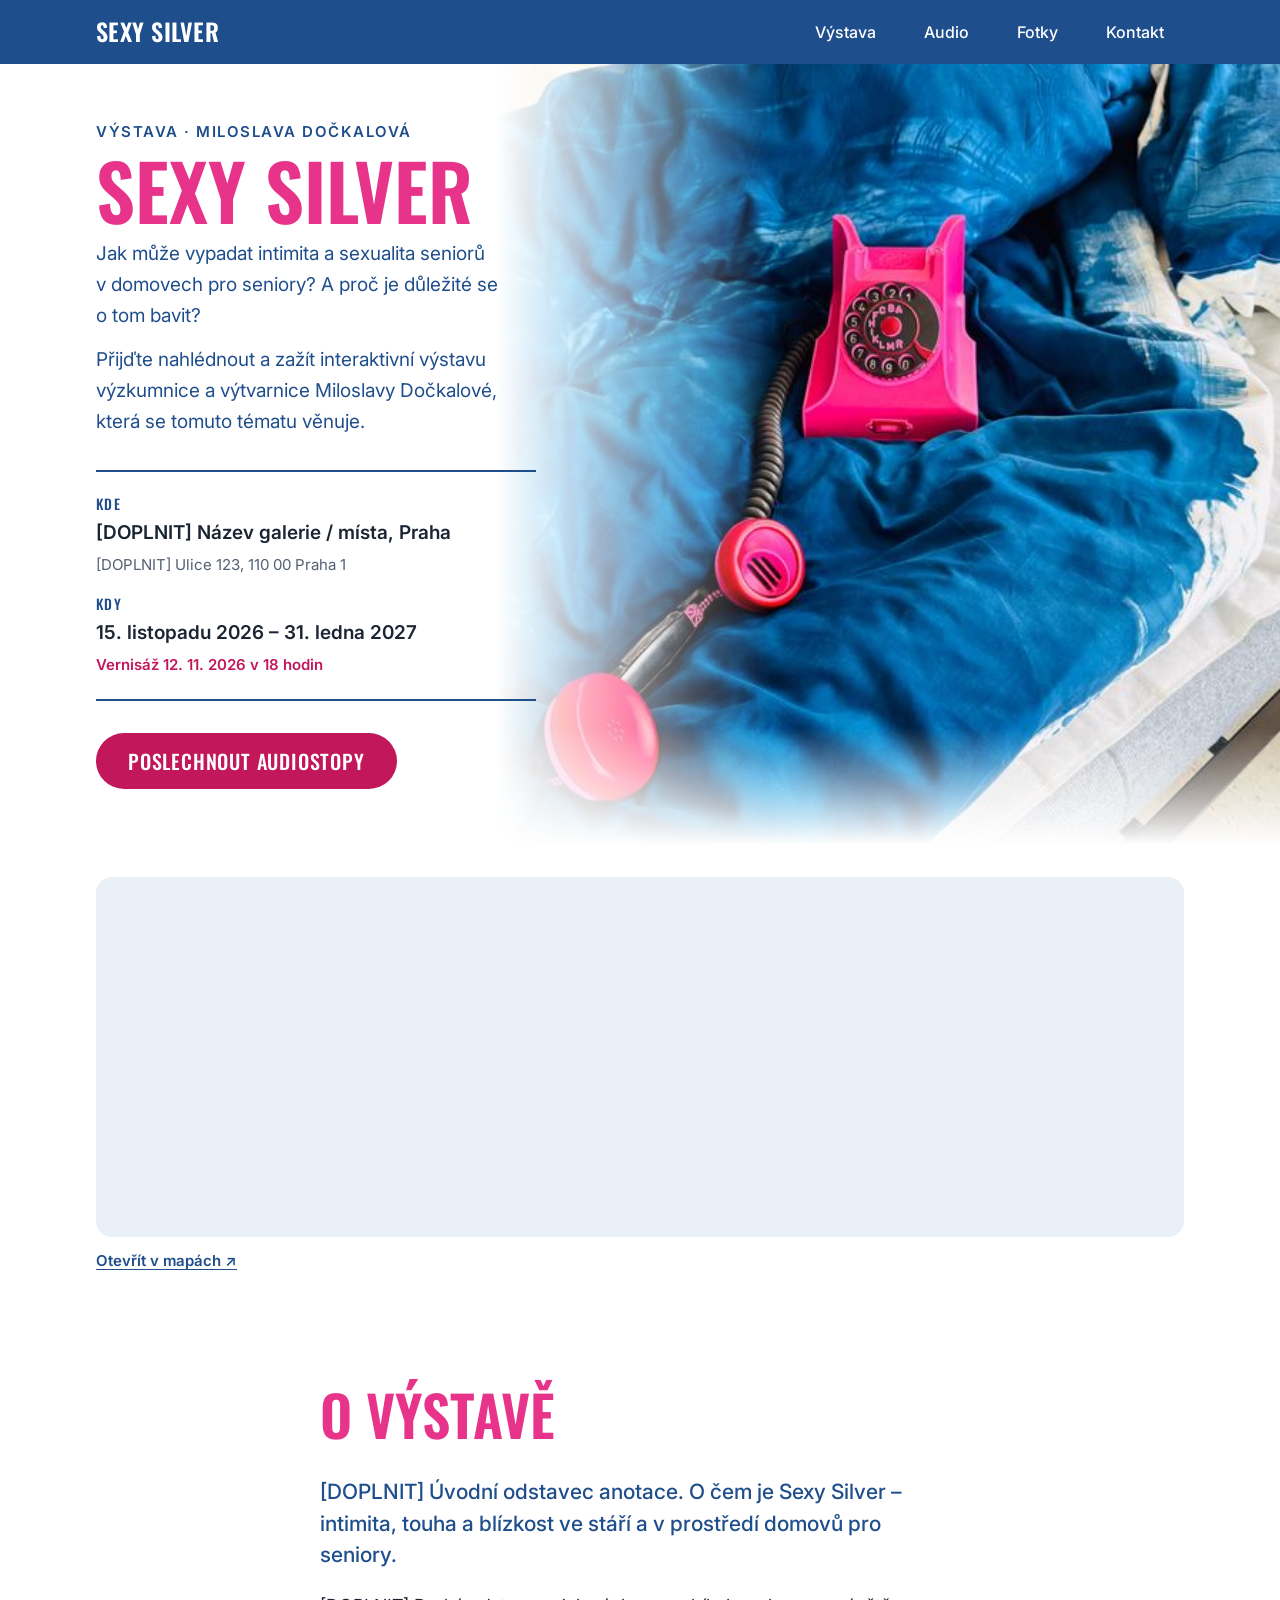
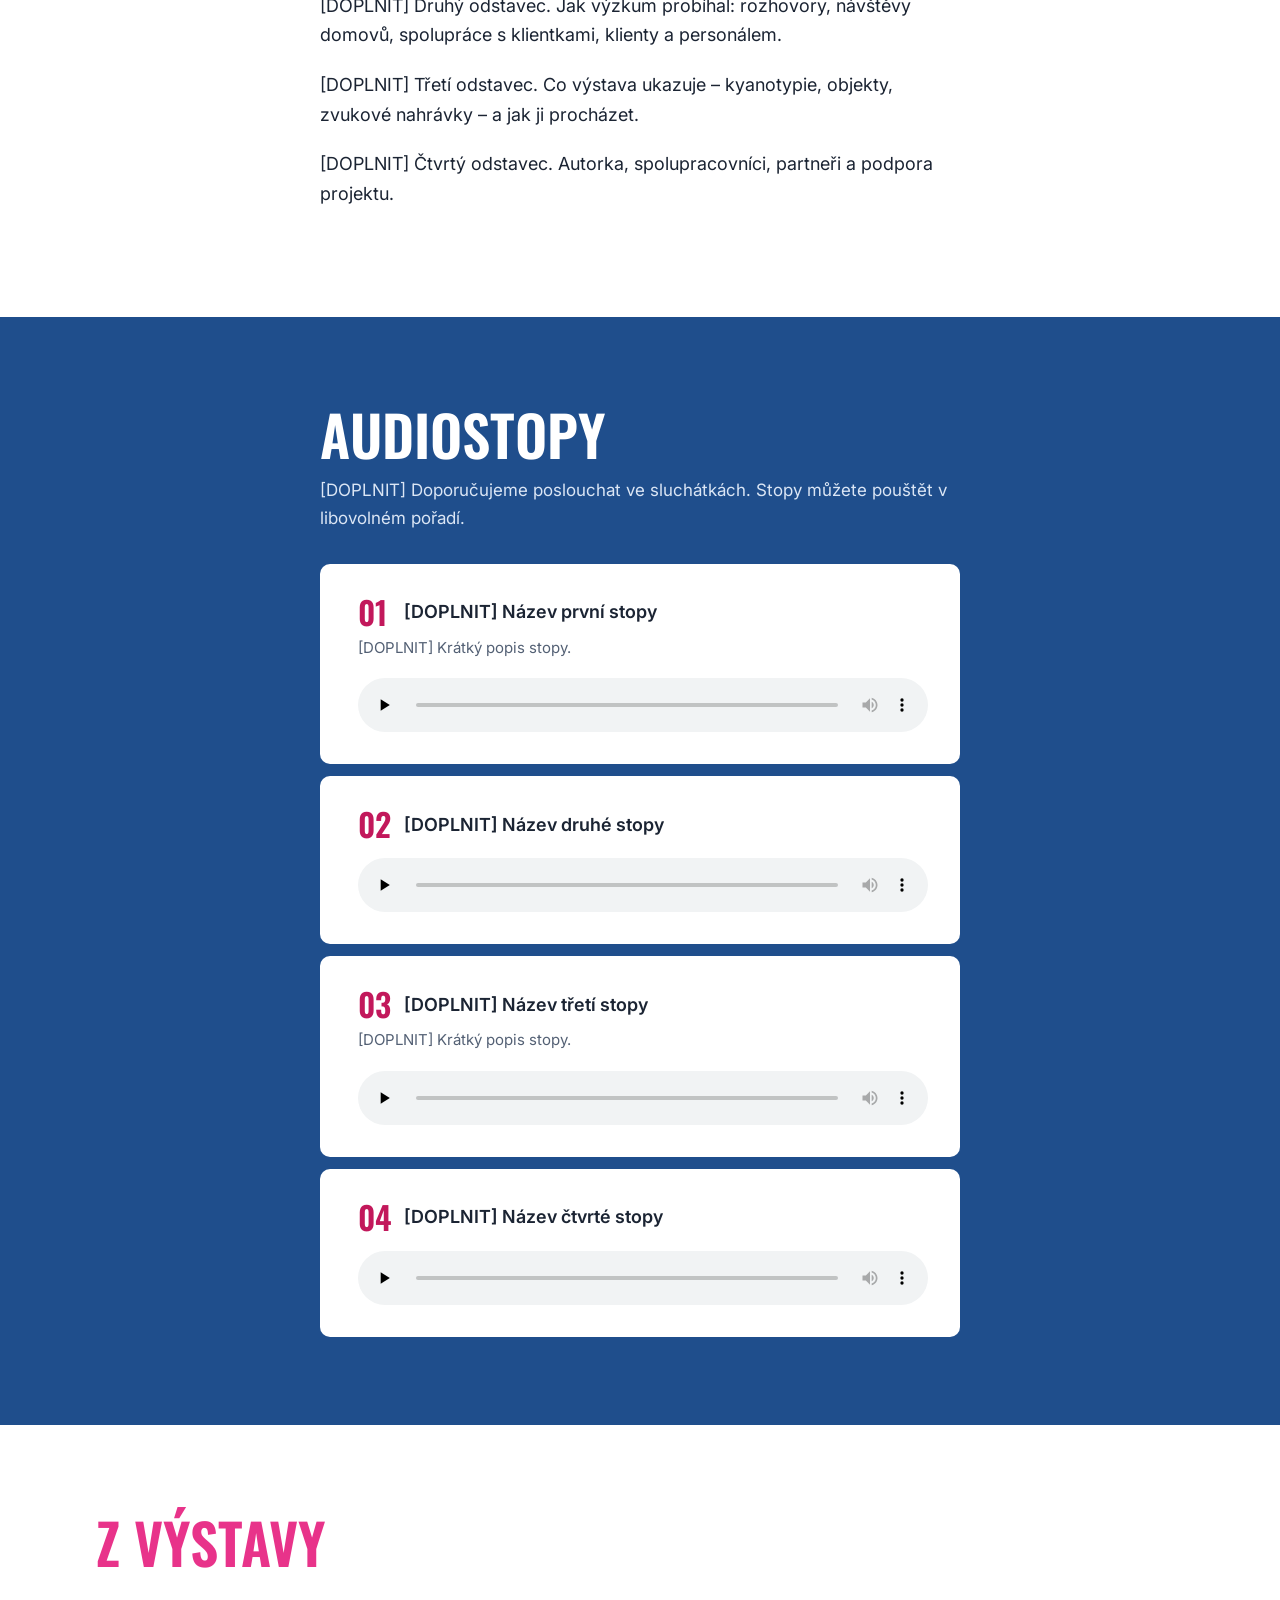
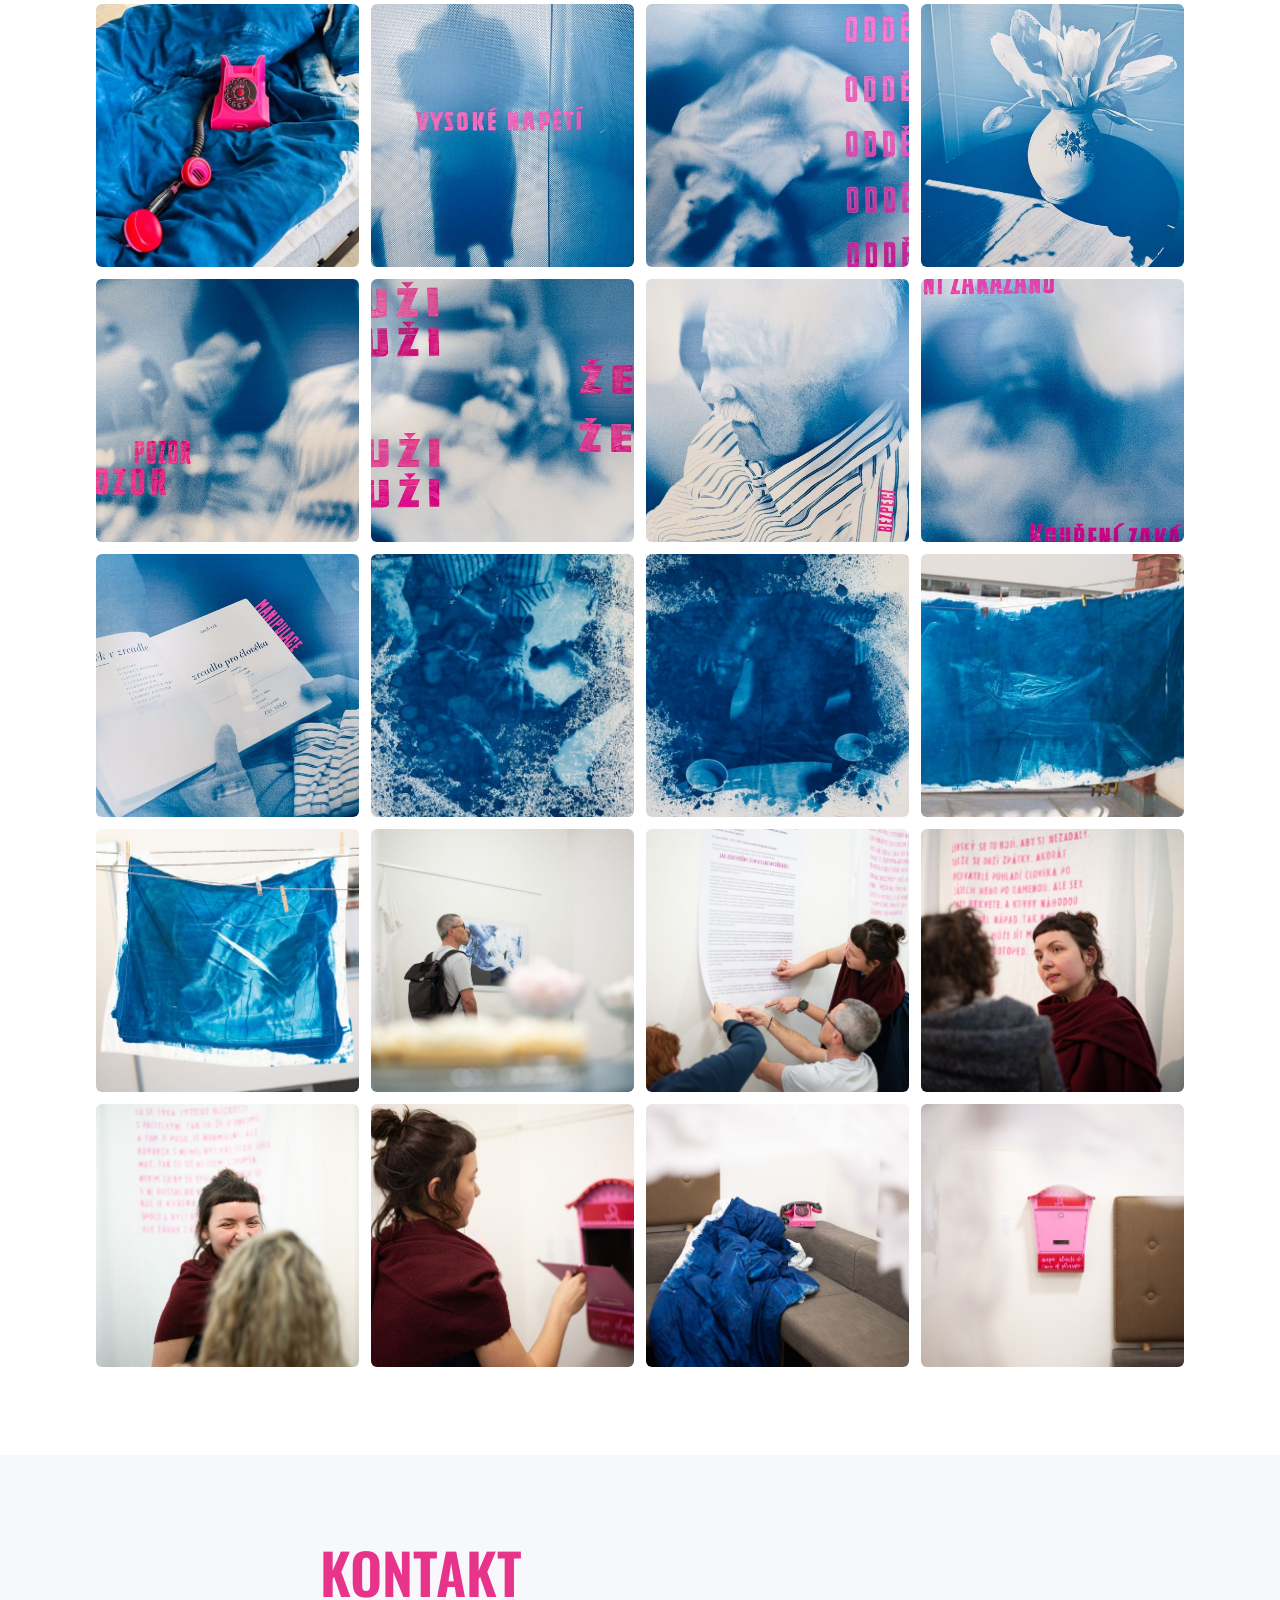
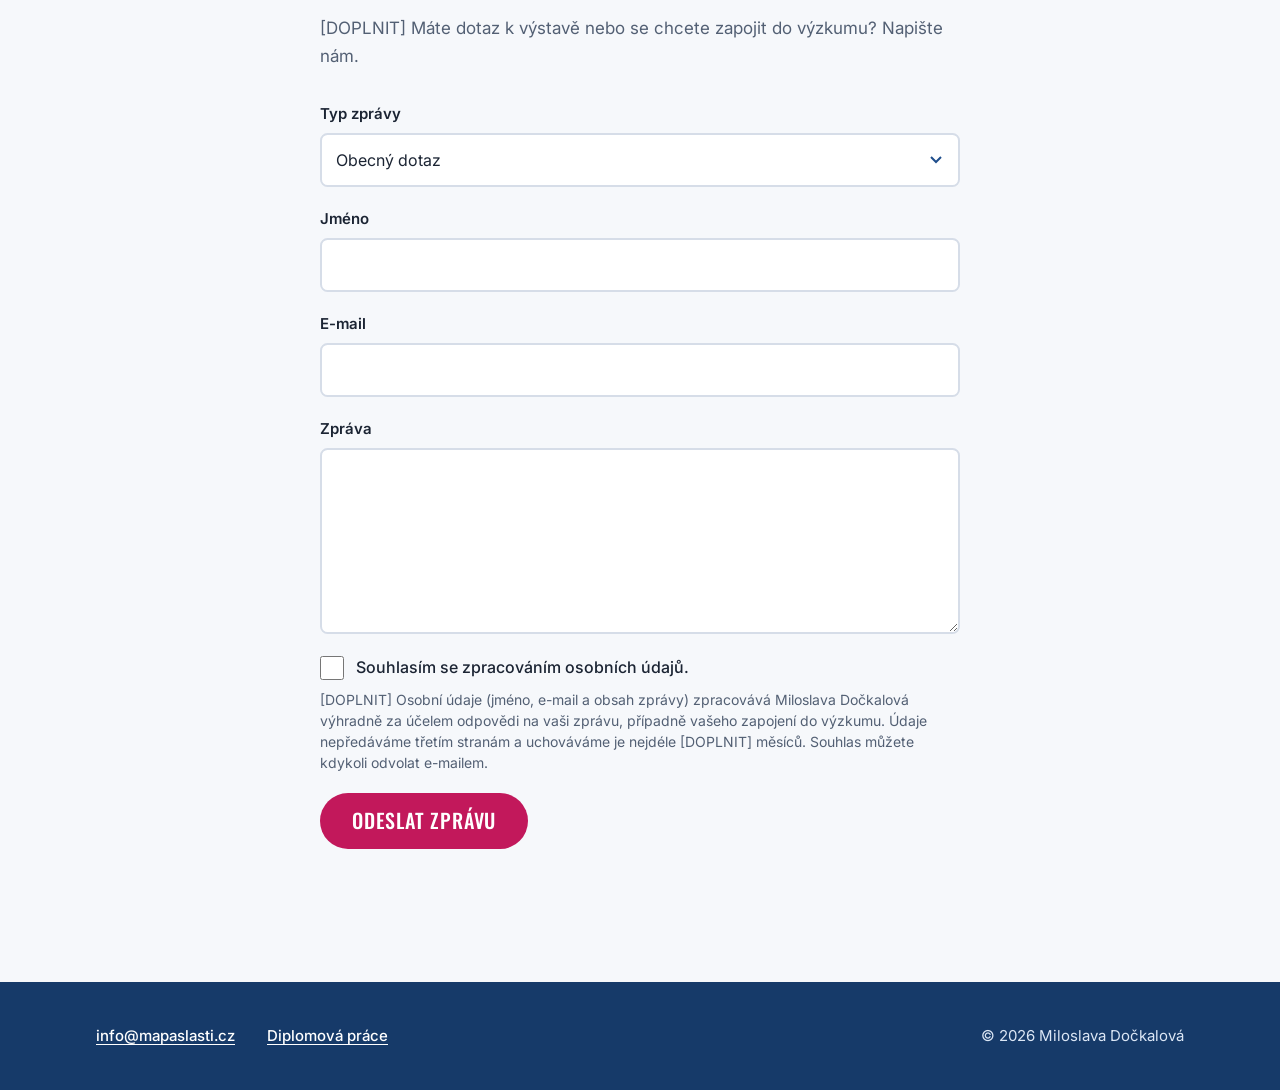
==== index.html @ 5c7b8a1b "Formulář napojen na Google Apps Script, patička: e-mail a odkaz na diplomovou práci Co-Authored-By: " ====
<!doctype html>
<html lang="cs">
<head>
  <meta charset="utf-8">
  <meta name="viewport" content="width=device-width, initial-scale=1, viewport-fit=cover">
  <title>Sexy Silver – výstava | Miloslava Dočkalová</title>
  <meta name="description" content="Sexy Silver je výzkumný a výstavní projekt Miloslavy Dočkalové o intimitě a sexualitě seniorek a seniorů v domovech pro seniory. Audiostopy, fotografie z výstavy a zapojení do výzkumu.">
  <meta name="author" content="Miloslava Dočkalová">
  <meta name="theme-color" content="#1F4E8C">

  <!-- Open Graph -->
  <meta property="og:type" content="website">
  <meta property="og:locale" content="cs_CZ">
  <meta property="og:site_name" content="Sexy Silver">
  <meta property="og:title" content="Sexy Silver – výstava | Miloslava Dočkalová">
  <meta property="og:description" content="Výzkumný a výstavní projekt o intimitě a sexualitě seniorek a seniorů v domovech pro seniory.">
  <meta property="og:url" content="https://mapaslasti.cz/">
  <!-- Sociální sítě vyžadují absolutní URL obrázku -->
  <meta property="og:image" content="https://mapaslasti.cz/img/full/IMG_0283.jpg">
  <meta property="og:image:alt" content="Růžový telefon na posteli s kyanotypovým povlečením">
  <meta name="twitter:card" content="summary_large_image">

  <!-- Favicon: růžový telefon na kyanotypové modré -->
  <link rel="icon" href="img/favicon-32.png" type="image/png" sizes="32x32">
  <link rel="icon" href="img/favicon.svg" type="image/svg+xml">
  <link rel="apple-touch-icon" href="img/apple-touch-icon.png">

  <!-- Hero fotka se načítá přednostně -->
  <link rel="preload" as="image" href="img/full/IMG_0283.jpg"
        imagesrcset="img/thumbs/IMG_0283.jpg 800w, img/full/IMG_0283.jpg 1800w" imagesizes="(min-width: 900px) 62vw, 100vw">

  <!-- Fonty -->
  <link rel="preconnect" href="https://fonts.googleapis.com">
  <link rel="preconnect" href="https://fonts.gstatic.com" crossorigin>
  <link rel="stylesheet" href="https://fonts.googleapis.com/css2?family=Oswald:wght@500;600&family=Inter:wght@400;500;600&display=swap">

  <link rel="stylesheet" href="style.css">
</head>
<body>
  <a class="skip-link" href="#obsah">Přeskočit na obsah</a>

  <header class="site-header">
    <div class="container site-header__inner">
      <a class="brand" href="#top">Sexy Silver</a>
      <nav aria-label="Hlavní navigace">
        <ul class="nav">
          <li><a href="#vystava">Výstava</a></li>
          <li><a href="#audio">Audio</a></li>
          <li><a href="#fotky">Fotky</a></li>
          <li><a href="#kontakt">Kontakt</a></li>
        </ul>
      </nav>
    </div>
  </header>

  <main id="obsah">
    <!-- 1. Hero výstavy -->
    <section class="hero" id="top" aria-labelledby="exhibition-title">
      <figure class="hero__media">
        <img class="hero__image" id="hero-image" alt="" width="1800" height="1234"
             fetchpriority="high" decoding="async" sizes="(min-width: 900px) 62vw, 100vw">
      </figure>
      <div class="container hero__inner">
        <div class="hero__body">
          <p class="eyebrow" data-bind="eyebrow"></p>
          <h1 class="hero__title" id="exhibition-title" data-bind="title"></h1>
          <div class="hero__subtitle" id="hero-subtitle"></div>
          <dl class="hero__meta">
            <div>
              <dt>Kde</dt>
              <dd><span data-bind="venue"></span><br><span class="hero__address" data-bind="address"></span></dd>
            </div>
            <div>
              <dt>Kdy</dt>
              <dd><span data-bind="dates"></span><br><span class="hero__vernissage" id="hero-vernissage"></span></dd>
            </div>
          </dl>
          <a class="button button--large" href="#audio">Poslechnout audiostopy</a>
        </div>
      </div>
    </section>

    <!-- Mapa místa pod herem -->
    <div class="container hero-map">
      <div class="map-wrap">
        <div class="map" id="map">
          <iframe id="map-frame" title="Mapa – místo konání výstavy" loading="lazy"
                  referrerpolicy="no-referrer-when-downgrade" allowfullscreen></iframe>
        </div>
        <a class="map-link" id="map-link" href="#" target="_blank" rel="noopener">Otevřít v mapách ↗</a>
      </div>
    </div>

    <!-- 2. Anotace -->
    <section class="section" id="vystava" aria-labelledby="annotation-title">
      <div class="container container--narrow">
        <h2 class="section__title" id="annotation-title">O výstavě</h2>
        <div class="prose" id="annotation"></div>
      </div>
    </section>

    <!-- 3. Audiostopy (hlavní účel webu na výstavě) -->
    <section class="section section--blue" id="audio" aria-labelledby="audio-title">
      <div class="container container--narrow">
        <h2 class="section__title" id="audio-title">Audiostopy</h2>
        <p class="section__lead" data-bind="audioIntro"></p>
        <ol class="tracks" id="tracks"></ol>
      </div>
    </section>

    <!-- 4. Z výstavy – galerie -->
    <section class="section" id="fotky" aria-labelledby="gallery-title">
      <div class="container">
        <h2 class="section__title" id="gallery-title">Z výstavy</h2>
        <ul class="gallery" id="gallery"></ul>
      </div>
    </section>

    <!-- 5. Kontaktní formulář -->
    <section class="section section--light" id="kontakt" aria-labelledby="contact-title">
      <div class="container container--narrow">
        <h2 class="section__title" id="contact-title">Kontakt</h2>
        <p class="section__lead" data-bind="contactIntro"></p>

        <form class="form" id="contact-form" novalidate>
          <div class="field">
            <label for="f-type">Typ zprávy</label>
            <select id="f-type" name="type" required>
              <option value="obecny-dotaz">Obecný dotaz</option>
              <option value="zapojeni-do-vyzkumu">Chci se zapojit do výzkumu / mapování slasti</option>
            </select>
          </div>

          <div class="field">
            <label for="f-name">Jméno</label>
            <input id="f-name" name="name" type="text" autocomplete="name" required>
            <p class="field__error" id="f-name-error" hidden>Vyplňte prosím své jméno.</p>
          </div>

          <div class="field">
            <label for="f-email">E-mail</label>
            <input id="f-email" name="email" type="email" autocomplete="email" inputmode="email" required>
            <p class="field__error" id="f-email-error" hidden>Zadejte prosím platný e-mail.</p>
          </div>

          <div class="field">
            <label for="f-message">Zpráva</label>
            <textarea id="f-message" name="message" rows="6" required></textarea>
            <p class="field__error" id="f-message-error" hidden>Napište prosím zprávu.</p>
          </div>

          <!-- Honeypot proti spamu – skryté pole, člověk ho nevyplní -->
          <div class="hp" aria-hidden="true">
            <label for="f-website">Web (nevyplňujte)</label>
            <input id="f-website" name="website" type="text" tabindex="-1" autocomplete="off" aria-hidden="true">
          </div>

          <div class="field field--checkbox">
            <input id="f-consent" name="consent" type="checkbox" required aria-describedby="privacy-note">
            <label for="f-consent">Souhlasím se zpracováním osobních údajů.</label>
          </div>
          <p class="field__error" id="f-consent-error" hidden>Pro odeslání je potřeba souhlas se zpracováním osobních údajů.</p>
          <p class="form__note" id="privacy-note" data-bind="privacyNote"></p>

          <button class="button" type="submit" id="f-submit">Odeslat zprávu</button>
          <p class="form__status" id="form-status" role="status" aria-live="polite"></p>
        </form>
      </div>
    </section>
  </main>

  <!-- 6. Patička -->
  <footer class="site-footer">
    <div class="container site-footer__inner">
      <ul class="footer-links">
        <li><a id="footer-email" href="#"></a></li>
        <li><a id="footer-thesis" href="#" target="_blank" rel="noopener"></a></li>
      </ul>
      <p>© <span id="year"></span> <span data-bind="author"></span></p>
    </div>
  </footer>

  <!-- Lightbox galerie -->
  <dialog class="lightbox" id="lightbox" aria-label="Fotografie z výstavy">
    <figure class="lightbox__figure">
      <img class="lightbox__image" id="lightbox-image" alt="">
      <figcaption class="lightbox__caption">
        <span id="lightbox-caption"></span>
        <span class="lightbox__counter" id="lightbox-counter"></span>
      </figcaption>
    </figure>
    <button class="lightbox__btn lightbox__close" type="button" id="lightbox-close" aria-label="Zavřít">×</button>
    <button class="lightbox__btn lightbox__prev" type="button" id="lightbox-prev" aria-label="Předchozí fotografie">‹</button>
    <button class="lightbox__btn lightbox__next" type="button" id="lightbox-next" aria-label="Další fotografie">›</button>
  </dialog>

  <script src="main.js"></script>
</body>
</html>
---- style.css ----
/* ==========================================================================
   Sexy Silver – styly
   Vizuál se mění přes proměnné v :root (barvy, fonty, mezery).
   ========================================================================== */

:root {
  /* Barvy */
  --color-blue: #1f4e8c;          /* kyanotypová modrá – hlavní barva */
  --color-blue-dark: #163a69;
  --color-blue-tint: #eaf0f8;     /* světlé modré pozadí */
  --color-pink: #e8338a;          /* akcent – jen VELKÉ nadpisy (kontrast 3,6:1 na bílé) */
  --color-pink-strong: #c2185b;   /* růžová pro tlačítka a menší text (kontrast 5,9:1) */
  --color-pink-hover: #a3134c;
  --color-bg: #ffffff;
  --color-bg-light: #f6f8fb;
  --color-text: #1b2433;
  --color-muted: #536074;         /* doplňkový text (kontrast 6:1 na bílé) */
  --color-border: #d6dde8;
  --color-focus: #e8338a;
  --color-success: #1d6b3a;
  --color-error: #b0122a;

  /* Typografie */
  --font-display: "Oswald", "Arial Narrow", "Roboto Condensed", sans-serif;
  --font-body: "Inter", system-ui, -apple-system, "Segoe UI", Roboto, sans-serif;
  --fs-base: 1.0625rem;           /* 17 px */
  --fs-small: 0.9375rem;
  --fs-h1: clamp(3.25rem, 15vw, 7.5rem);
  --fs-h2: clamp(2.25rem, 8vw, 3.5rem);
  --lh-base: 1.65;

  /* Mezery */
  --space-xs: 0.5rem;
  --space-s: 0.75rem;
  --space-m: 1.25rem;
  --space-l: 2rem;
  --space-xl: 3.5rem;
  --space-xxl: 5.5rem;

  /* Rozměry */
  --container: 72rem;
  --container-narrow: 44rem;
  --gutter: 1rem;
  --radius: 0.625rem;
  --tap: 3rem;                    /* min. výška klikatelných prvků (48 px) */
  --header-h: 3.5rem;
}

/* --- Základ --------------------------------------------------------------- */

*,
*::before,
*::after { box-sizing: border-box; }

html {
  scroll-behavior: smooth;
  scroll-padding-top: var(--header-h);
  -webkit-text-size-adjust: 100%;
}

@media (prefers-reduced-motion: reduce) {
  html { scroll-behavior: auto; }
  *, *::before, *::after { transition: none !important; }
}

body {
  margin: 0;
  background: var(--color-bg);
  color: var(--color-text);
  font-family: var(--font-body);
  font-size: var(--fs-base);
  line-height: var(--lh-base);
  -webkit-font-smoothing: antialiased;
}

h1, h2, h3 { margin: 0; line-height: 1.05; }

p { margin: 0 0 var(--space-m); }

img { max-width: 100%; display: block; }

a {
  color: var(--color-blue);
  text-underline-offset: 0.2em;
}
a:hover { color: var(--color-pink-strong); }

:focus-visible {
  outline: 3px solid var(--color-focus);
  outline-offset: 3px;
  border-radius: 4px;
}

.container {
  width: 100%;
  max-width: var(--container);
  margin-inline: auto;
  padding-inline: max(var(--gutter), env(safe-area-inset-left));
}
.container--narrow { max-width: var(--container-narrow); }

.skip-link {
  position: absolute;
  left: var(--space-s);
  top: -100px;
  z-index: 1000;
  padding: var(--space-xs) var(--space-m);
  background: var(--color-blue);
  color: #fff;
  border-radius: var(--radius);
}
.skip-link:focus { top: var(--space-s); color: #fff; }

/* --- Hlavička a navigace -------------------------------------------------- */

.site-header {
  position: sticky;
  top: 0;
  z-index: 500;
  background: var(--color-blue);
  color: #fff;
}

.site-header__inner {
  display: flex;
  align-items: center;
  justify-content: space-between;
  gap: var(--space-xs);
  min-height: var(--header-h);
}

.brand {
  font-family: var(--font-display);
  font-weight: 600;
  font-size: 1.25rem;
  letter-spacing: 0.02em;
  text-transform: uppercase;
  color: #fff;
  text-decoration: none;
  white-space: nowrap;
}
.brand:hover { color: #fff; }

.nav {
  display: flex;
  margin: 0;
  padding: 0;
  list-style: none;
}

.nav a {
  display: inline-flex;
  align-items: center;
  min-height: 2.75rem;
  padding: 0 0.5rem;
  border-radius: 999px;
  color: #fff;
  font-size: 0.9375rem;
  font-weight: 500;
  text-decoration: none;
}
.nav a:hover { background: rgb(255 255 255 / 0.15); color: #fff; }
.site-header :focus-visible { outline-color: #fff; }

@media (max-width: 22.5em) {
  .brand { font-size: 1.0625rem; }
  .nav a { padding: 0 0.375rem; font-size: 0.875rem; }
}

/* --- Hero ----------------------------------------------------------------- */

.hero {
  position: relative;
  padding-bottom: var(--space-l);
}

/* Mobil: fotka nahoře přes celou šířku, dole se ztrácí do bílé; text pod ní */
.hero__media { margin: 0; }

.hero__image {
  width: 100%;
  height: auto;
  aspect-ratio: 4 / 3;
  object-fit: cover;
  object-position: 60% center;
  -webkit-mask-image: linear-gradient(to bottom, black 70%, transparent 100%);
  mask-image: linear-gradient(to bottom, black 70%, transparent 100%);
}

.hero__body { padding-top: var(--space-s); }

.eyebrow {
  margin-bottom: var(--space-xs);
  color: var(--color-blue);
  font-size: var(--fs-small);
  font-weight: 600;
  letter-spacing: 0.1em;
  text-transform: uppercase;
}

.hero__title {
  font-family: var(--font-display);
  font-weight: 600;
  font-size: var(--fs-h1);
  line-height: 0.95;
  text-transform: uppercase;
  color: var(--color-pink);
  margin-bottom: var(--space-s);
}

.hero__subtitle {
  max-width: 34rem;
  font-size: 1.1875rem;
  color: var(--color-blue);
  margin-bottom: var(--space-l);
}
.hero__subtitle p { margin-bottom: var(--space-s); }
.hero__subtitle p:last-child { margin-bottom: 0; }

.hero__meta {
  display: grid;
  gap: var(--space-m);
  margin: 0 0 var(--space-l);
  padding: var(--space-m) 0;
  border-block: 2px solid var(--color-blue);
}
.hero__meta dt {
  font-family: var(--font-display);
  font-weight: 500;
  font-size: 0.875rem;
  letter-spacing: 0.1em;
  text-transform: uppercase;
  color: var(--color-blue);
}
.hero__meta dd {
  margin: 0.125rem 0 0;
  font-size: 1.1875rem;
  font-weight: 600;
}
.hero__address { font-weight: 400; font-size: var(--fs-small); color: var(--color-muted); }
.hero__vernissage { font-weight: 600; font-size: var(--fs-small); color: var(--color-pink-strong); }

.hero-map { padding-bottom: var(--space-s); }

.map {
  width: 100%;
  height: 260px;
  border-radius: 16px;
  overflow: hidden;
  background: var(--color-blue-tint);
}

.map iframe {
  display: block;
  width: 100%;
  height: 100%;
  border: 0;
}

.map-link {
  display: inline-flex;
  align-items: center;
  min-height: var(--tap);
  font-size: var(--fs-small);
  font-weight: 600;
}

/* --- Sekce ---------------------------------------------------------------- */

.section { padding-block: var(--space-xl); }
.section--light { background: var(--color-bg-light); }

.section__title {
  font-family: var(--font-display);
  font-weight: 600;
  font-size: var(--fs-h2);
  text-transform: uppercase;
  color: var(--color-pink);
  margin-bottom: var(--space-l);
}

.section__lead {
  color: var(--color-muted);
  margin-top: calc(var(--space-m) * -1);
  margin-bottom: var(--space-l);
}

.prose p { font-size: 1.125rem; }
.prose p:first-child {
  font-size: 1.3125rem;
  line-height: 1.5;
  color: var(--color-blue);
  font-weight: 500;
}

/* Modrá sekce (audio) */
.section--blue {
  background: var(--color-blue);
  color: #fff;
}
.section--blue .section__title { color: #fff; }
.section--blue .section__lead { color: #dbe6f5; }
.section--blue :focus-visible { outline-color: #fff; }

/* --- Audiostopy ----------------------------------------------------------- */

.tracks {
  display: grid;
  gap: var(--space-s);
  margin: 0;
  padding: 0;
  list-style: none;
}

.track {
  display: grid;
  grid-template-columns: auto 1fr;
  gap: var(--space-xs) var(--space-s);
  padding: var(--space-m);
  background: #fff;
  color: var(--color-text);
  border-radius: var(--radius);
  border-left: 6px solid transparent;
  transition: border-color 0.2s;
}

.track.is-playing { border-left-color: var(--color-pink); }

.track__number {
  font-family: var(--font-display);
  font-weight: 600;
  font-size: 2rem;
  line-height: 1;
  color: var(--color-pink-strong);
  min-width: 2ch;
}

.track__title {
  font-size: 1.125rem;
  font-weight: 600;
  line-height: 1.3;
  align-self: center;
}

.track__desc {
  grid-column: 1 / -1;
  margin: 0;
  color: var(--color-muted);
  font-size: var(--fs-small);
}

.track audio {
  grid-column: 1 / -1;
  display: block;
  width: 100%;
  height: 3.5rem;                 /* větší přehrávač pro prsty */
  margin-top: var(--space-xs);
}

.track__error {
  grid-column: 1 / -1;
  margin: 0;
  color: var(--color-error);
  font-size: var(--fs-small);
  font-weight: 500;
}

/* --- Galerie -------------------------------------------------------------- */

.gallery {
  display: grid;
  grid-template-columns: repeat(2, 1fr);
  gap: var(--space-xs);
  margin: 0;
  padding: 0;
  list-style: none;
}

.gallery__item {
  display: block;
  width: 100%;
  padding: 0;
  border: 0;
  background: var(--color-blue-tint);
  border-radius: calc(var(--radius) * 0.6);
  overflow: hidden;
  cursor: zoom-in;
  aspect-ratio: 1;
}

.gallery__item img {
  width: 100%;
  height: 100%;
  object-fit: cover;
  transition: transform 0.4s;
}
.gallery__item:hover img { transform: scale(1.04); }
.gallery__item:focus-visible { outline-offset: 2px; }

/* --- Lightbox ------------------------------------------------------------- */

.lightbox {
  width: 100vw;
  height: 100dvh;
  max-width: none;
  max-height: none;
  margin: 0;
  padding: 0;
  border: 0;
  background: rgb(10 22 42 / 0.96);
  color: #fff;
  overscroll-behavior: contain;
}
.lightbox::backdrop { background: rgb(10 22 42 / 0.96); }
.lightbox[open] { display: grid; place-items: center; }

.lightbox__figure {
  margin: 0;
  display: grid;
  justify-items: center;
  gap: var(--space-s);
  padding: 3.5rem var(--space-xs) var(--space-m);
  width: 100%;
  touch-action: pan-y pinch-zoom;
}

.lightbox__image {
  max-width: 100%;
  max-height: calc(100dvh - 8rem);
  object-fit: contain;
  user-select: none;
  -webkit-user-drag: none;
  transition: opacity 0.2s;
}
.lightbox__image.is-loading { opacity: 0.3; }

.lightbox__caption {
  display: flex;
  gap: var(--space-m);
  justify-content: center;
  flex-wrap: wrap;
  font-size: var(--fs-small);
  text-align: center;
  color: #dbe6f5;
}
.lightbox__counter { font-variant-numeric: tabular-nums; }

.lightbox__btn {
  position: absolute;
  display: grid;
  place-items: center;
  width: 3.25rem;
  height: 3.25rem;
  padding: 0;
  font-size: 2.25rem;
  line-height: 1;
  color: #fff;
  background: rgb(255 255 255 / 0.12);
  border: 0;
  border-radius: 50%;
  cursor: pointer;
}
.lightbox__btn:hover { background: var(--color-pink-strong); }
.lightbox__btn:focus-visible { outline-color: #fff; }

.lightbox__close { top: max(var(--space-xs), env(safe-area-inset-top)); right: var(--space-xs); }
.lightbox__prev,
.lightbox__next { bottom: var(--space-m); }
.lightbox__prev { left: var(--space-xs); }
.lightbox__next { right: var(--space-xs); }

html.is-locked { overflow: hidden; }

/* --- Tlačítka ------------------------------------------------------------- */

.button {
  display: inline-flex;
  align-items: center;
  justify-content: center;
  width: 100%;
  min-height: 3.5rem;
  padding: 0 var(--space-l);
  font: inherit;
  font-family: var(--font-display);
  font-size: 1.25rem;
  font-weight: 500;
  letter-spacing: 0.04em;
  text-transform: uppercase;
  text-decoration: none;
  color: #fff;
  background: var(--color-pink-strong);
  border: 0;
  border-radius: 999px;
  cursor: pointer;
  transition: background 0.2s;
}
.button:hover { background: var(--color-pink-hover); color: #fff; }
.button:disabled { opacity: 0.6; cursor: progress; }

/* --- Formulář ------------------------------------------------------------- */

.form { display: grid; gap: var(--space-m); }

.field { display: grid; gap: 0.375rem; }

.field label { font-weight: 600; font-size: var(--fs-small); }

.field input[type="text"],
.field input[type="email"],
.field select,
.field textarea {
  width: 100%;
  min-height: var(--tap);
  padding: 0.75rem 0.875rem;
  font: inherit;
  font-size: 1rem;                /* 16 px – iOS pak nezoomuje */
  color: var(--color-text);
  background: #fff;
  border: 2px solid var(--color-border);
  border-radius: calc(var(--radius) * 0.75);
  appearance: none;
}

.field select {
  padding-right: 2.5rem;
  background-image: url("data:image/svg+xml,%3Csvg xmlns='http://www.w3.org/2000/svg' width='12' height='8' viewBox='0 0 12 8'%3E%3Cpath d='M1 1l5 5 5-5' fill='none' stroke='%231f4e8c' stroke-width='2'/%3E%3C/svg%3E");
  background-repeat: no-repeat;
  background-position: right 1rem center;
}

.field textarea { resize: vertical; min-height: 9rem; }

.field input:focus-visible,
.field select:focus-visible,
.field textarea:focus-visible {
  outline-offset: 0;
  border-color: var(--color-blue);
}

.field [aria-invalid="true"] { border-color: var(--color-error); }

.field__error {
  margin: 0;
  color: var(--color-error);
  font-size: var(--fs-small);
  font-weight: 500;
}

.field--checkbox {
  grid-template-columns: auto 1fr;
  align-items: start;
  gap: var(--space-s);
}
.field--checkbox input {
  width: 1.5rem;
  height: 1.5rem;
  margin: 0.125rem 0 0;
  accent-color: var(--color-blue);
}
.field--checkbox label { font-size: 1rem; font-weight: 500; cursor: pointer; }

.form__note {
  margin: calc(var(--space-s) * -1) 0 0;
  color: var(--color-muted);
  font-size: 0.875rem;
  line-height: 1.5;
}

.form__status { margin: 0; font-weight: 600; min-height: 1.5em; }
.form__status.is-success { color: var(--color-success); }
.form__status.is-error { color: var(--color-error); }

.hp {
  position: absolute;
  left: -9999px;
  width: 1px;
  height: 1px;
  overflow: hidden;
}

/* --- Patička -------------------------------------------------------------- */

.site-footer {
  padding-block: var(--space-l) max(var(--space-l), env(safe-area-inset-bottom));
  background: var(--color-blue-dark);
  color: #dbe6f5;
  font-size: var(--fs-small);
}

.site-footer__inner { display: grid; gap: var(--space-s); }

.footer-links {
  display: flex;
  flex-wrap: wrap;
  gap: 0 var(--space-l);
  margin: 0;
  padding: 0;
  list-style: none;
}
.footer-links a {
  display: inline-flex;
  align-items: center;
  min-height: 2.75rem;
  color: #fff;
  font-weight: 500;
}
.footer-links a:hover { color: #ffc2de; }
.site-footer :focus-visible { outline-color: #fff; }

.site-footer p { margin: 0; }

/* --- Větší obrazovky ------------------------------------------------------ */

@media (min-width: 40em) {
  :root { --gutter: 2rem; --header-h: 4rem; }

  .brand { font-size: 1.5rem; }
  .nav { gap: var(--space-xs); }
  .nav a { padding: 0 var(--space-m); font-size: 1rem; }

  .hero__meta { grid-template-columns: 1fr 1fr; }

  .section { padding-block: var(--space-xxl); }

  .track { padding: var(--space-l); }

  .gallery { grid-template-columns: repeat(3, 1fr); gap: var(--space-s); }

  .button { width: auto; }
  .form .button { justify-self: start; }

  .lightbox__figure { padding: 4rem 5.5rem var(--space-l); }
  .lightbox__prev,
  .lightbox__next { top: 50%; bottom: auto; transform: translateY(-50%); }
  .lightbox__prev { left: var(--space-m); }
  .lightbox__next { right: var(--space-m); }
  .lightbox__close { right: var(--space-m); top: var(--space-m); }

  .site-footer__inner { grid-template-columns: 1fr auto; align-items: center; }
}

/* Desktop: fotka vybíhá k pravému okraji okna a doleva se ztrácí do bílé,
   text leží vlevo nad ní v obsahovém kontejneru */
@media (min-width: 56.25em) { /* 900 px */
  .hero {
    /* levý okraj obsahu kontejneru a šířka textového bloku */
    --content-left: max(var(--gutter), (100vw - var(--container)) / 2 + var(--gutter));
    --hero-text: 440px;
    /* o kolik smí fotka podjet pod text – tam je maska ještě téměř průhledná */
    --hero-overlap: 40px;

    display: flex;
    align-items: center;
    min-height: 85vh;
    min-height: 85svh;
    padding-block: var(--space-xl);
  }

  .hero__media {
    position: absolute;
    top: 0;
    right: 0;
    bottom: 0;
    /* cca 62vw, ale nikdy nezasáhne hlouběji pod text než o --hero-overlap */
    width: min(62vw, calc(100vw - var(--content-left) - var(--hero-text) + var(--hero-overlap)));
  }

  .hero__image {
    height: 100%;
    aspect-ratio: auto;
    object-position: 60% center;
    /* Ztrácí se doleva i dolů – průnik obou přechodů */
    -webkit-mask-image: linear-gradient(to right, transparent 0%, black 35%),
                        linear-gradient(to bottom, black 85%, transparent 100%);
    -webkit-mask-composite: source-in;
    mask-image: linear-gradient(to right, transparent 0%, black 35%),
                linear-gradient(to bottom, black 85%, transparent 100%);
    mask-composite: intersect;
  }

  .hero__inner {
    position: relative;
    z-index: 1;
  }

  .hero__body {
    max-width: var(--hero-text);
    padding-top: 0;
  }

  .hero__title { font-size: clamp(3.5rem, 6vw, 5.25rem); }
  .hero__meta { grid-template-columns: 1fr; gap: var(--space-s); }
  .hero-map { padding-top: var(--space-l); }
  .map { height: 360px; }
}

@media (min-width: 64em) {
  .gallery { grid-template-columns: repeat(4, 1fr); }
}
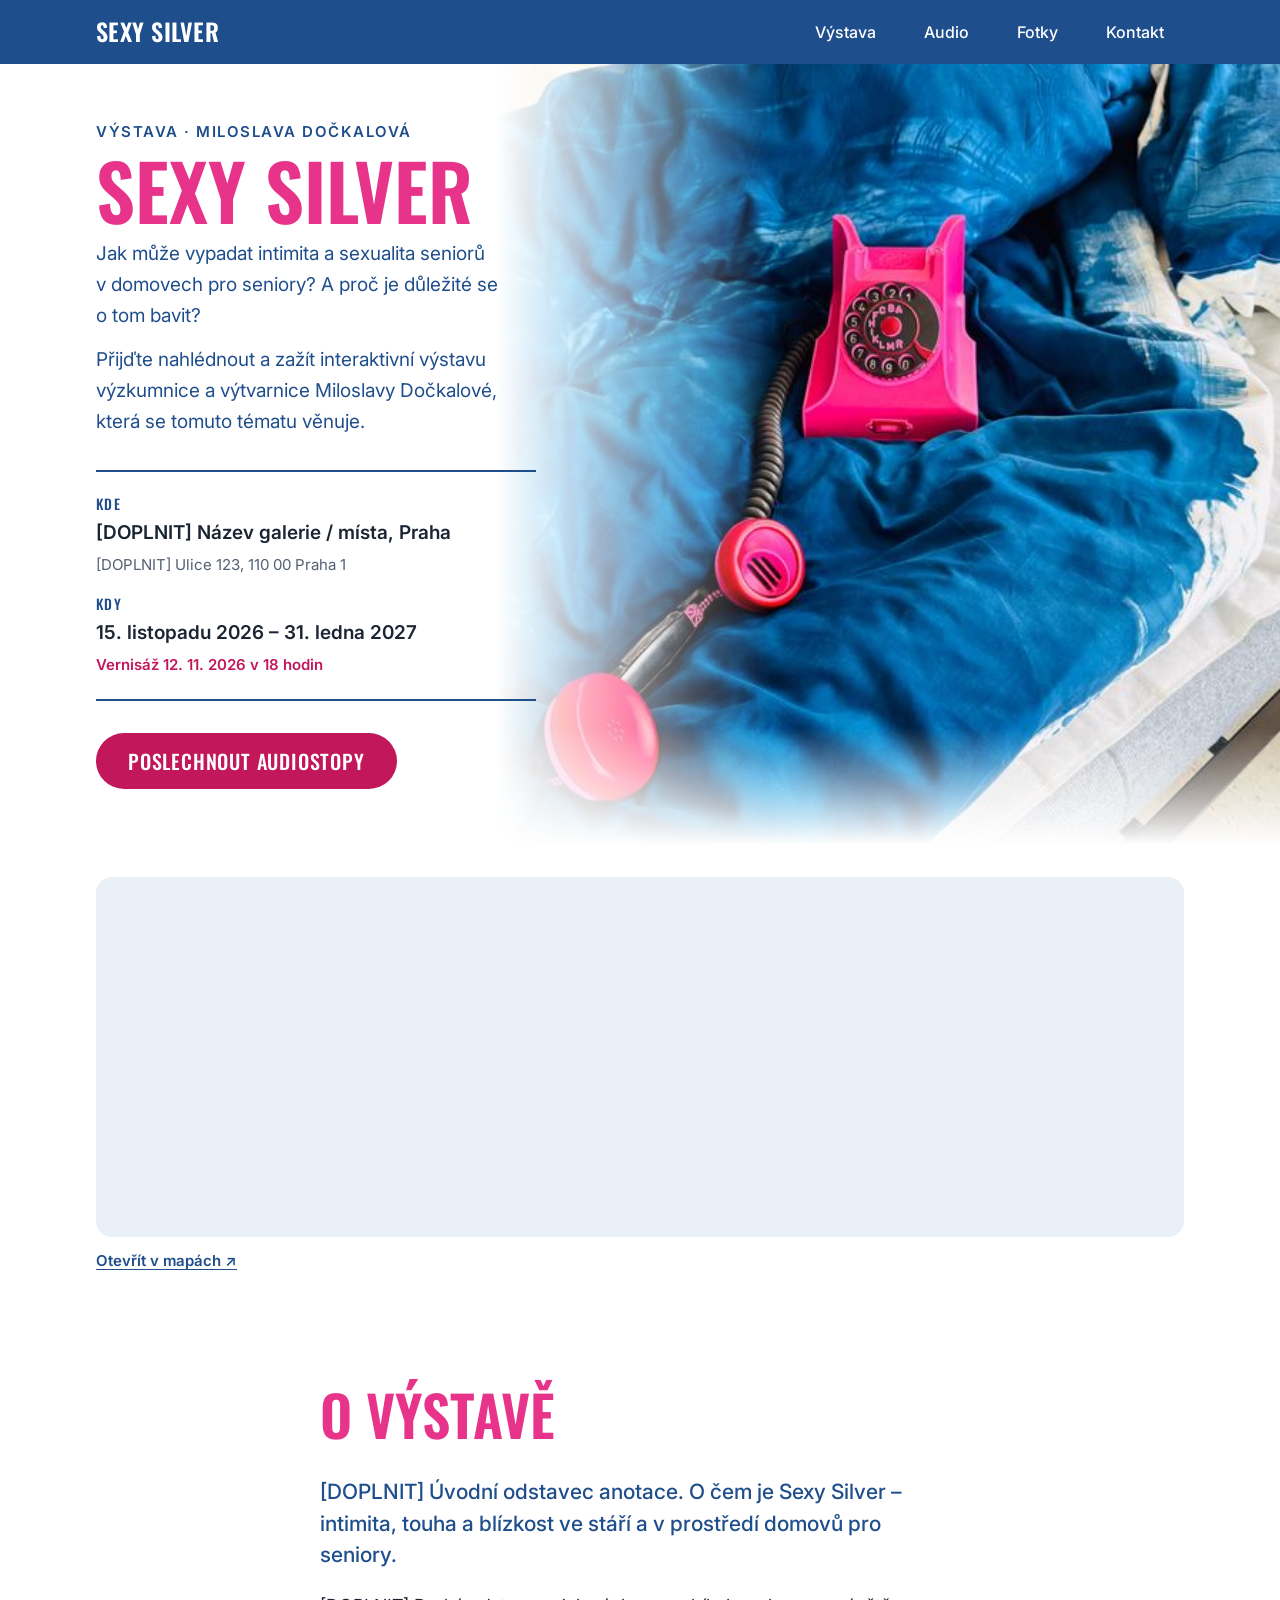
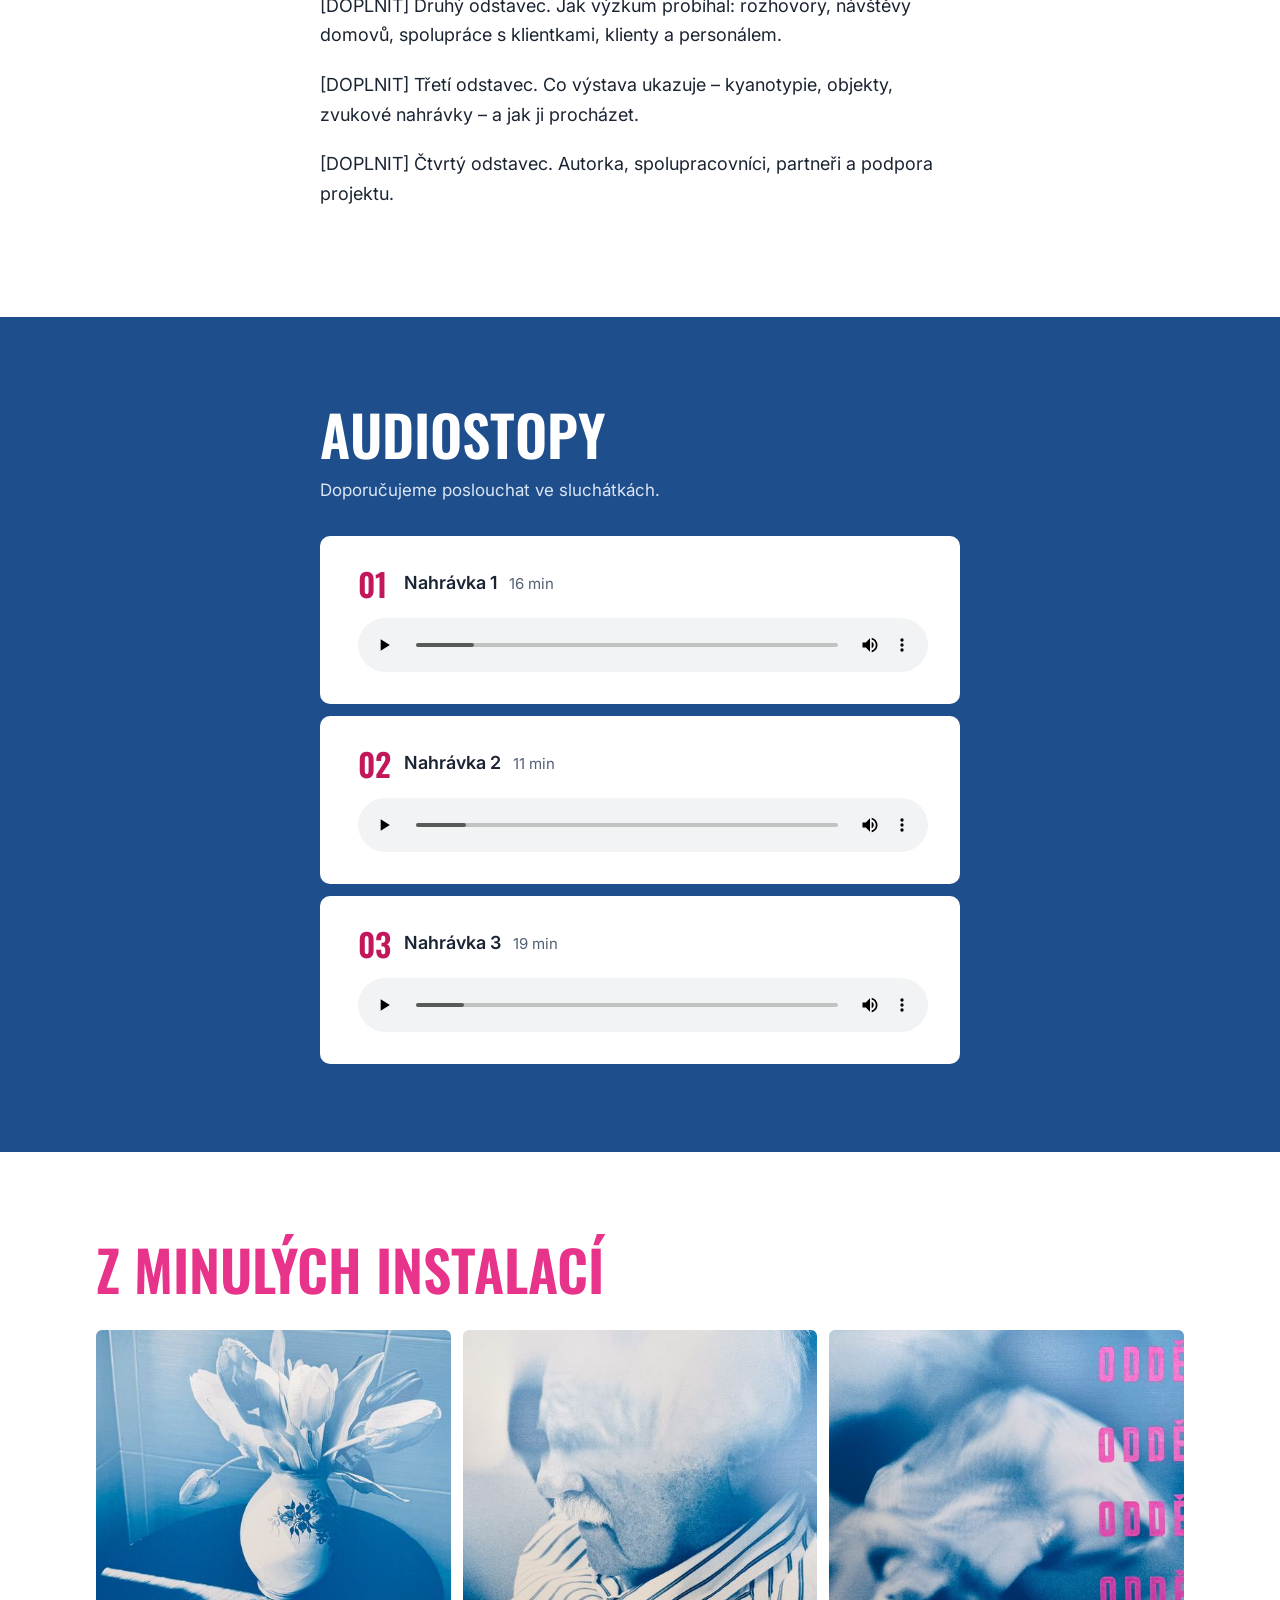
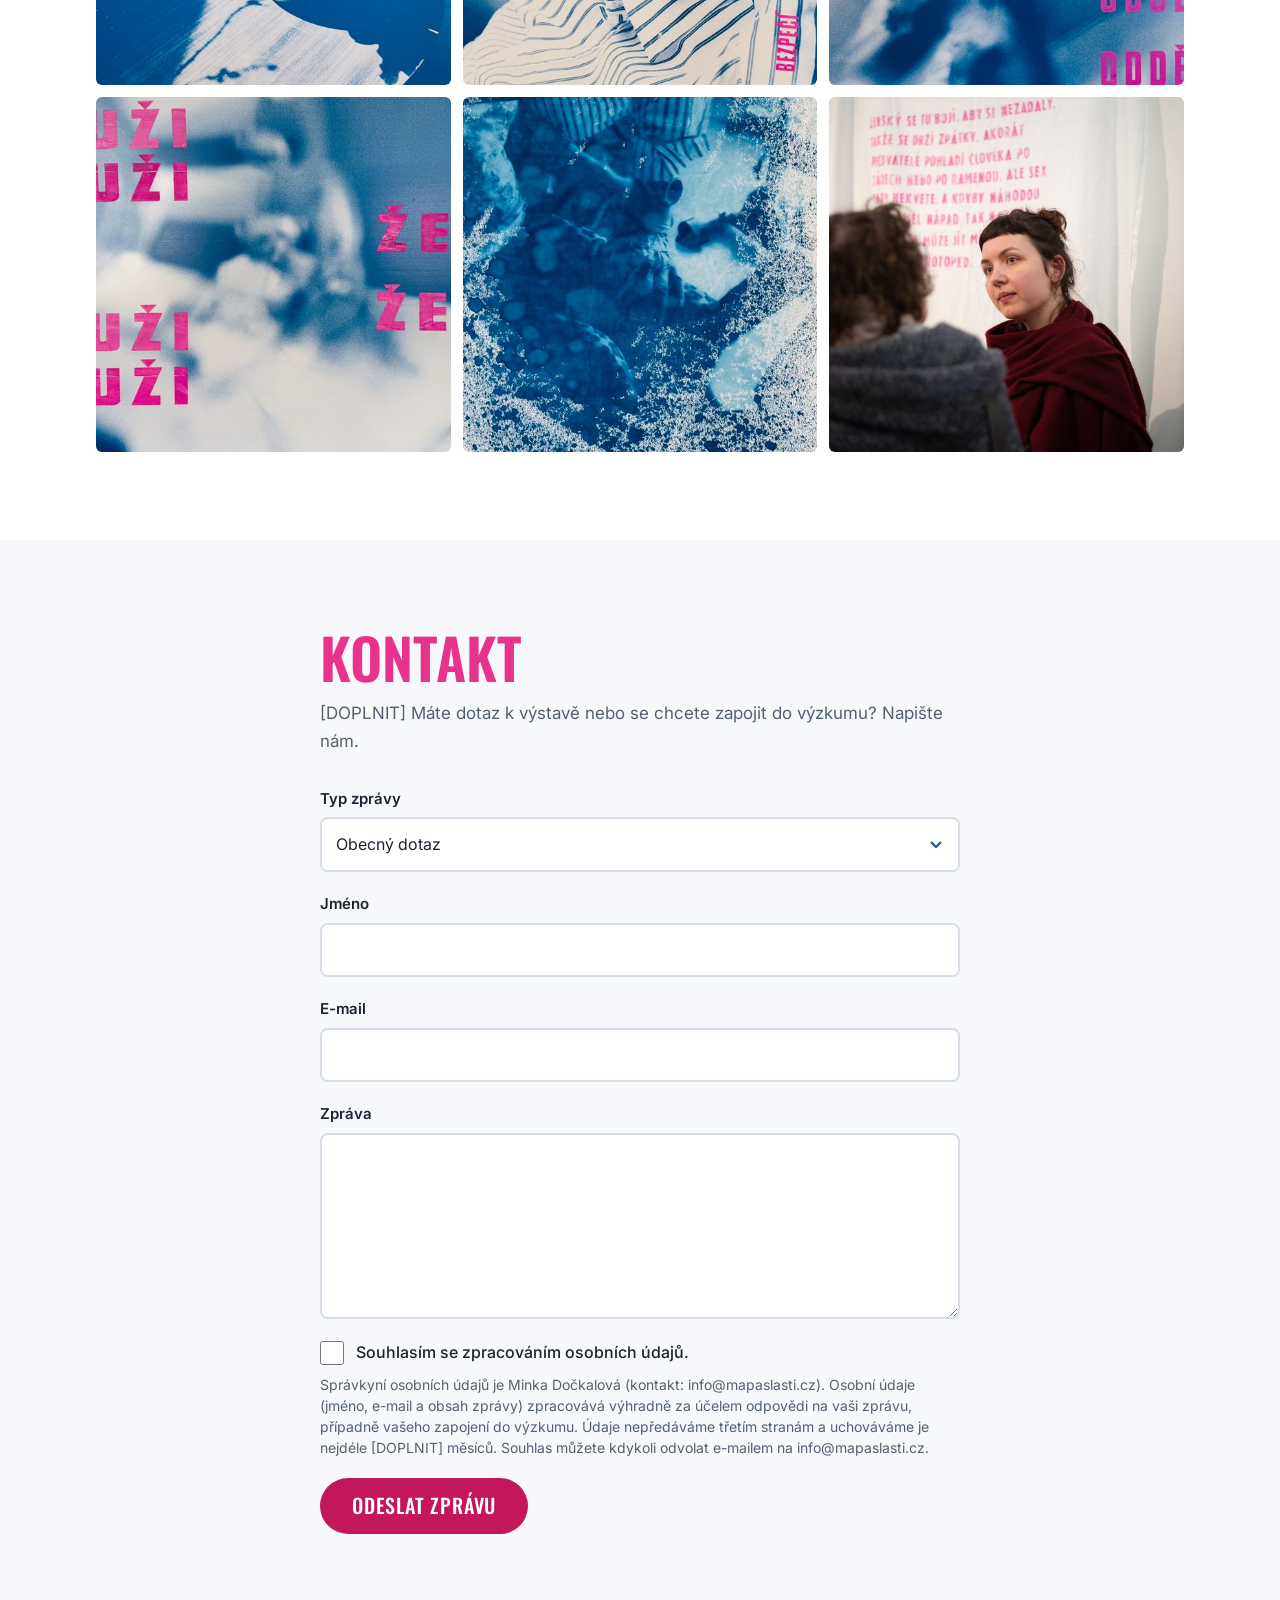
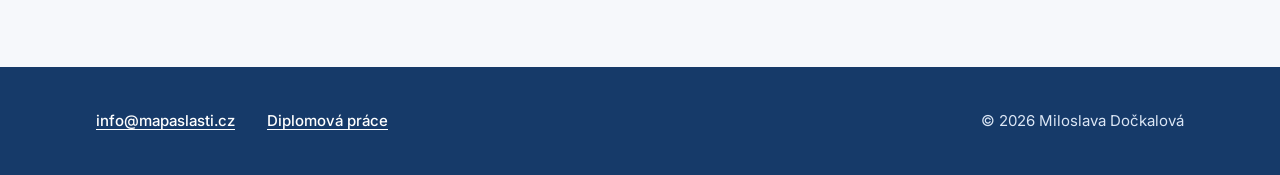
==== commit 750b66b3: "Ostrý formulář, poučení o osobních údajích, galerie Z minulých instalací - nový FORM_ENDPOINT, správ" ====
--- a/index.html
+++ b/index.html
@@ -108,10 +108,10 @@
       </div>
     </section>
 
-    <!-- 4. Z výstavy – galerie -->
+    <!-- 4. Galerie (nadpis v CONFIG.galleryTitle) -->
     <section class="section" id="fotky" aria-labelledby="gallery-title">
       <div class="container">
-        <h2 class="section__title" id="gallery-title">Z výstavy</h2>
+        <h2 class="section__title" id="gallery-title" data-bind="galleryTitle"></h2>
         <ul class="gallery" id="gallery"></ul>
       </div>
     </section>
@@ -126,8 +126,8 @@
           <div class="field">
             <label for="f-type">Typ zprávy</label>
             <select id="f-type" name="type" required>
-              <option value="obecny-dotaz">Obecný dotaz</option>
-              <option value="zapojeni-do-vyzkumu">Chci se zapojit do výzkumu / mapování slasti</option>
+              <option value="Obecný dotaz">Obecný dotaz</option>
+              <option value="Chci se zapojit do výzkumu / mapování slasti">Chci se zapojit do výzkumu / mapování slasti</option>
             </select>
           </div>
 
--- a/style.css
+++ b/style.css
@@ -335,12 +335,27 @@
   min-width: 2ch;
 }
 
+.track__heading {
+  display: flex;
+  flex-wrap: wrap;
+  align-items: baseline;
+  gap: 0 var(--space-s);
+  align-self: center;
+}
+
 .track__title {
   font-size: 1.125rem;
   font-weight: 600;
   line-height: 1.3;
-  align-self: center;
-}
+}
+
+.track__duration {
+  color: var(--color-muted);
+  font-size: var(--fs-small);
+  white-space: nowrap;
+}
+
+.track__duration[hidden] { display: none; }
 
 .track__desc {
   grid-column: 1 / -1;
@@ -385,7 +400,7 @@
   border-radius: calc(var(--radius) * 0.6);
   overflow: hidden;
   cursor: zoom-in;
-  aspect-ratio: 1;
+  aspect-ratio: 1 / 1;
 }
 
 .gallery__item img {
@@ -694,6 +709,3 @@
   .map { height: 360px; }
 }
 
-@media (min-width: 64em) {
-  .gallery { grid-template-columns: repeat(4, 1fr); }
-}
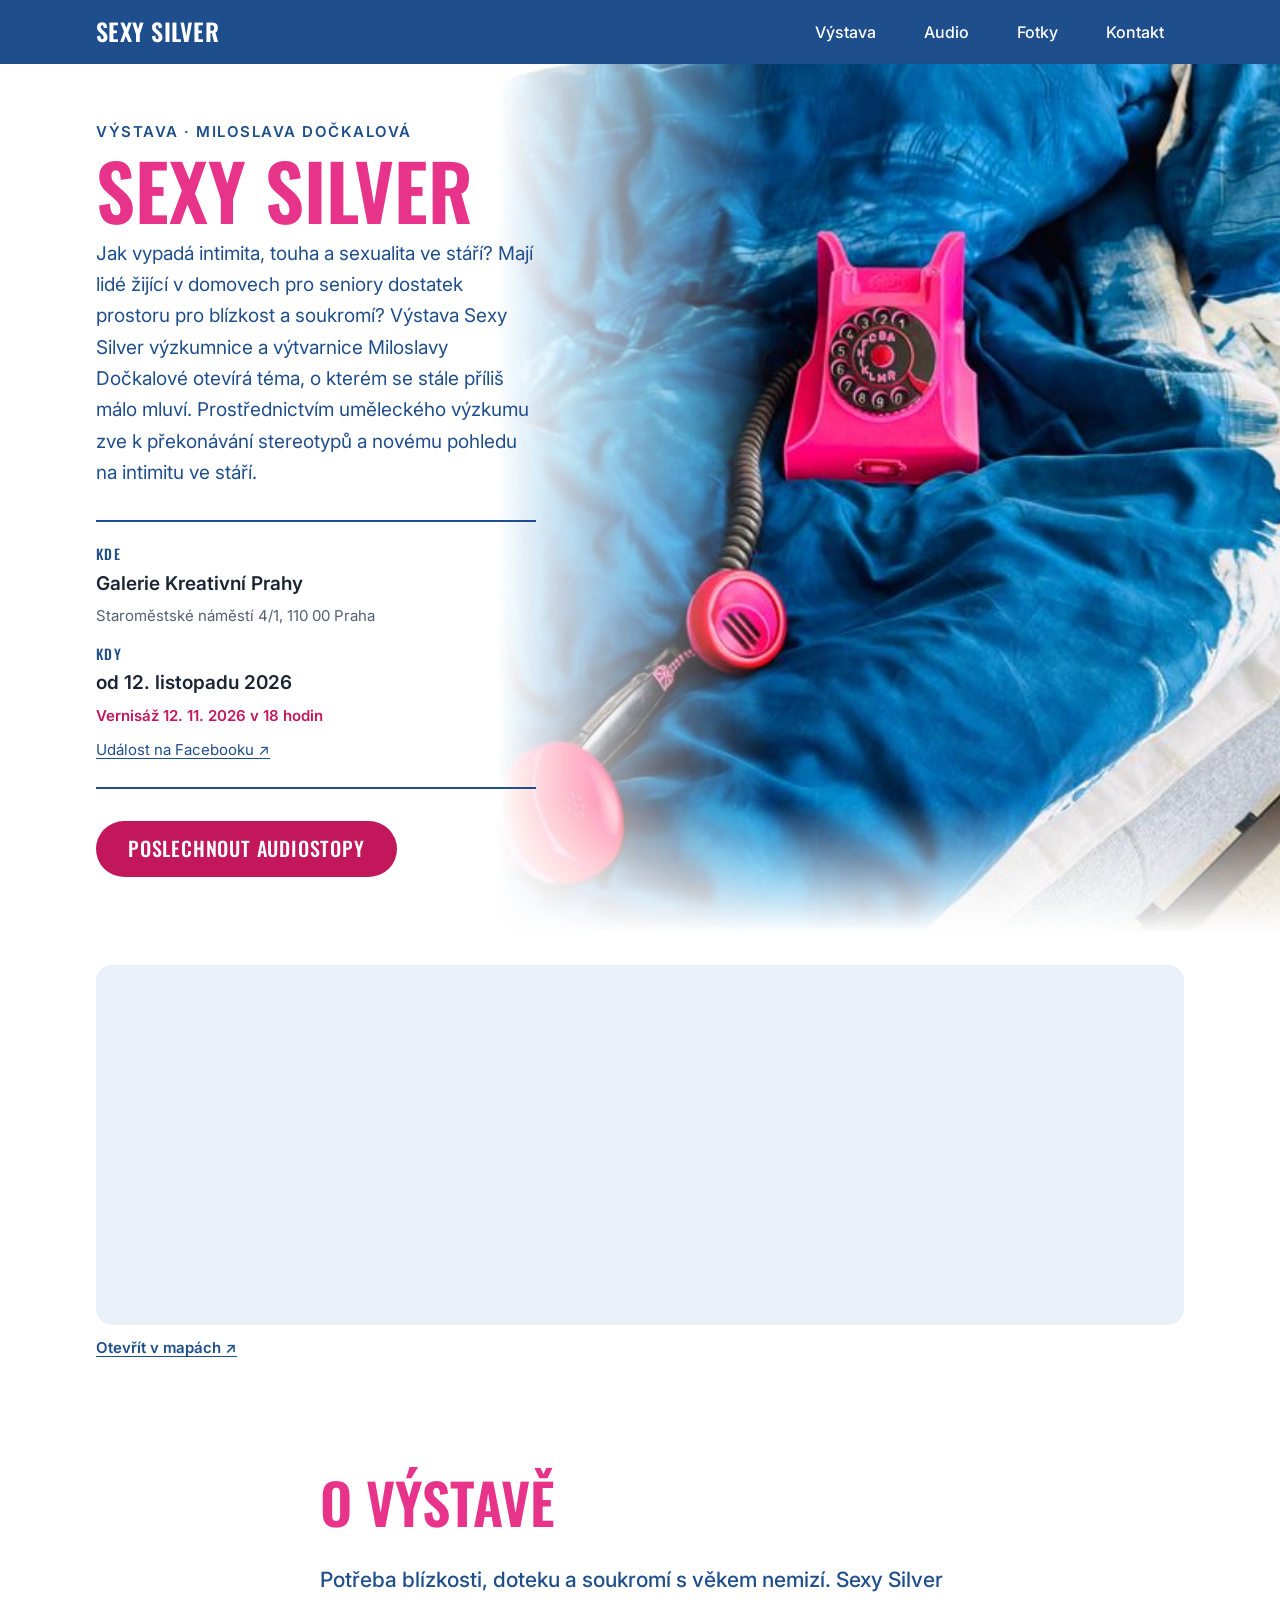
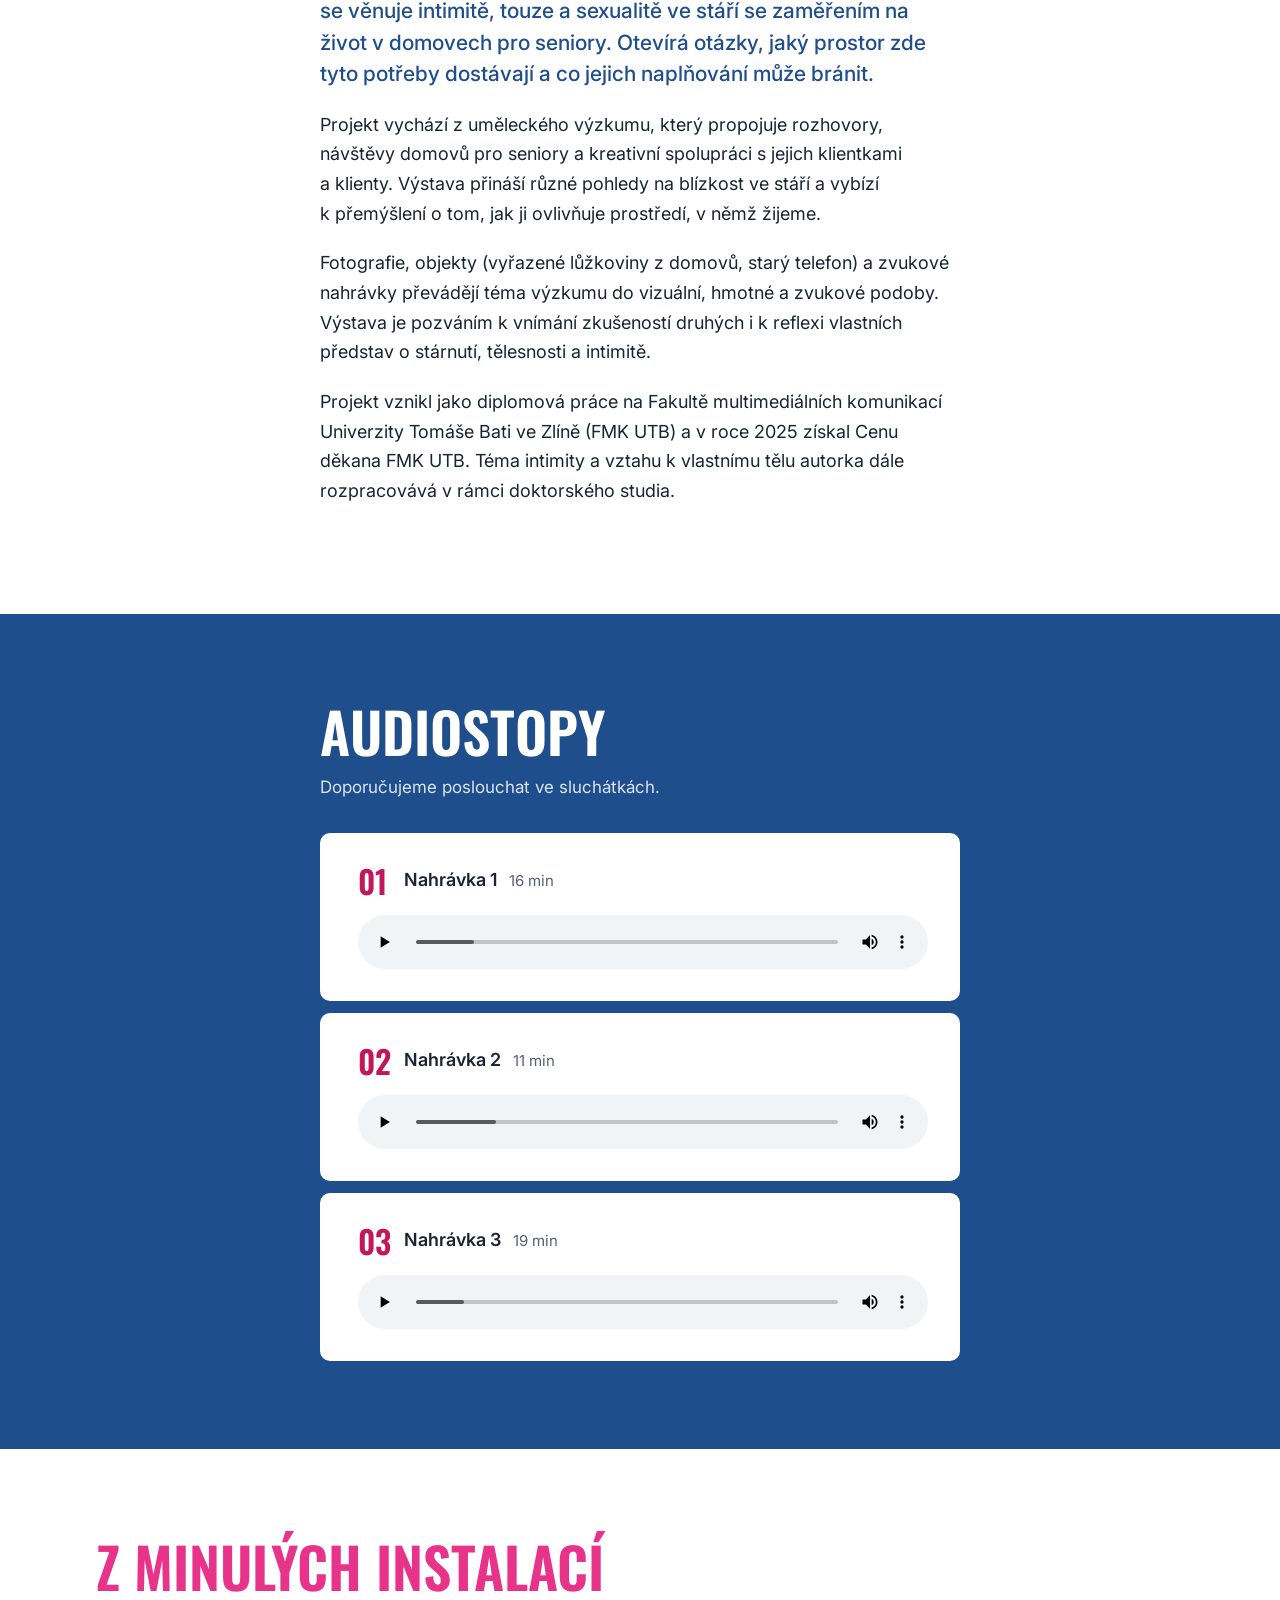
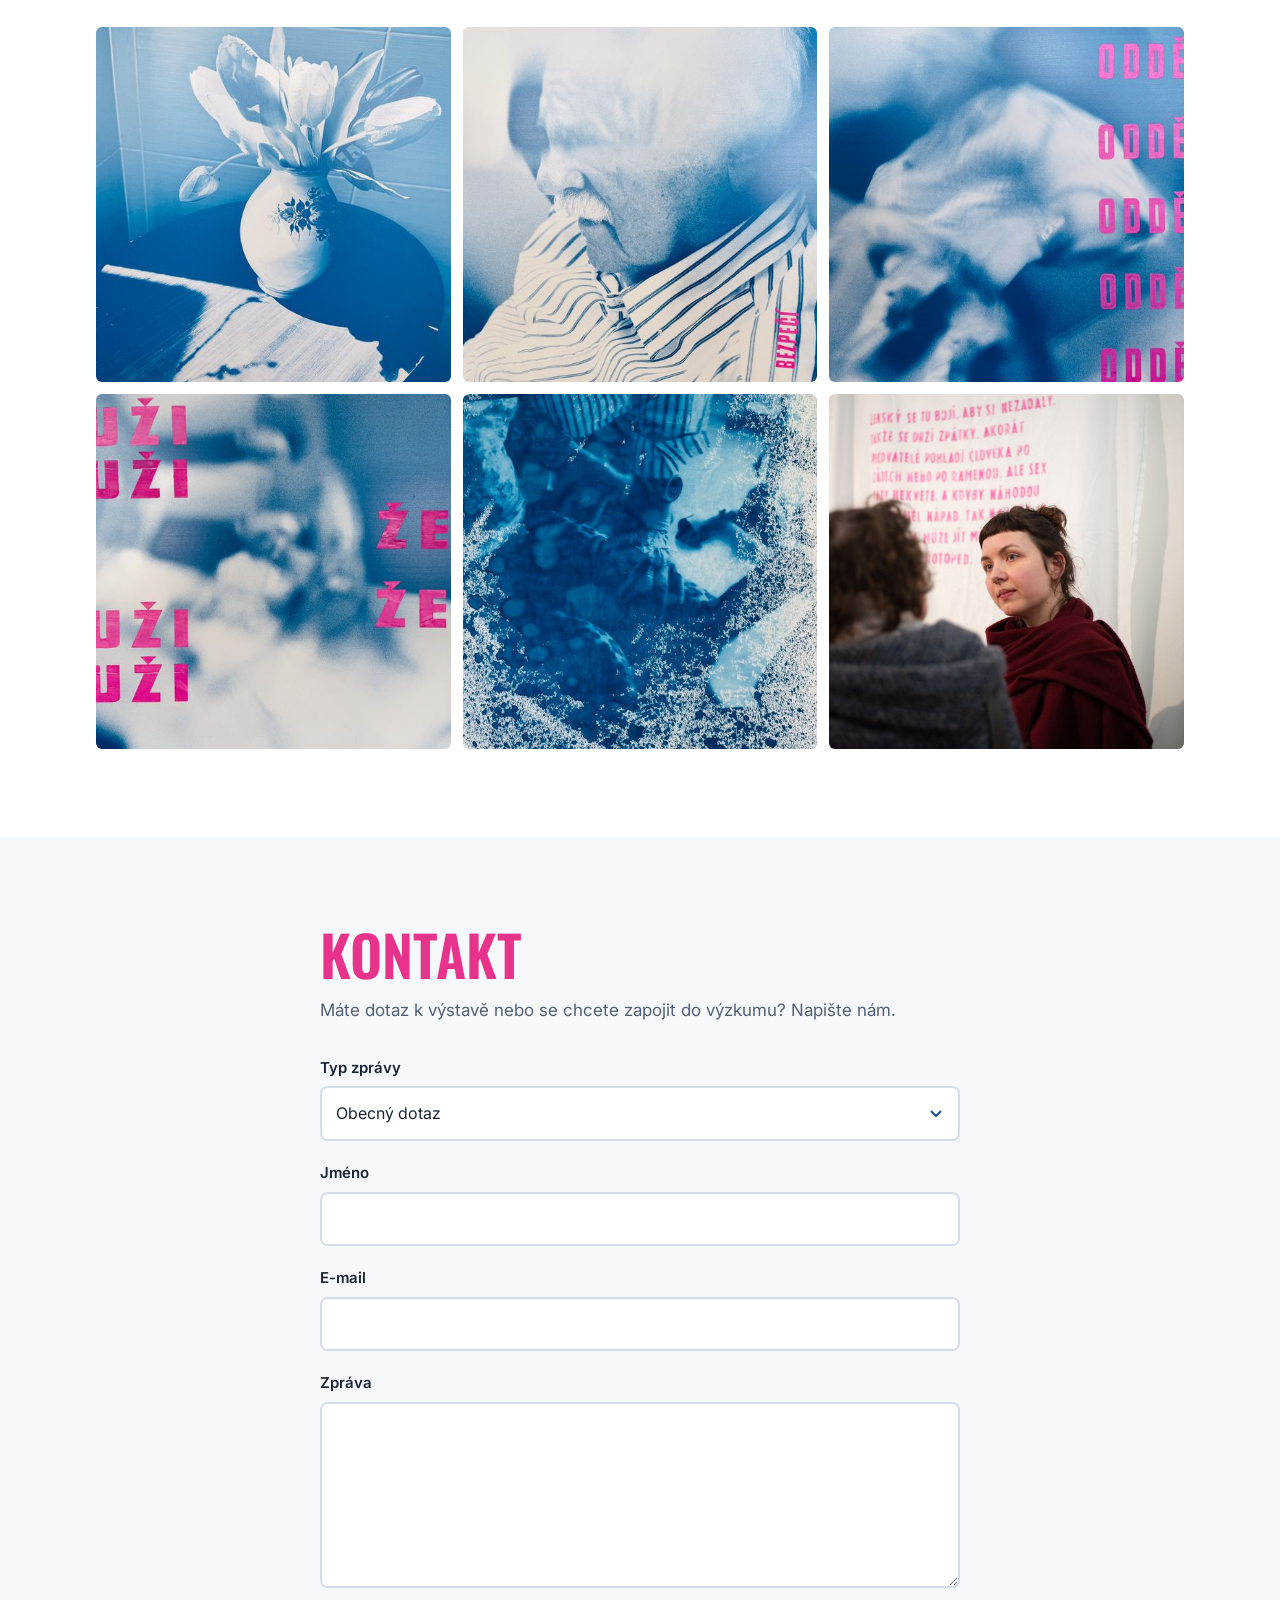
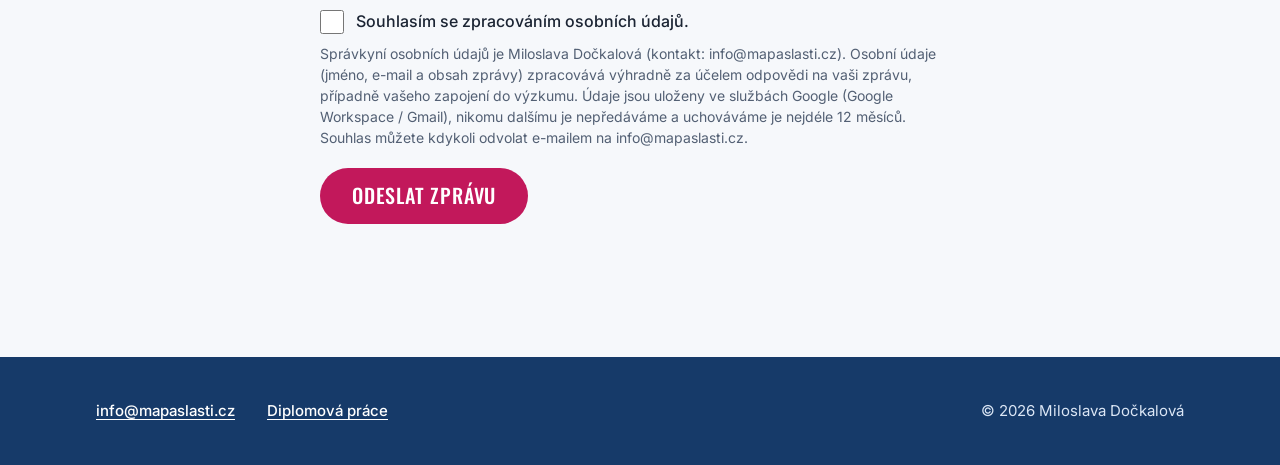
==== commit 160513ca: "Hero: odkaz na událost na Facebooku pod vernisáží Co-Authored-By: Claude Opus 5.5 <noreply@anthropic" ====
--- a/index.html
+++ b/index.html
@@ -72,7 +72,8 @@
             </div>
             <div>
               <dt>Kdy</dt>
-              <dd><span data-bind="dates"></span><br><span class="hero__vernissage" id="hero-vernissage"></span></dd>
+              <dd><span data-bind="dates"></span><br><span class="hero__vernissage" id="hero-vernissage"></span>
+                <a class="hero__event" id="hero-event" href="#" target="_blank" rel="noopener" hidden>Událost na Facebooku ↗</a></dd>
             </div>
           </dl>
           <a class="button button--large" href="#audio">Poslechnout audiostopy</a>
--- a/style.css
+++ b/style.css
@@ -239,6 +239,16 @@
 }
 .hero__address { font-weight: 400; font-size: var(--fs-small); color: var(--color-muted); }
 .hero__vernissage { font-weight: 600; font-size: var(--fs-small); color: var(--color-pink-strong); }
+/* Sekundární odkaz – obyčejný podtržený text, nekonkuruje hlavnímu tlačítku */
+.hero__event {
+  display: table;                 /* vlastní řádek pod vernisáží */
+  margin-top: 0.25rem;
+  padding-block: 0.25rem;
+  font-size: var(--fs-small);
+  font-weight: 400;
+  text-decoration: underline;
+}
+.hero__event[hidden] { display: none; }
 
 .hero-map { padding-bottom: var(--space-s); }
 
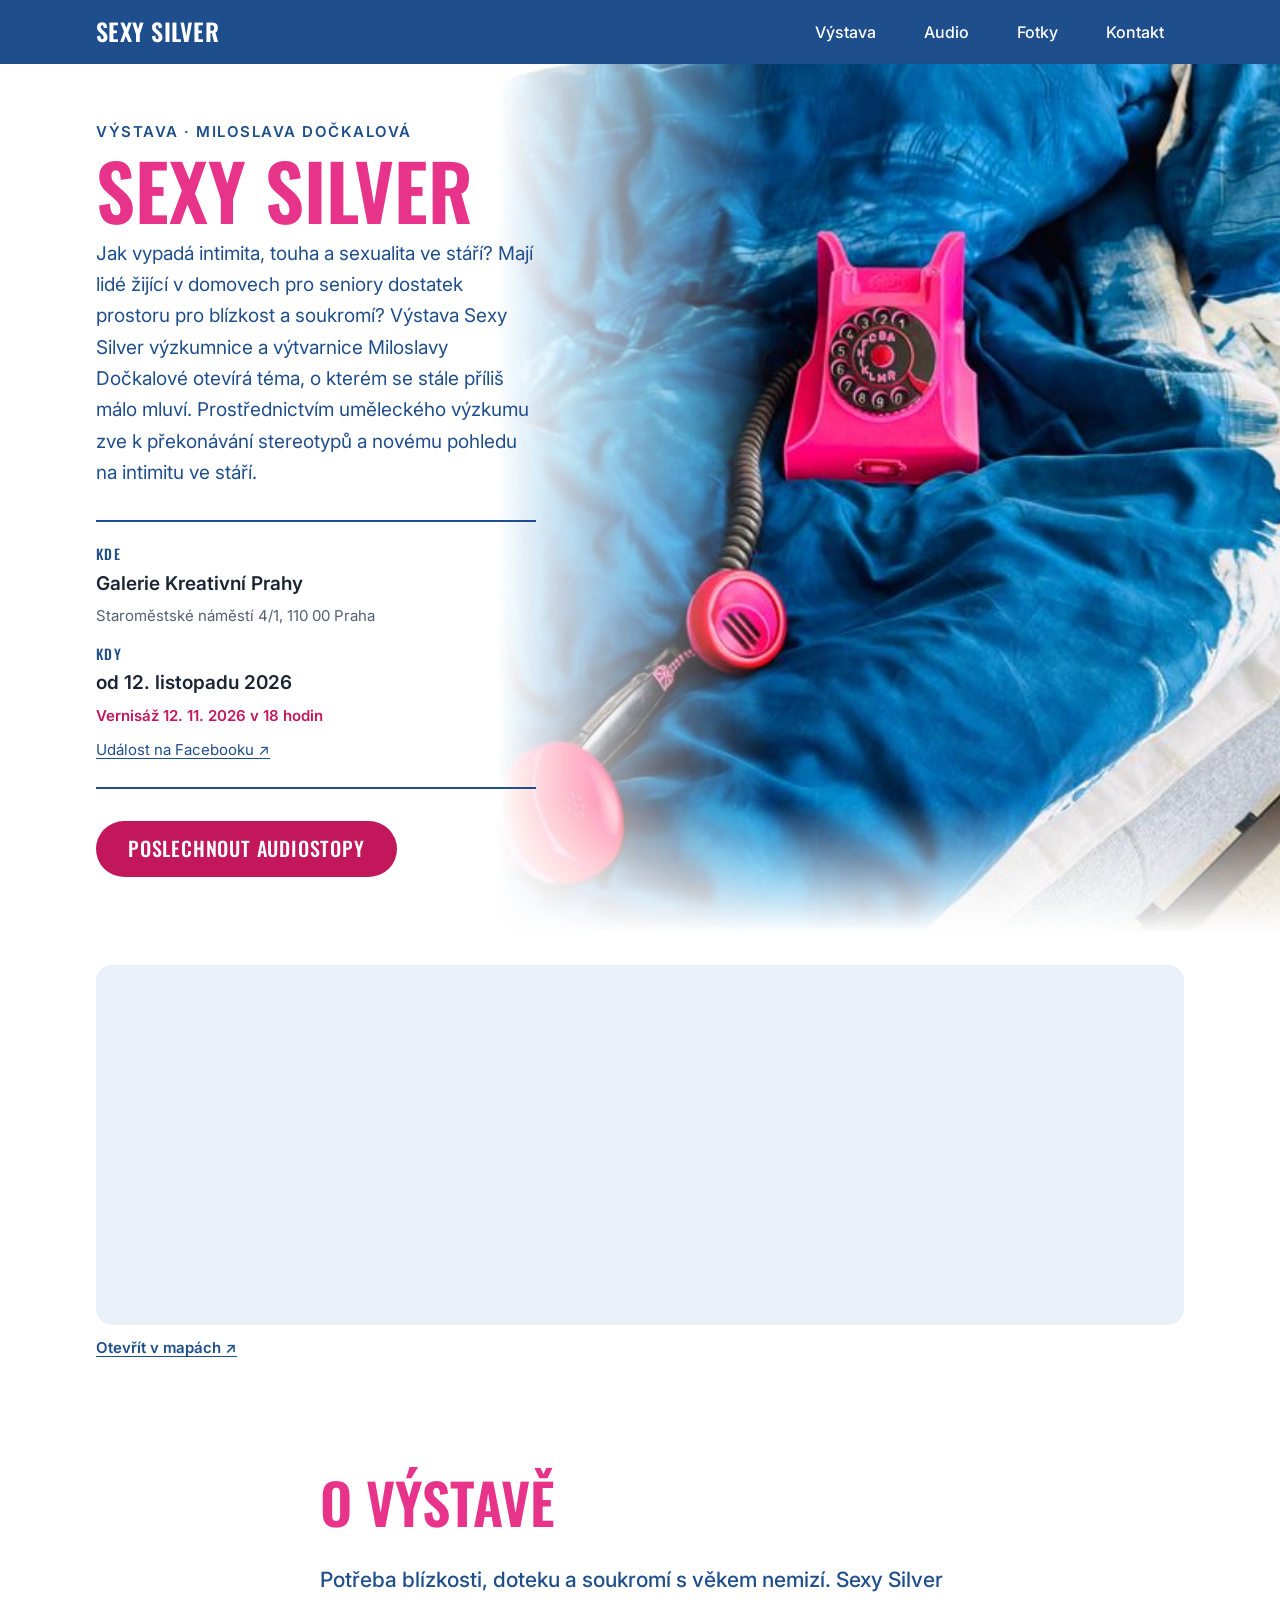
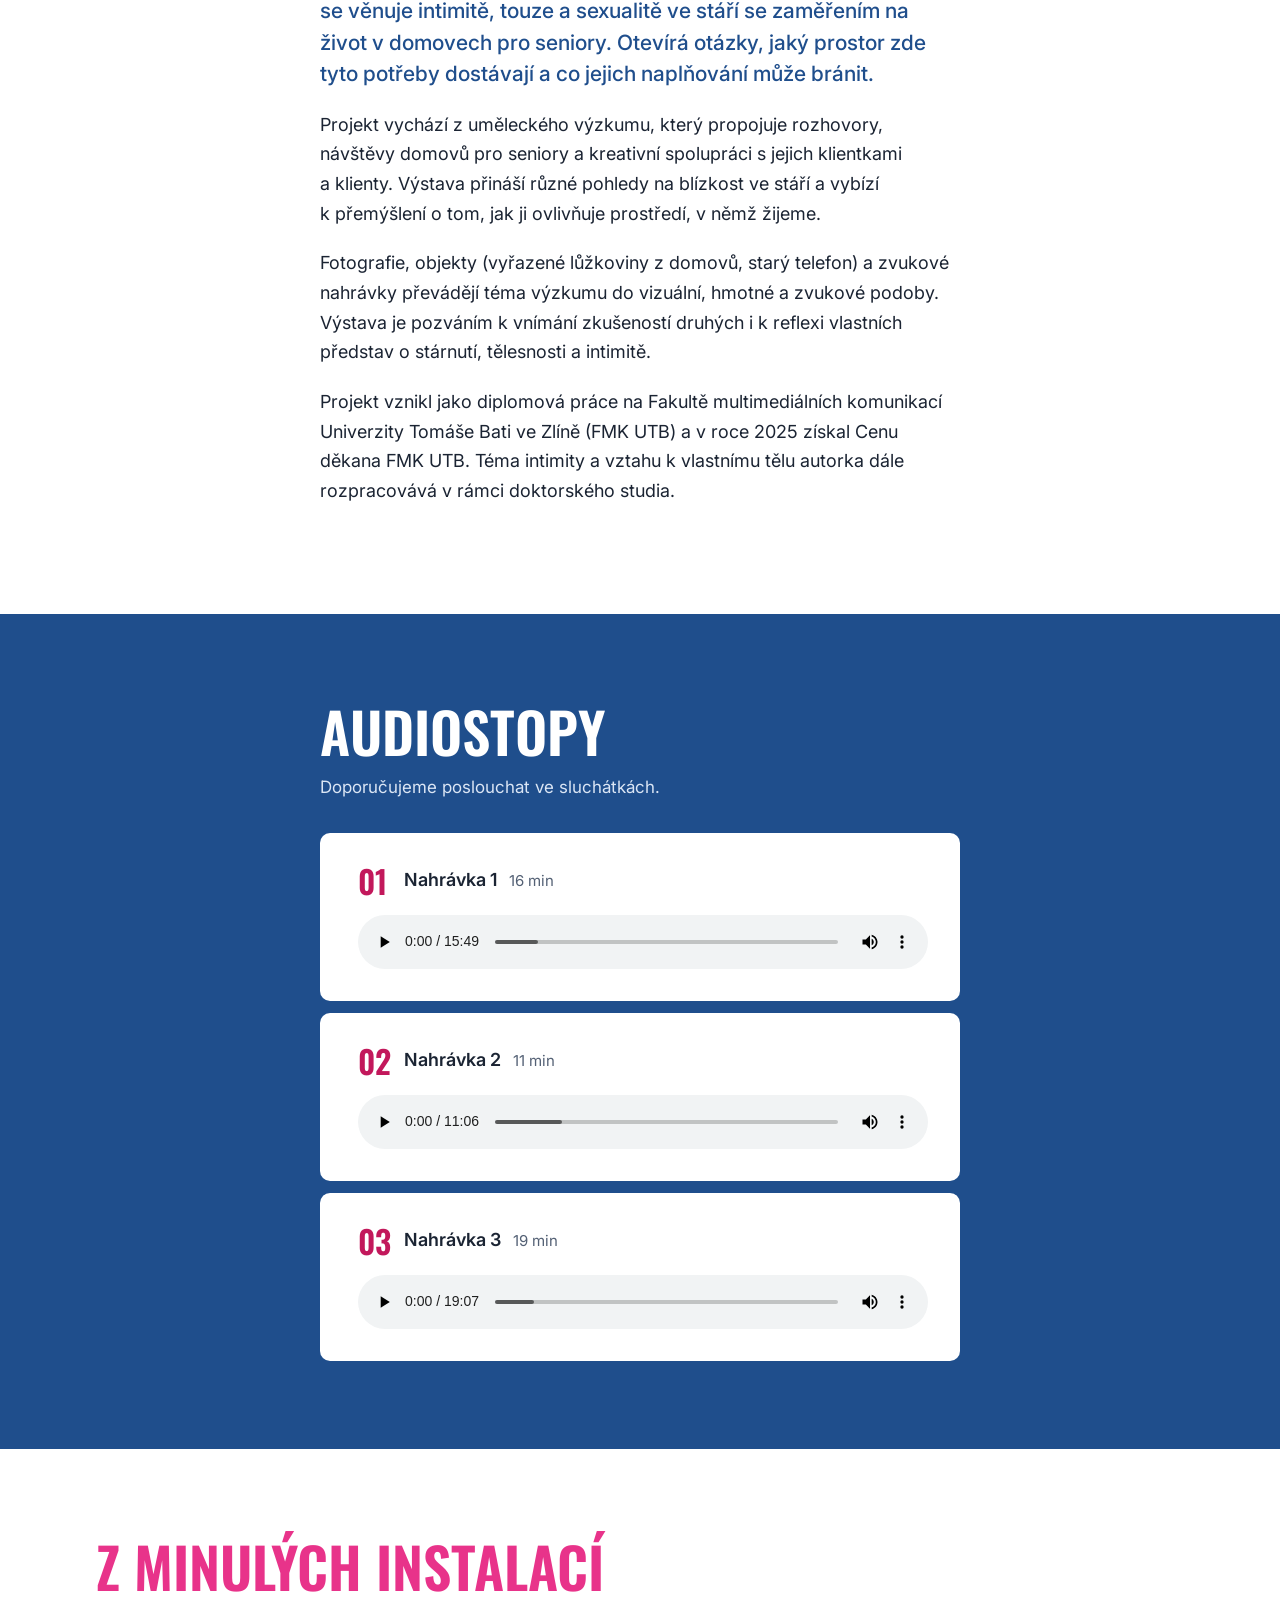
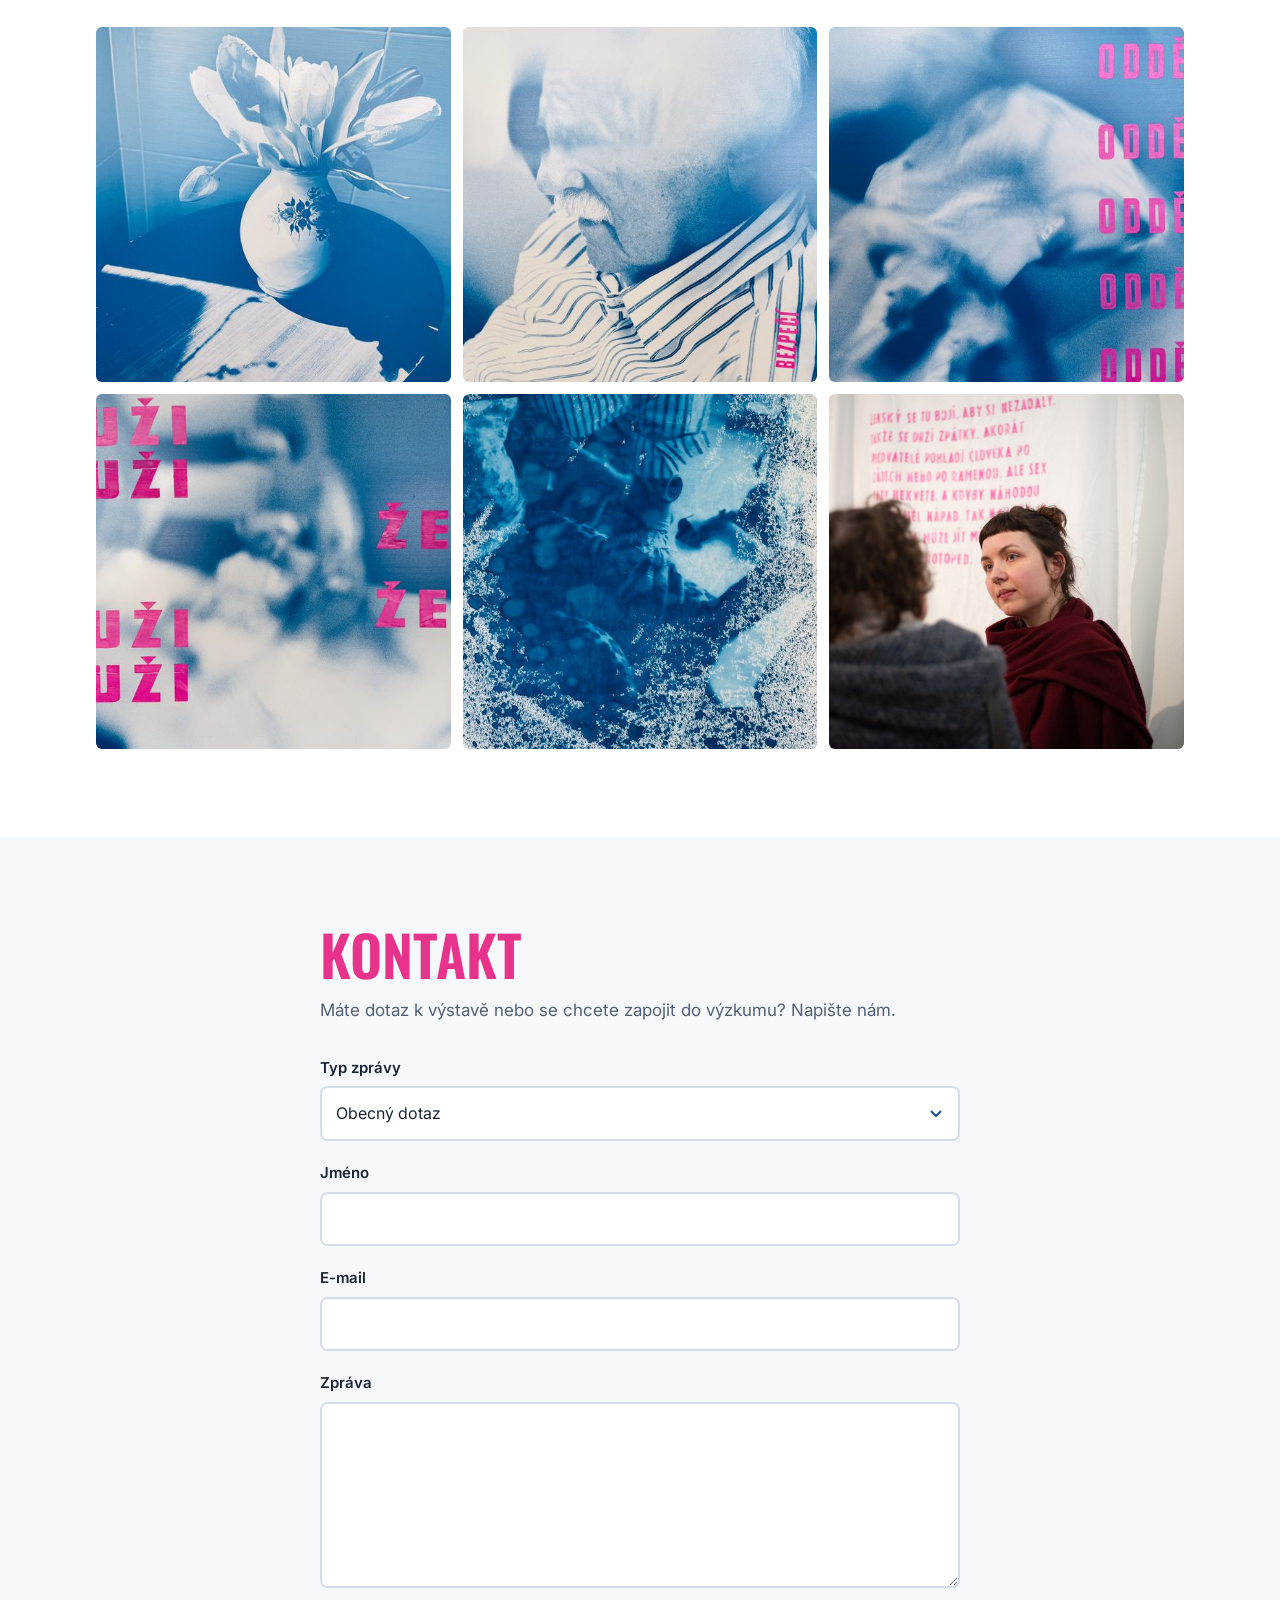
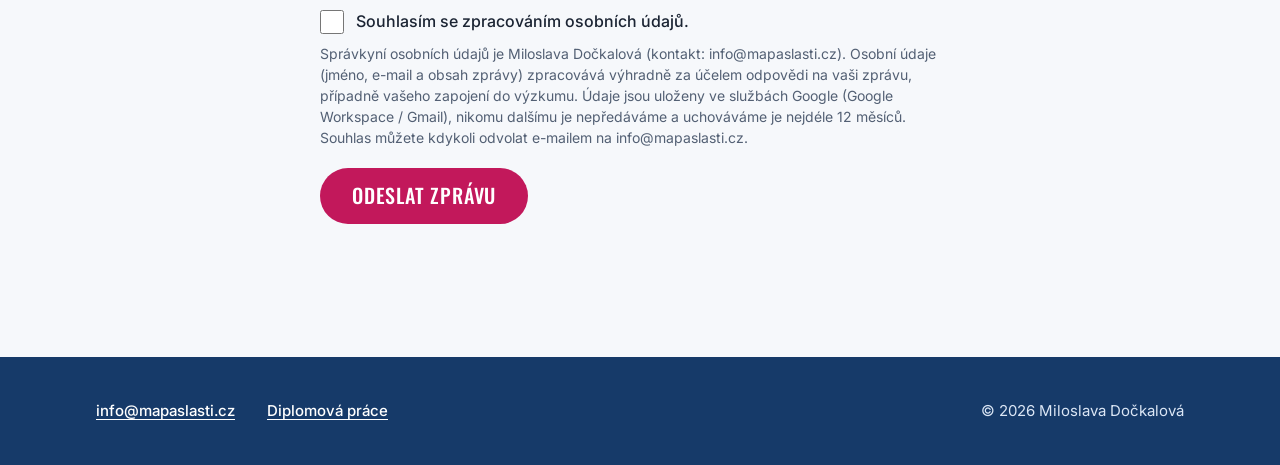
==== commit 5baca210: "Oprava overscrollu na mobilu: barevné pozadí za okraji stránky Co-Authored-By: Claude Opus 5.5 <nore" ====
--- a/index.html
+++ b/index.html
@@ -6,7 +6,7 @@
   <title>Sexy Silver – výstava | Miloslava Dočkalová</title>
   <meta name="description" content="Sexy Silver je výzkumný a výstavní projekt Miloslavy Dočkalové o intimitě a sexualitě seniorek a seniorů v domovech pro seniory. Audiostopy, fotografie z výstavy a zapojení do výzkumu.">
   <meta name="author" content="Miloslava Dočkalová">
-  <meta name="theme-color" content="#1F4E8C">
+  <meta name="theme-color" content="#1f4e8c"> <!-- = --color-blue (navigace) -->
 
   <!-- Open Graph -->
   <meta property="og:type" content="website">
--- a/style.css
+++ b/style.css
@@ -56,6 +56,9 @@
   scroll-behavior: smooth;
   scroll-padding-top: var(--header-h);
   -webkit-text-size-adjust: 100%;
+  overscroll-behavior: none;
+  /* Při přetažení za okraj stránky prosvítá nahoře barva navigace, dole barva patičky */
+  background: linear-gradient(to bottom, var(--color-blue) 50%, var(--color-blue-dark) 50%);
 }
 
 @media (prefers-reduced-motion: reduce) {
@@ -65,7 +68,8 @@
 
 body {
   margin: 0;
-  background: var(--color-bg);
+  overscroll-behavior: none;
+  background: var(--color-bg);    /* vlastní bílé pozadí – gradient z html je vidět jen při overscrollu */
   color: var(--color-text);
   font-family: var(--font-body);
   font-size: var(--fs-base);
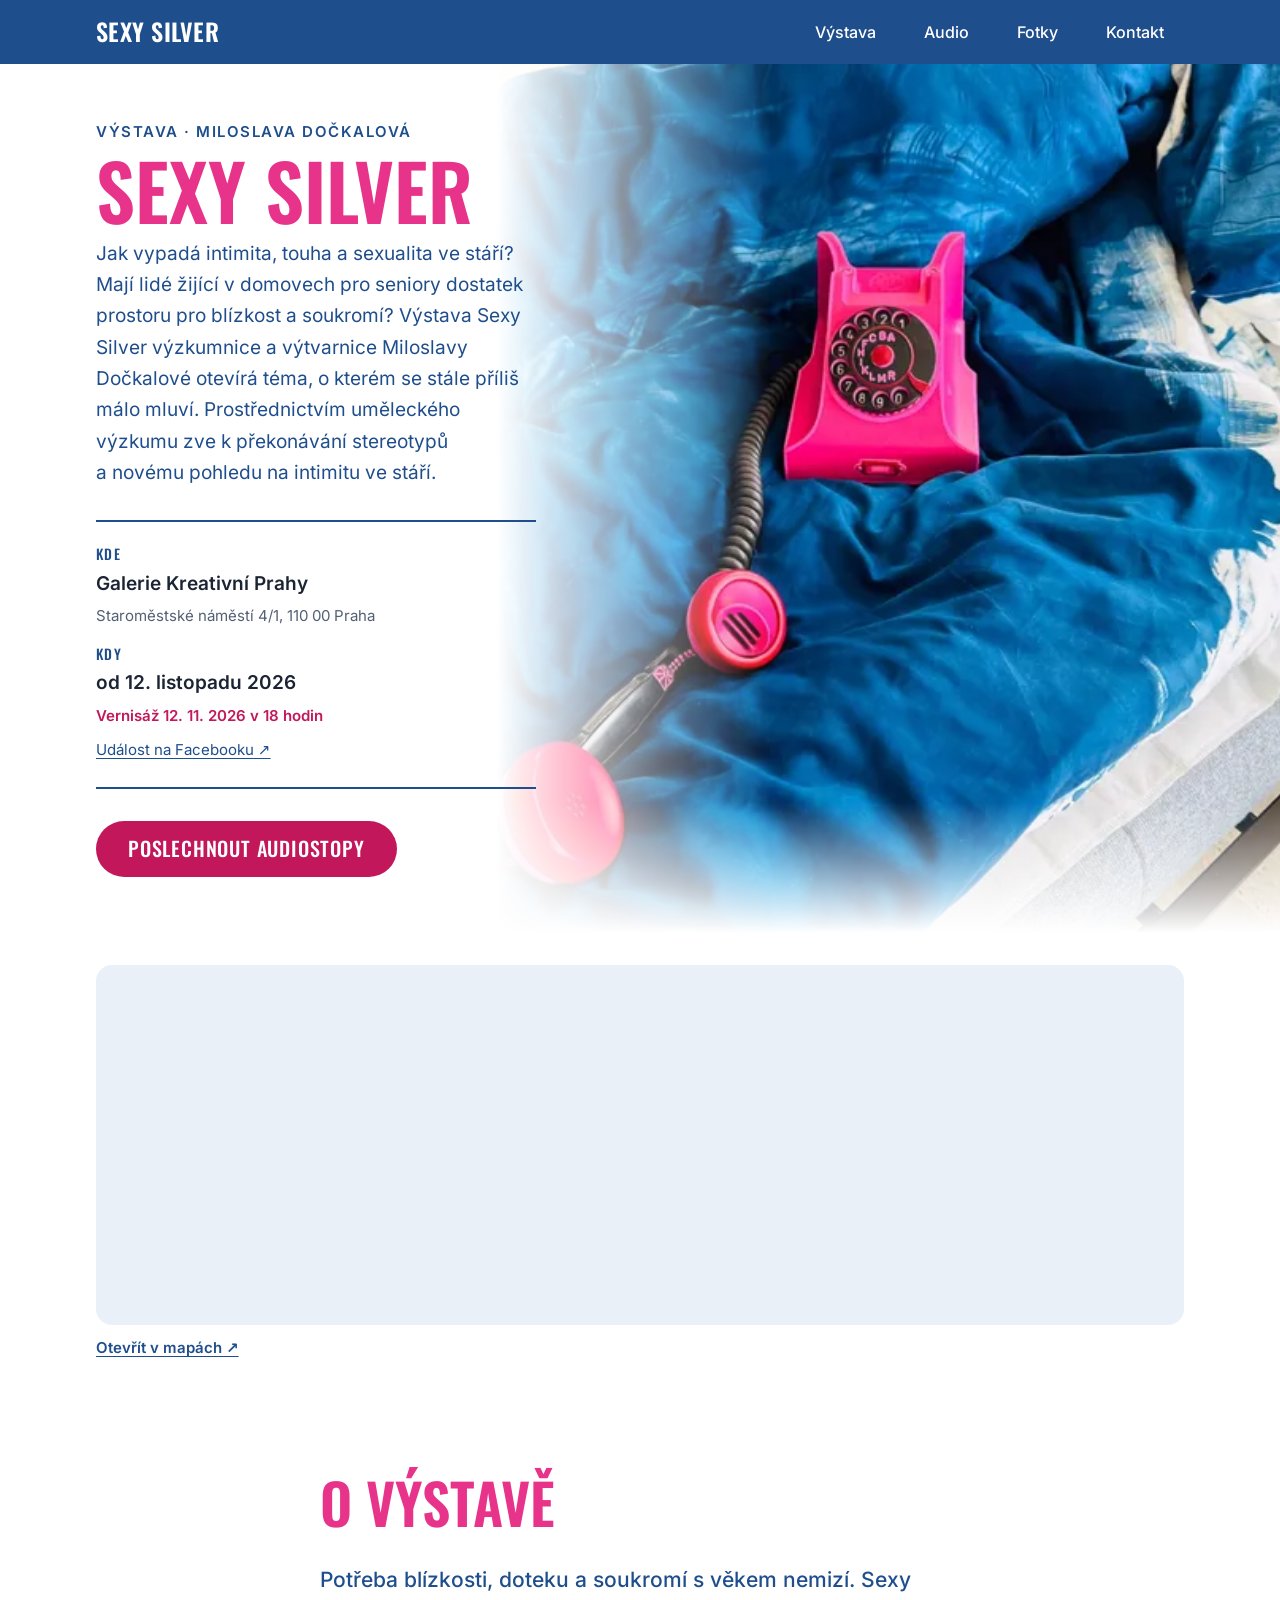
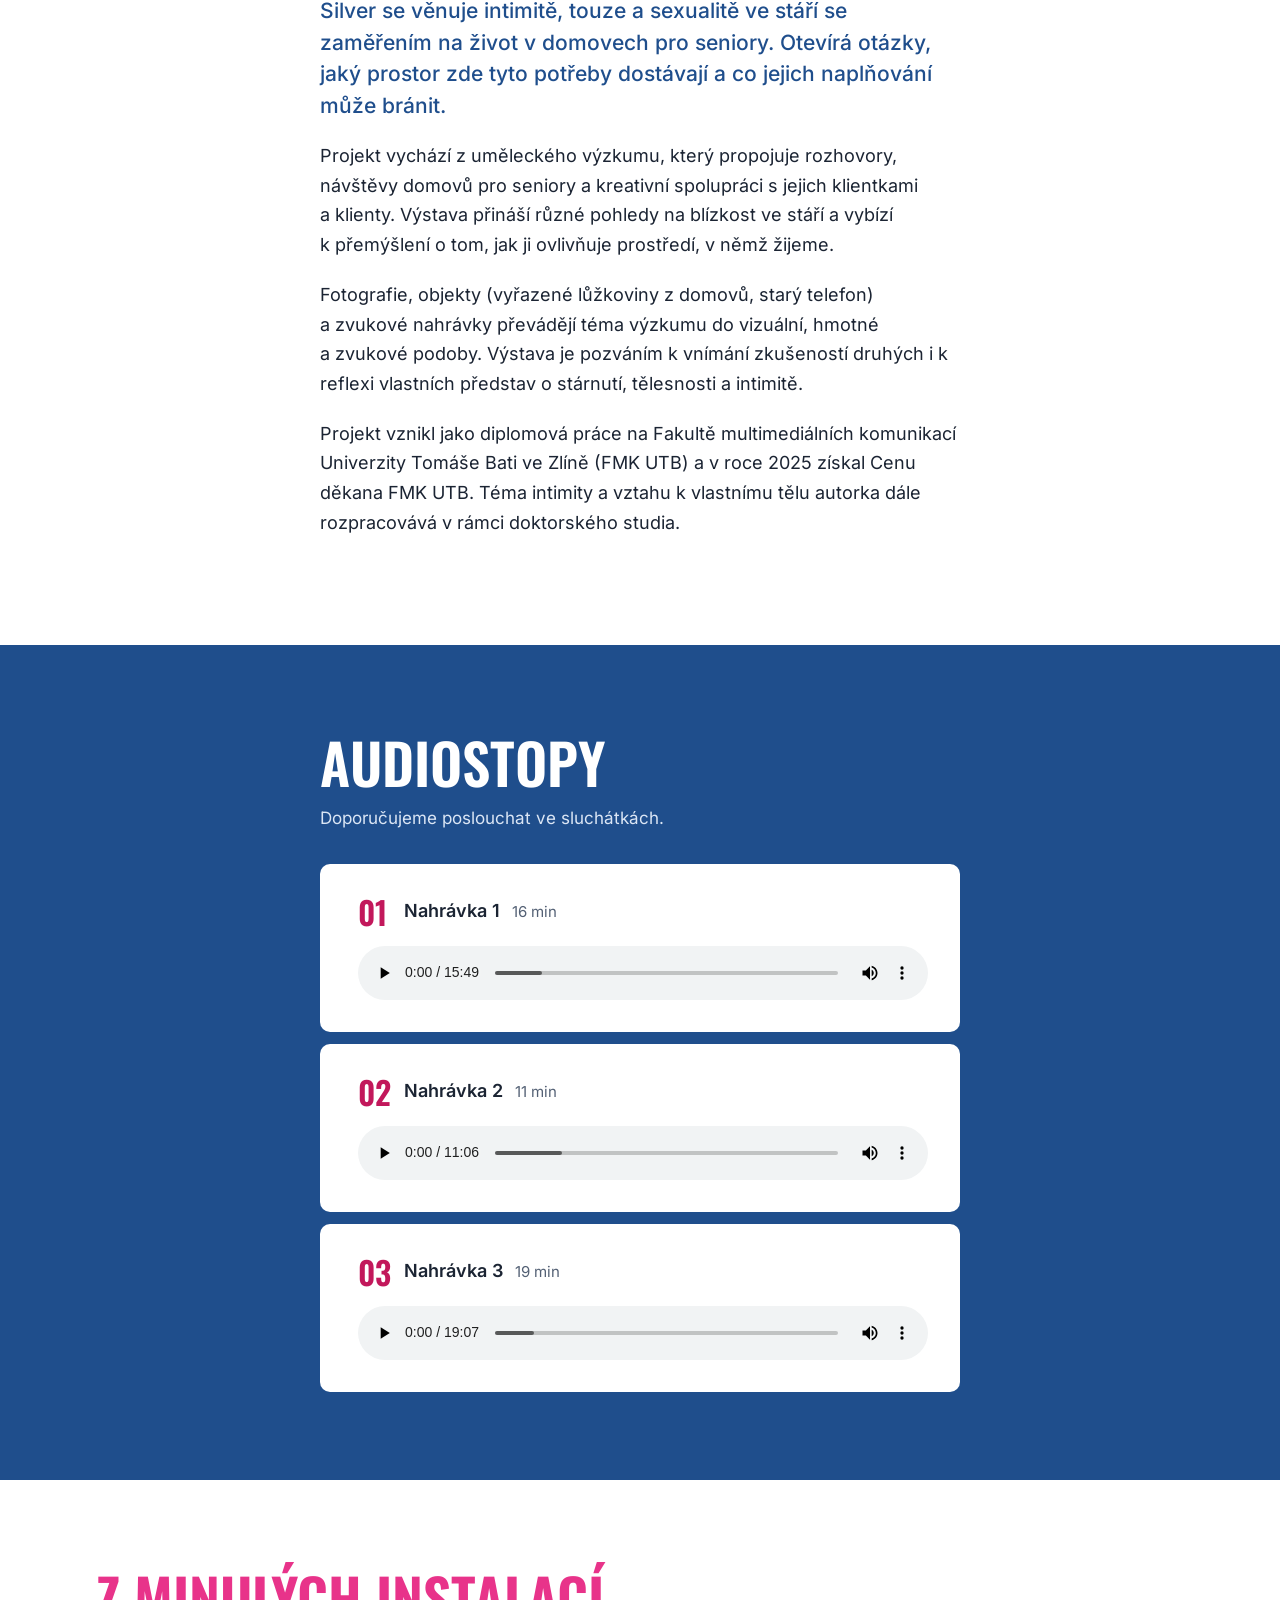
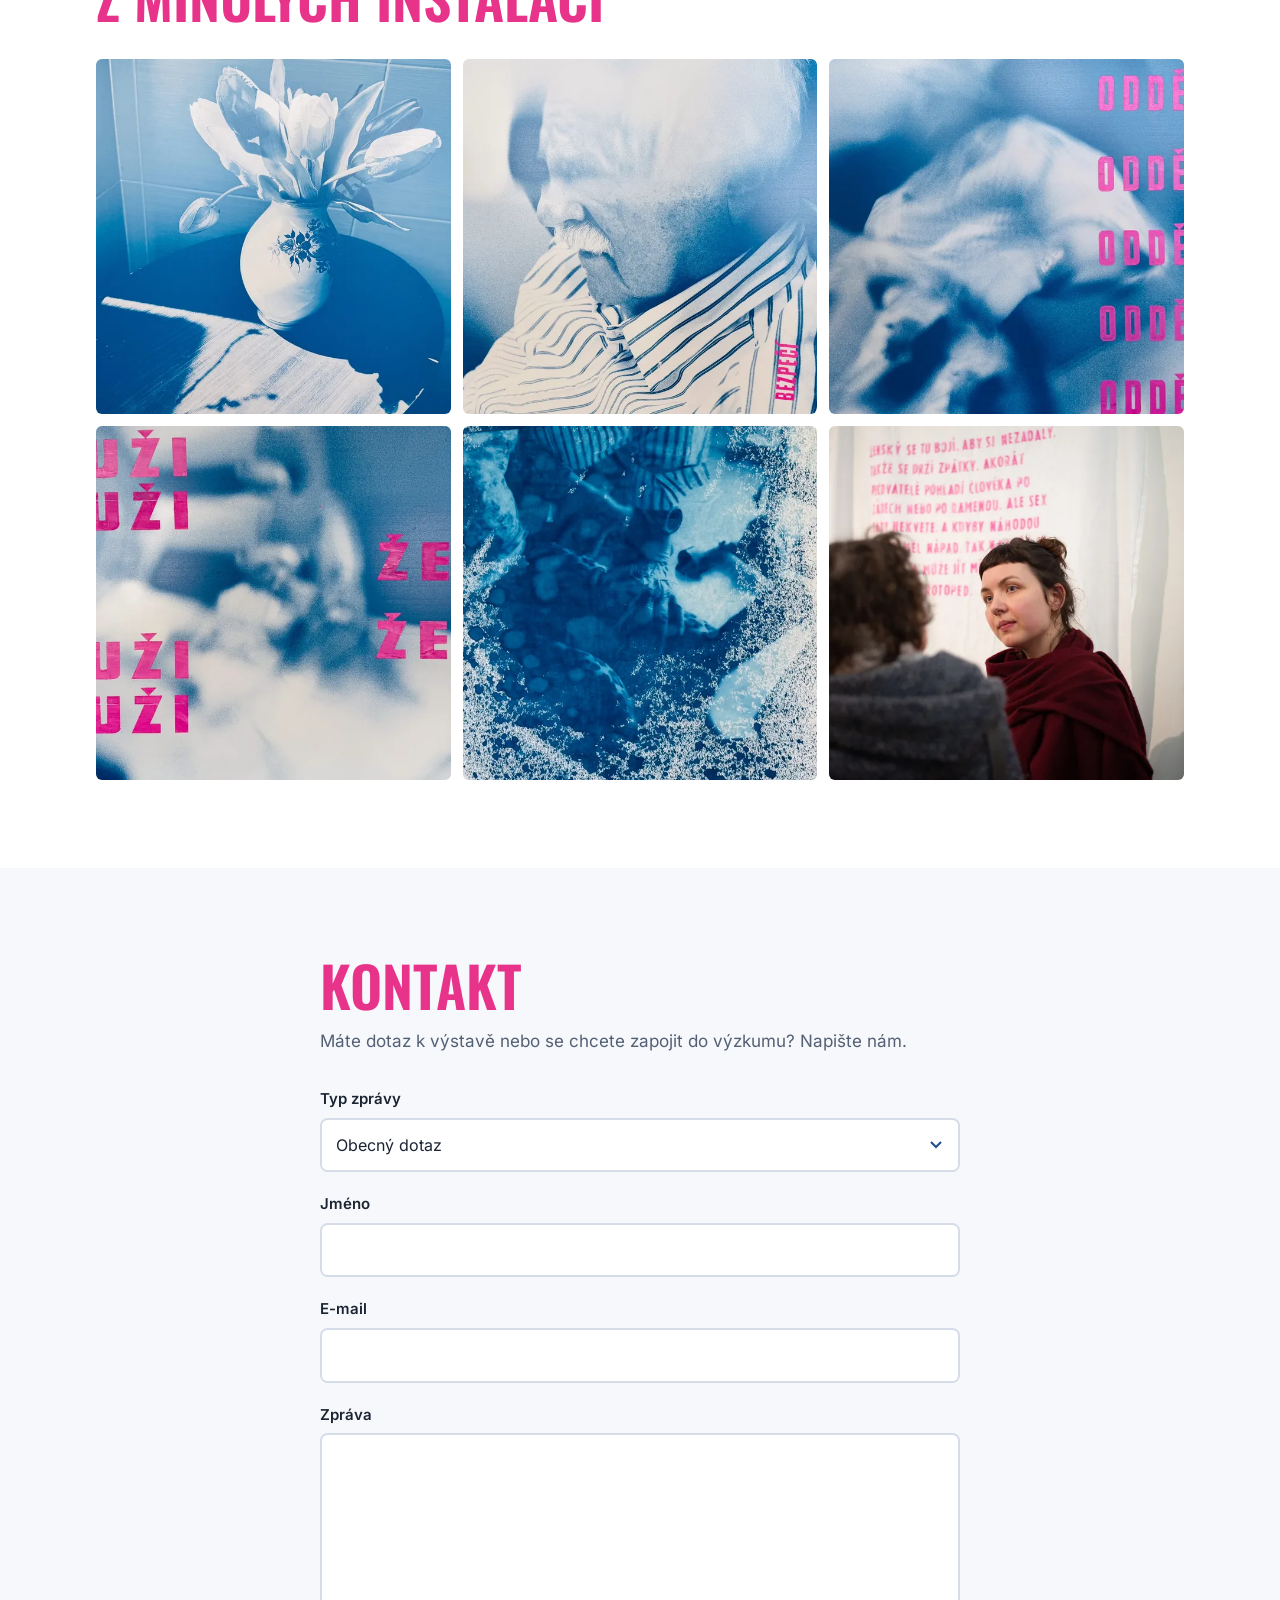
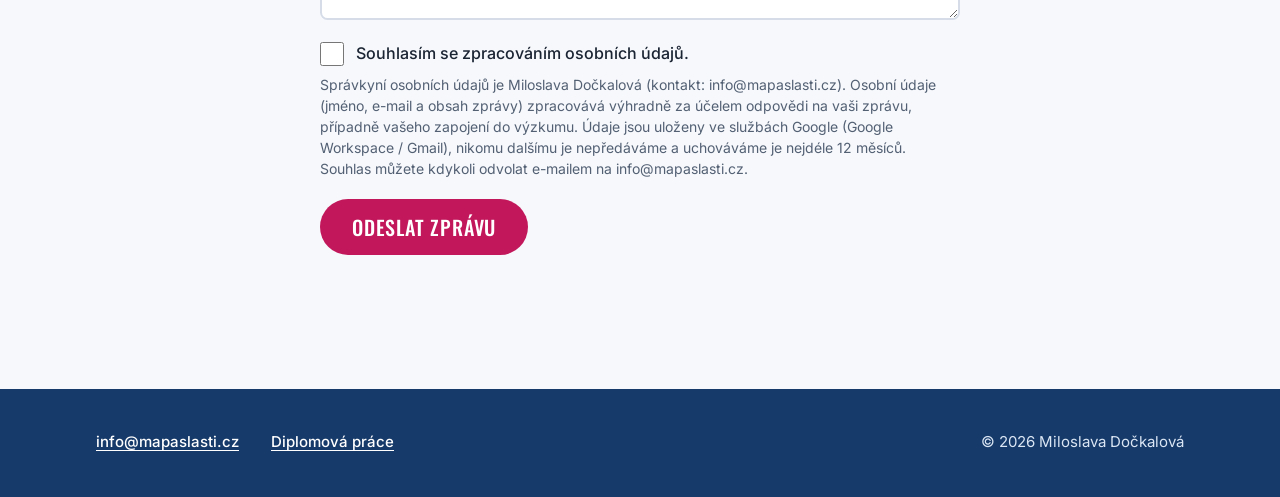
==== commit 461efc73: "Rychlost na mobilu: statický hero ve WebP, WebP náhledy, lokální fonty, defer - hero staticky v inde" ====
--- a/index.html
+++ b/index.html
@@ -25,16 +25,15 @@
   <link rel="icon" href="img/favicon.svg" type="image/svg+xml">
   <link rel="apple-touch-icon" href="img/apple-touch-icon.png">
 
-  <!-- Hero fotka se načítá přednostně -->
-  <link rel="preload" as="image" href="img/full/IMG_0283.jpg"
-        imagesrcset="img/thumbs/IMG_0283.jpg 800w, img/full/IMG_0283.jpg 1800w" imagesizes="(min-width: 900px) 62vw, 100vw">
-
-  <!-- Fonty -->
-  <link rel="preconnect" href="https://fonts.googleapis.com">
-  <link rel="preconnect" href="https://fonts.gstatic.com" crossorigin>
-  <link rel="stylesheet" href="https://fonts.googleapis.com/css2?family=Oswald:wght@500;600&family=Inter:wght@400;500;600&display=swap">
+  <!-- Hero fotka se načítá přednostně (stejné srcset/sizes jako <img> v heru) -->
+  <link rel="preload" as="image" type="image/webp" fetchpriority="high"
+        imagesrcset="img/hero-800.webp 800w, img/hero-1200.webp 1200w, img/hero-1800.webp 1800w" imagesizes="(min-width: 900px) 62vw, 100vw">
+
+  <!-- Fonty hostované lokálně (fonts/, @font-face ve style.css) – žádné Google Fonts -->
+  <link rel="preload" href="fonts/oswald-latin.woff2" as="font" type="font/woff2" crossorigin>
 
   <link rel="stylesheet" href="style.css">
+  <script src="main.js" defer></script>
 </head>
 <body>
   <a class="skip-link" href="#obsah">Přeskočit na obsah</a>
@@ -57,8 +56,12 @@
     <!-- 1. Hero výstavy -->
     <section class="hero" id="top" aria-labelledby="exhibition-title">
       <figure class="hero__media">
-        <img class="hero__image" id="hero-image" alt="" width="1800" height="1234"
-             fetchpriority="high" decoding="async" sizes="(min-width: 900px) 62vw, 100vw">
+        <img class="hero__image" id="hero-image"
+             src="img/hero-1200.webp"
+             srcset="img/hero-800.webp 800w, img/hero-1200.webp 1200w, img/hero-1800.webp 1800w"
+             sizes="(min-width: 900px) 62vw, 100vw"
+             width="1800" height="1234" fetchpriority="high"
+             alt="Růžový telefon s číselníkem na posteli s kyanotypovým povlečením">
       </figure>
       <div class="container hero__inner">
         <div class="hero__body">
@@ -195,6 +198,5 @@
     <button class="lightbox__btn lightbox__next" type="button" id="lightbox-next" aria-label="Další fotografie">›</button>
   </dialog>
 
-  <script src="main.js"></script>
 </body>
 </html>
--- a/style.css
+++ b/style.css
@@ -2,6 +2,41 @@
    Sexy Silver – styly
    Vizuál se mění přes proměnné v :root (barvy, fonty, mezery).
    ========================================================================== */
+
+/* --- Fonty (lokálně, variabilní woff2; latin + latin-ext kvůli češtině) --- */
+
+@font-face {
+  font-family: "Oswald";
+  font-style: normal;
+  font-weight: 500 600;
+  font-display: swap;
+  src: url("fonts/oswald-latin-ext.woff2") format("woff2");
+  unicode-range: U+0100-02BA, U+02BD-02C5, U+02C7-02CC, U+02CE-02D7, U+02DD-02FF, U+0304, U+0308, U+0329, U+1D00-1DBF, U+1E00-1E9F, U+1EF2-1EFF, U+2020, U+20A0-20AB, U+20AD-20C4, U+2113, U+2C60-2C7F, U+A720-A7FF;
+}
+@font-face {
+  font-family: "Oswald";
+  font-style: normal;
+  font-weight: 500 600;
+  font-display: swap;
+  src: url("fonts/oswald-latin.woff2") format("woff2");
+  unicode-range: U+0000-00FF, U+0131, U+0152-0153, U+02BB-02BC, U+02C6, U+02DA, U+02DC, U+0304, U+0308, U+0329, U+2000-206F, U+20AC, U+2122, U+2191, U+2193, U+2212, U+2215, U+FEFF, U+FFFD;
+}
+@font-face {
+  font-family: "Inter";
+  font-style: normal;
+  font-weight: 400 600;
+  font-display: swap;
+  src: url("fonts/inter-latin-ext.woff2") format("woff2");
+  unicode-range: U+0100-02BA, U+02BD-02C5, U+02C7-02CC, U+02CE-02D7, U+02DD-02FF, U+0304, U+0308, U+0329, U+1D00-1DBF, U+1E00-1E9F, U+1EF2-1EFF, U+2020, U+20A0-20AB, U+20AD-20C4, U+2113, U+2C60-2C7F, U+A720-A7FF;
+}
+@font-face {
+  font-family: "Inter";
+  font-style: normal;
+  font-weight: 400 600;
+  font-display: swap;
+  src: url("fonts/inter-latin.woff2") format("woff2");
+  unicode-range: U+0000-00FF, U+0131, U+0152-0153, U+02BB-02BC, U+02C6, U+02DA, U+02DC, U+0304, U+0308, U+0329, U+2000-206F, U+20AC, U+2122, U+2191, U+2193, U+2212, U+2215, U+FEFF, U+FFFD;
+}
 
 :root {
   /* Barvy */
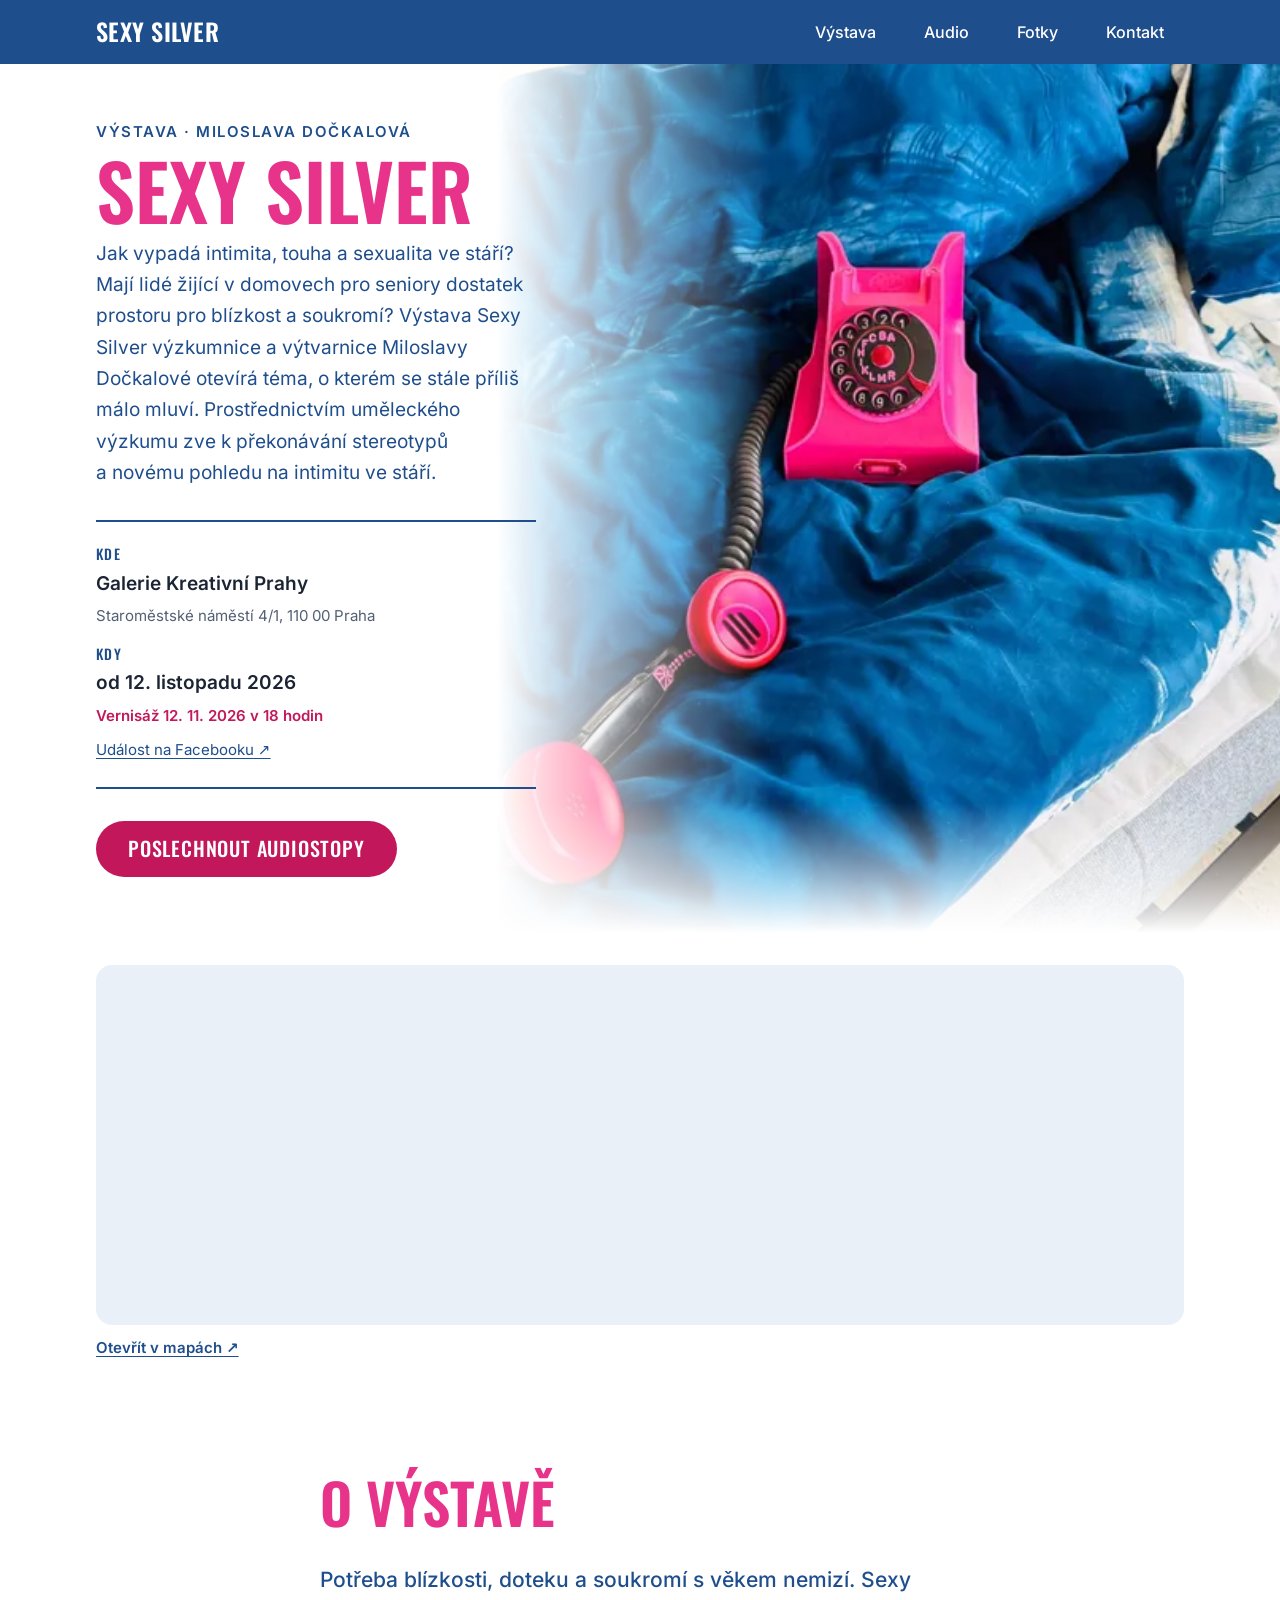
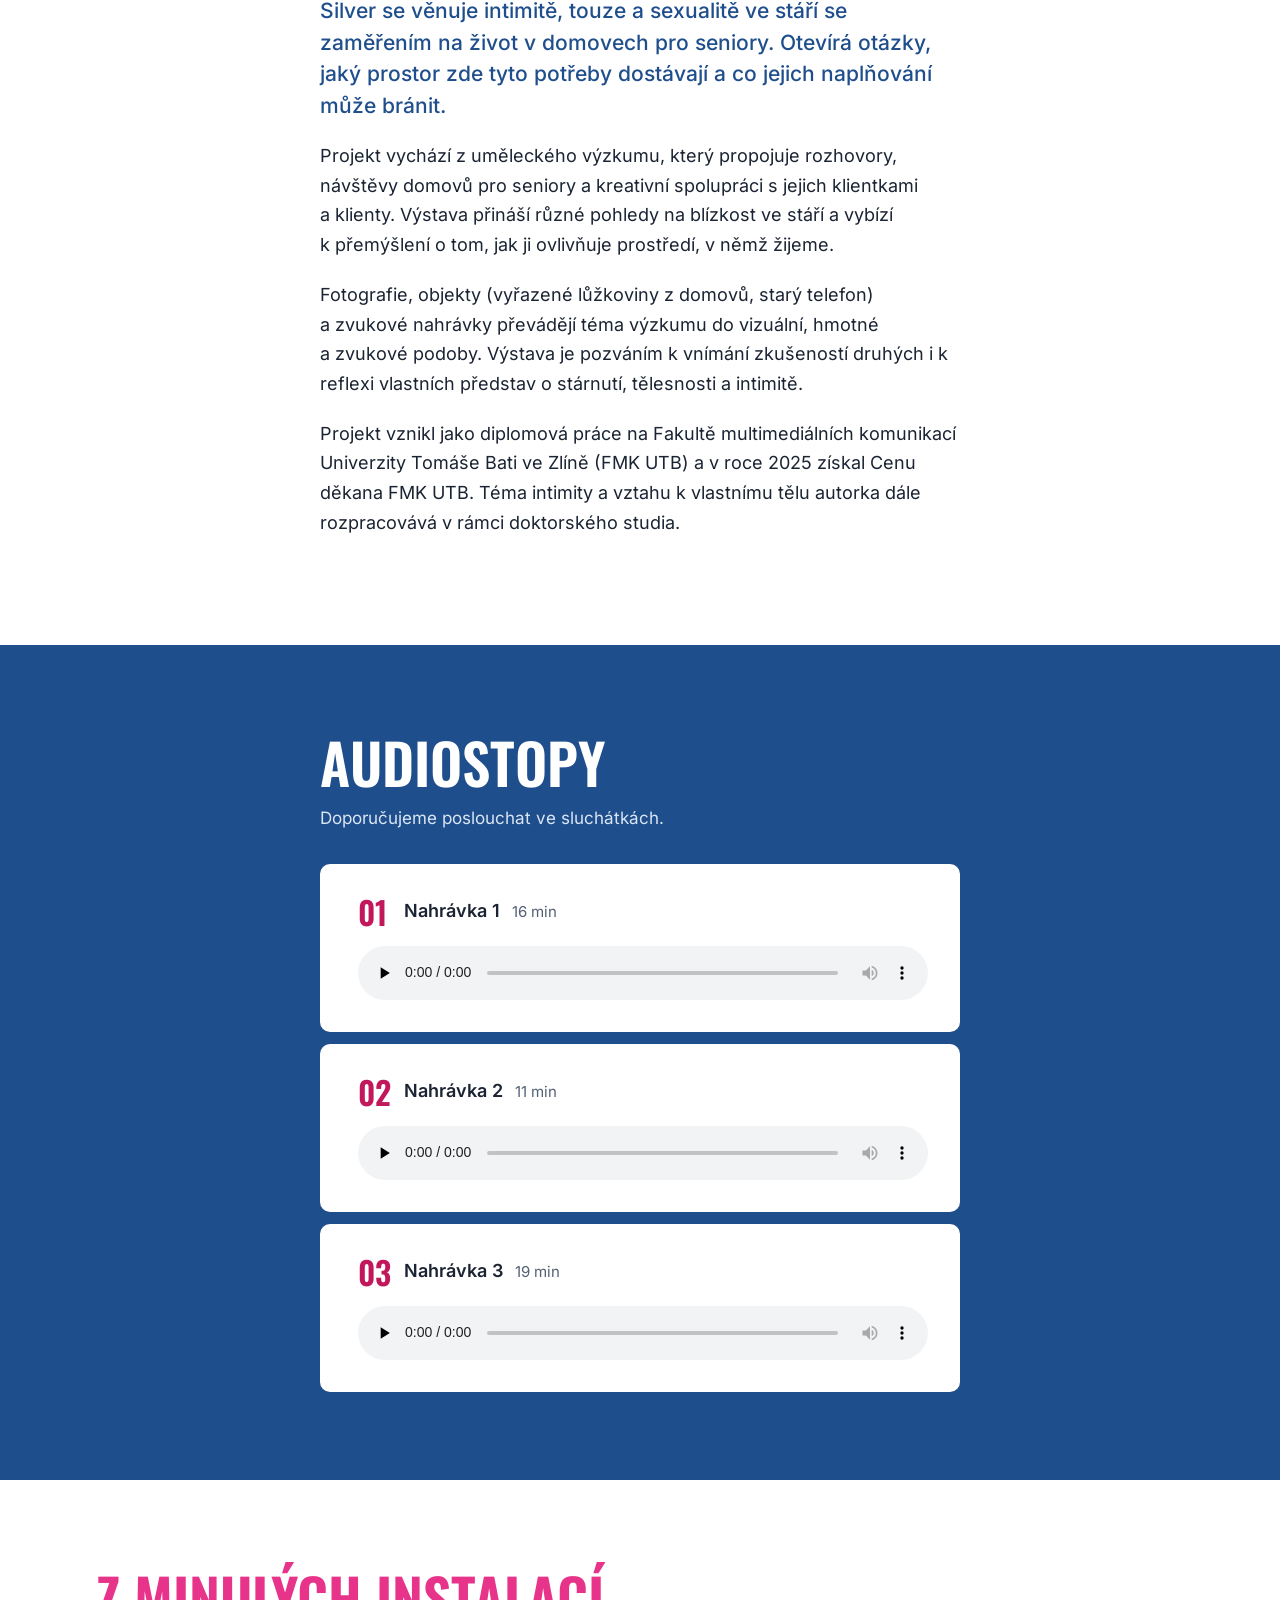
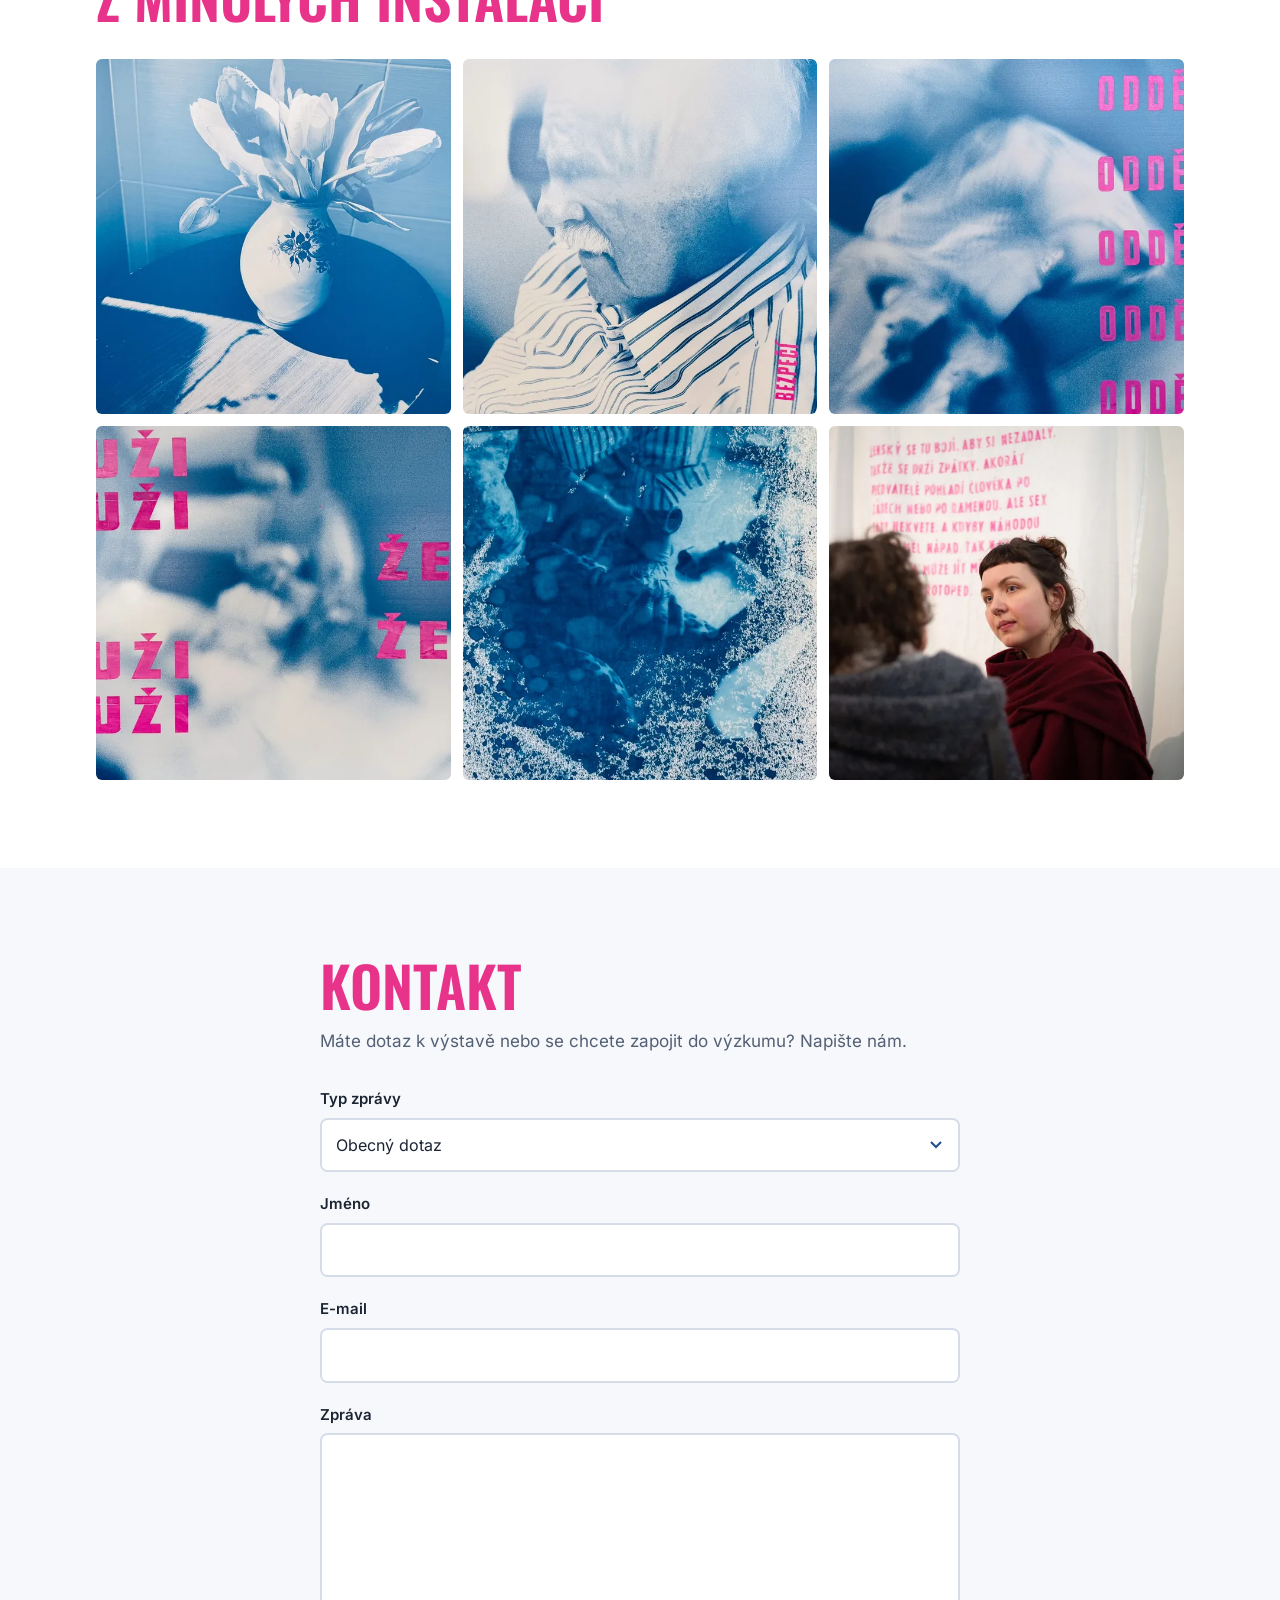
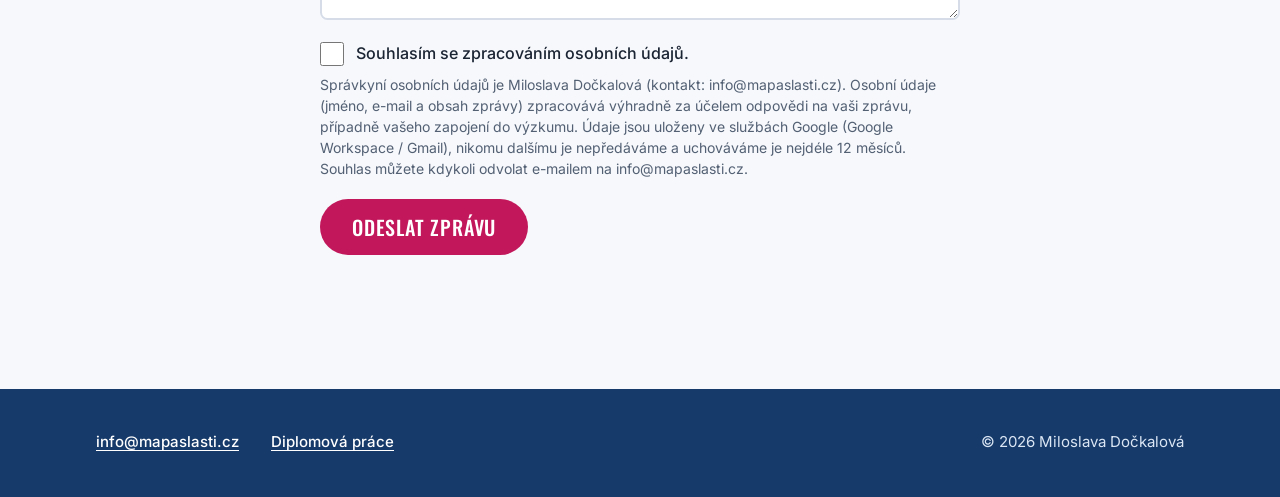
==== commit 0940e058: "Audio: preload=none, pevné délky nahrávek v CONFIGu, verze ?v=2 Co-Authored-By: Claude Opus 5.5 <nor" ====
--- a/index.html
+++ b/index.html
@@ -32,8 +32,8 @@
   <!-- Fonty hostované lokálně (fonts/, @font-face ve style.css) – žádné Google Fonts -->
   <link rel="preload" href="fonts/oswald-latin.woff2" as="font" type="font/woff2" crossorigin>
 
-  <link rel="stylesheet" href="style.css">
-  <script src="main.js" defer></script>
+  <link rel="stylesheet" href="style.css?v=2">
+  <script src="main.js?v=2" defer></script>
 </head>
 <body>
   <a class="skip-link" href="#obsah">Přeskočit na obsah</a>
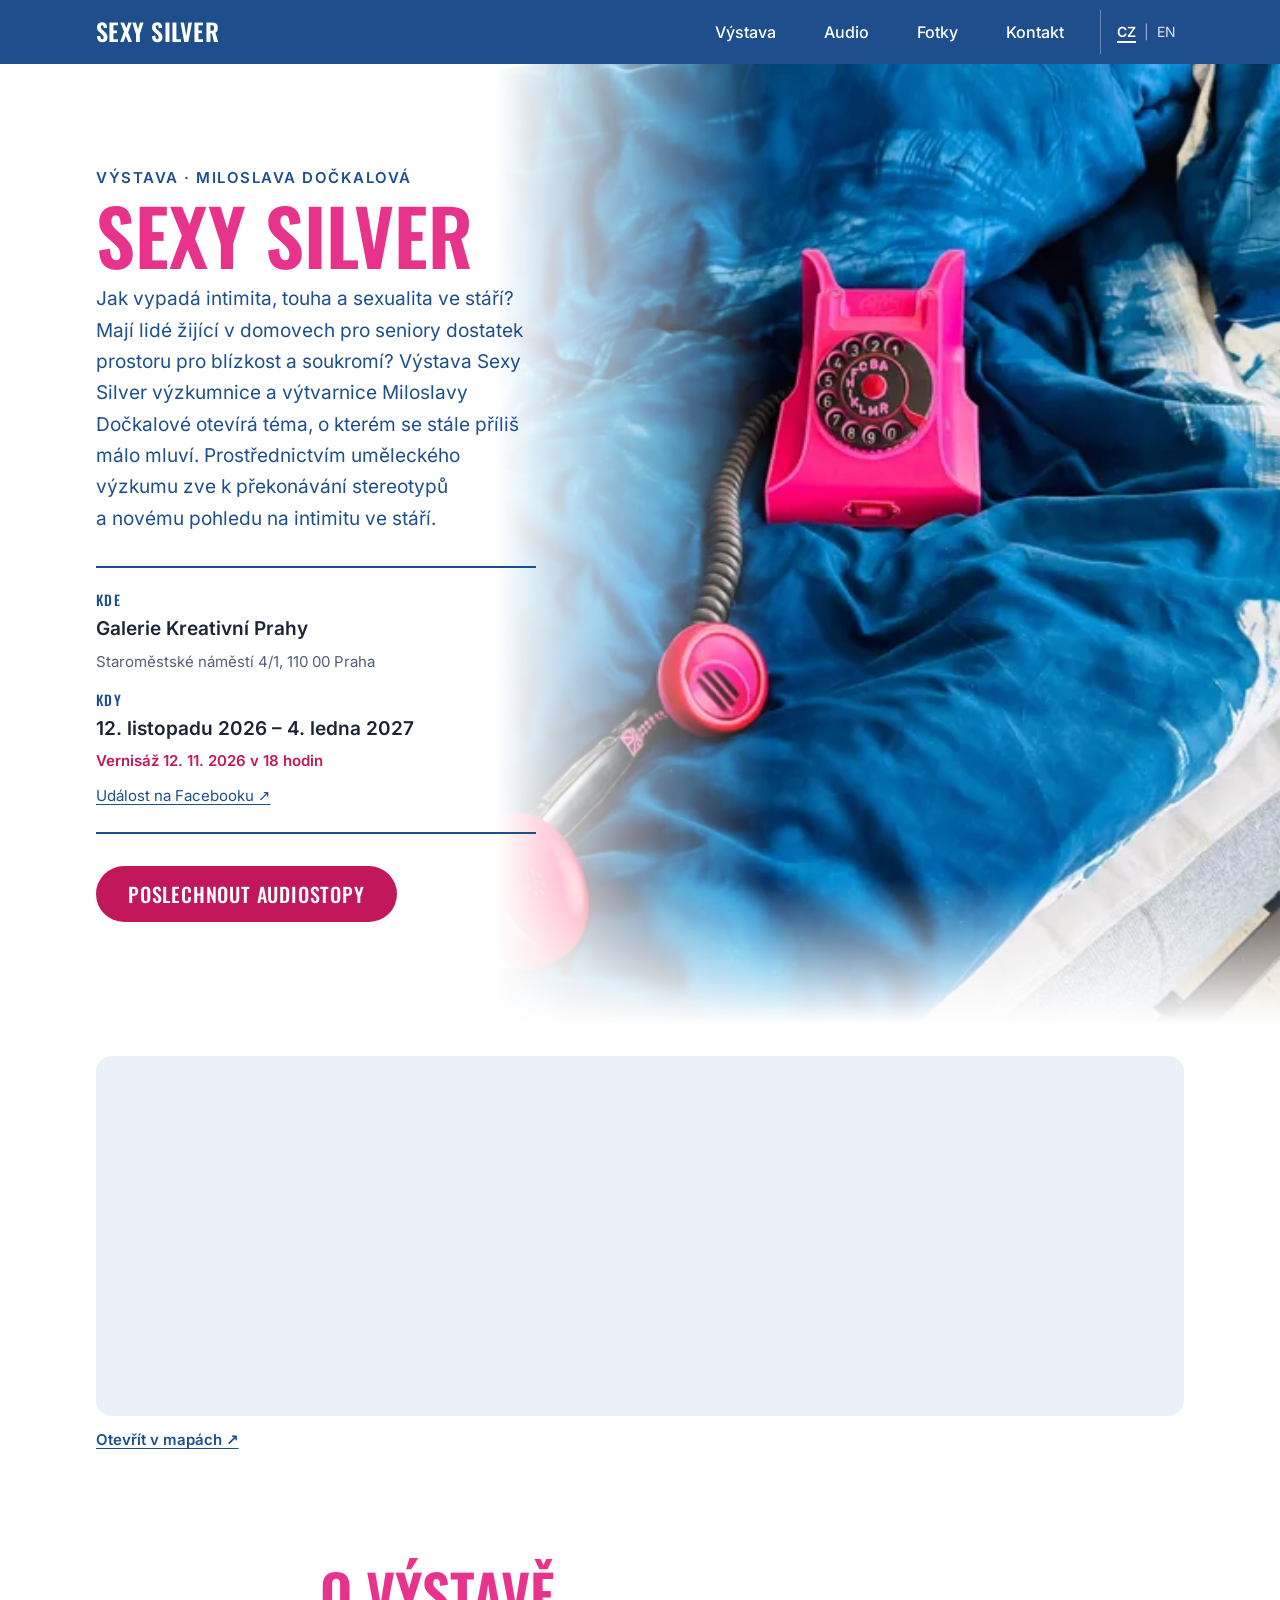
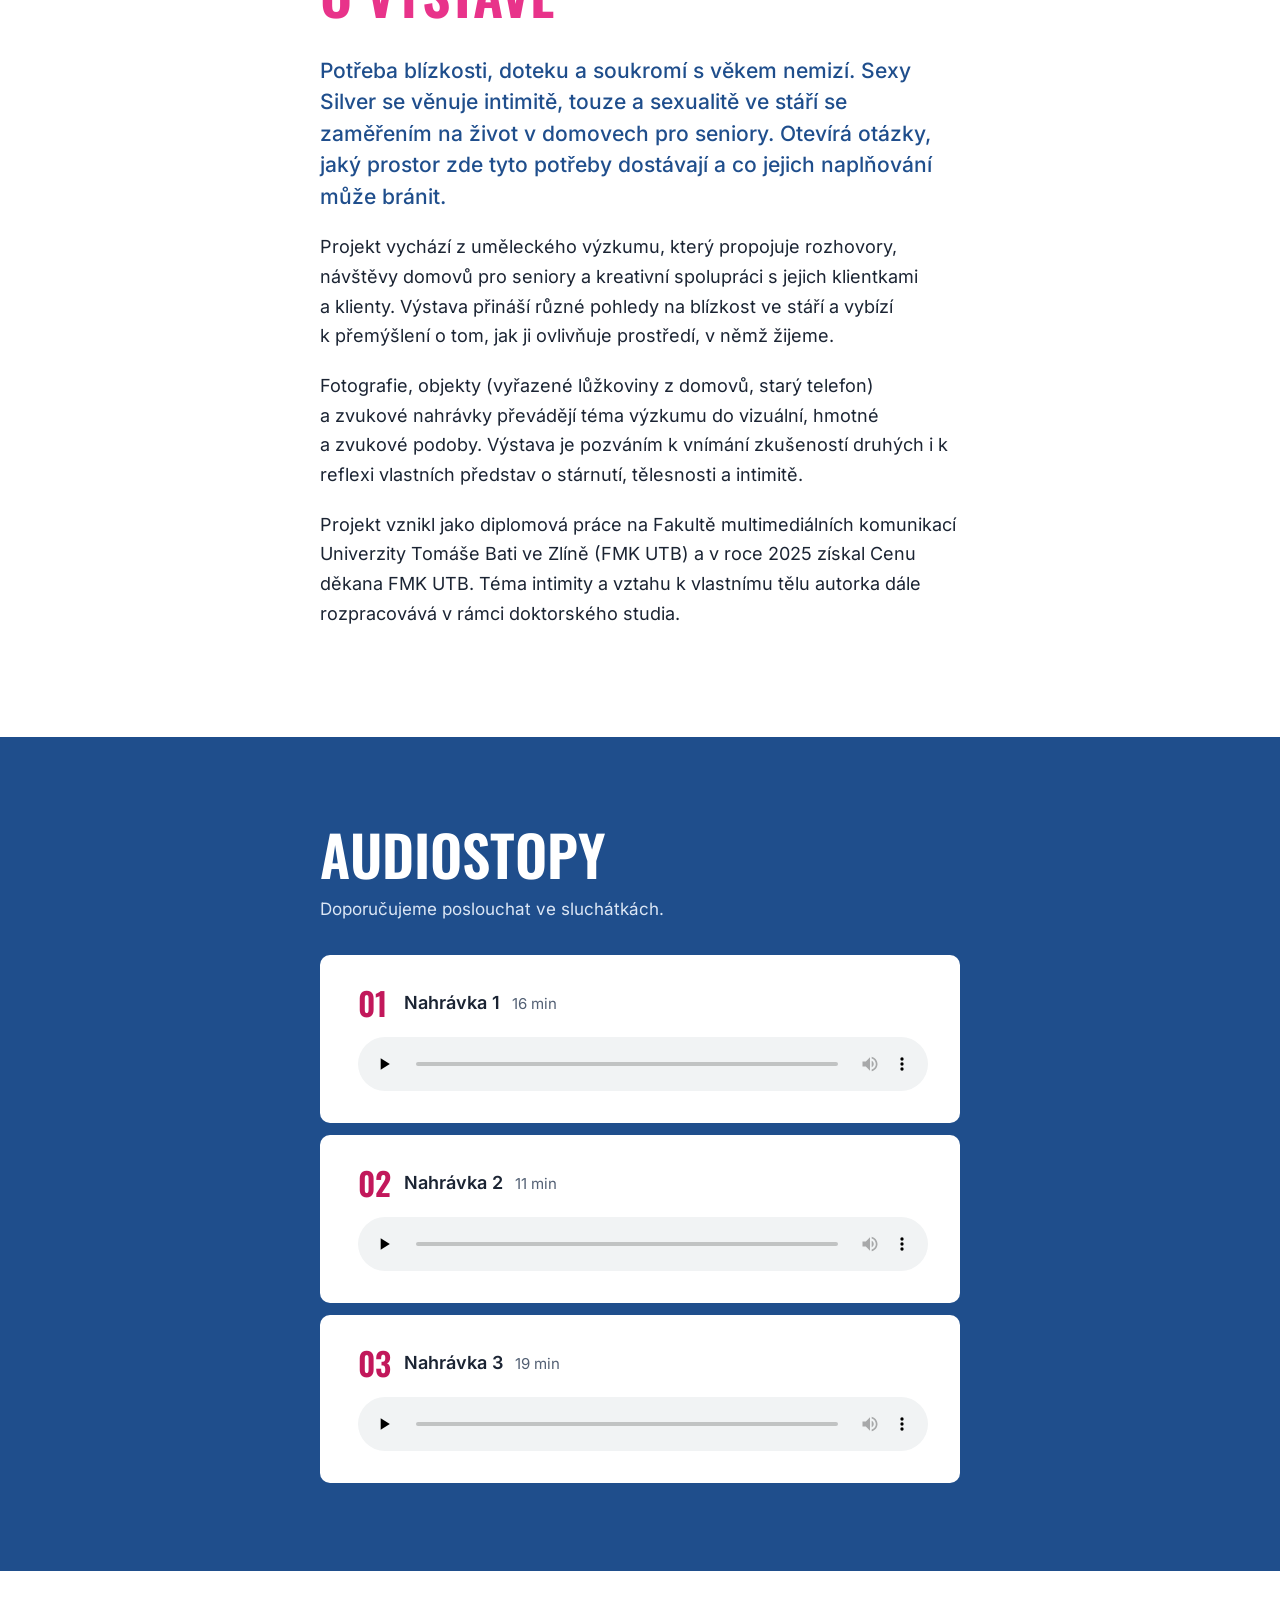
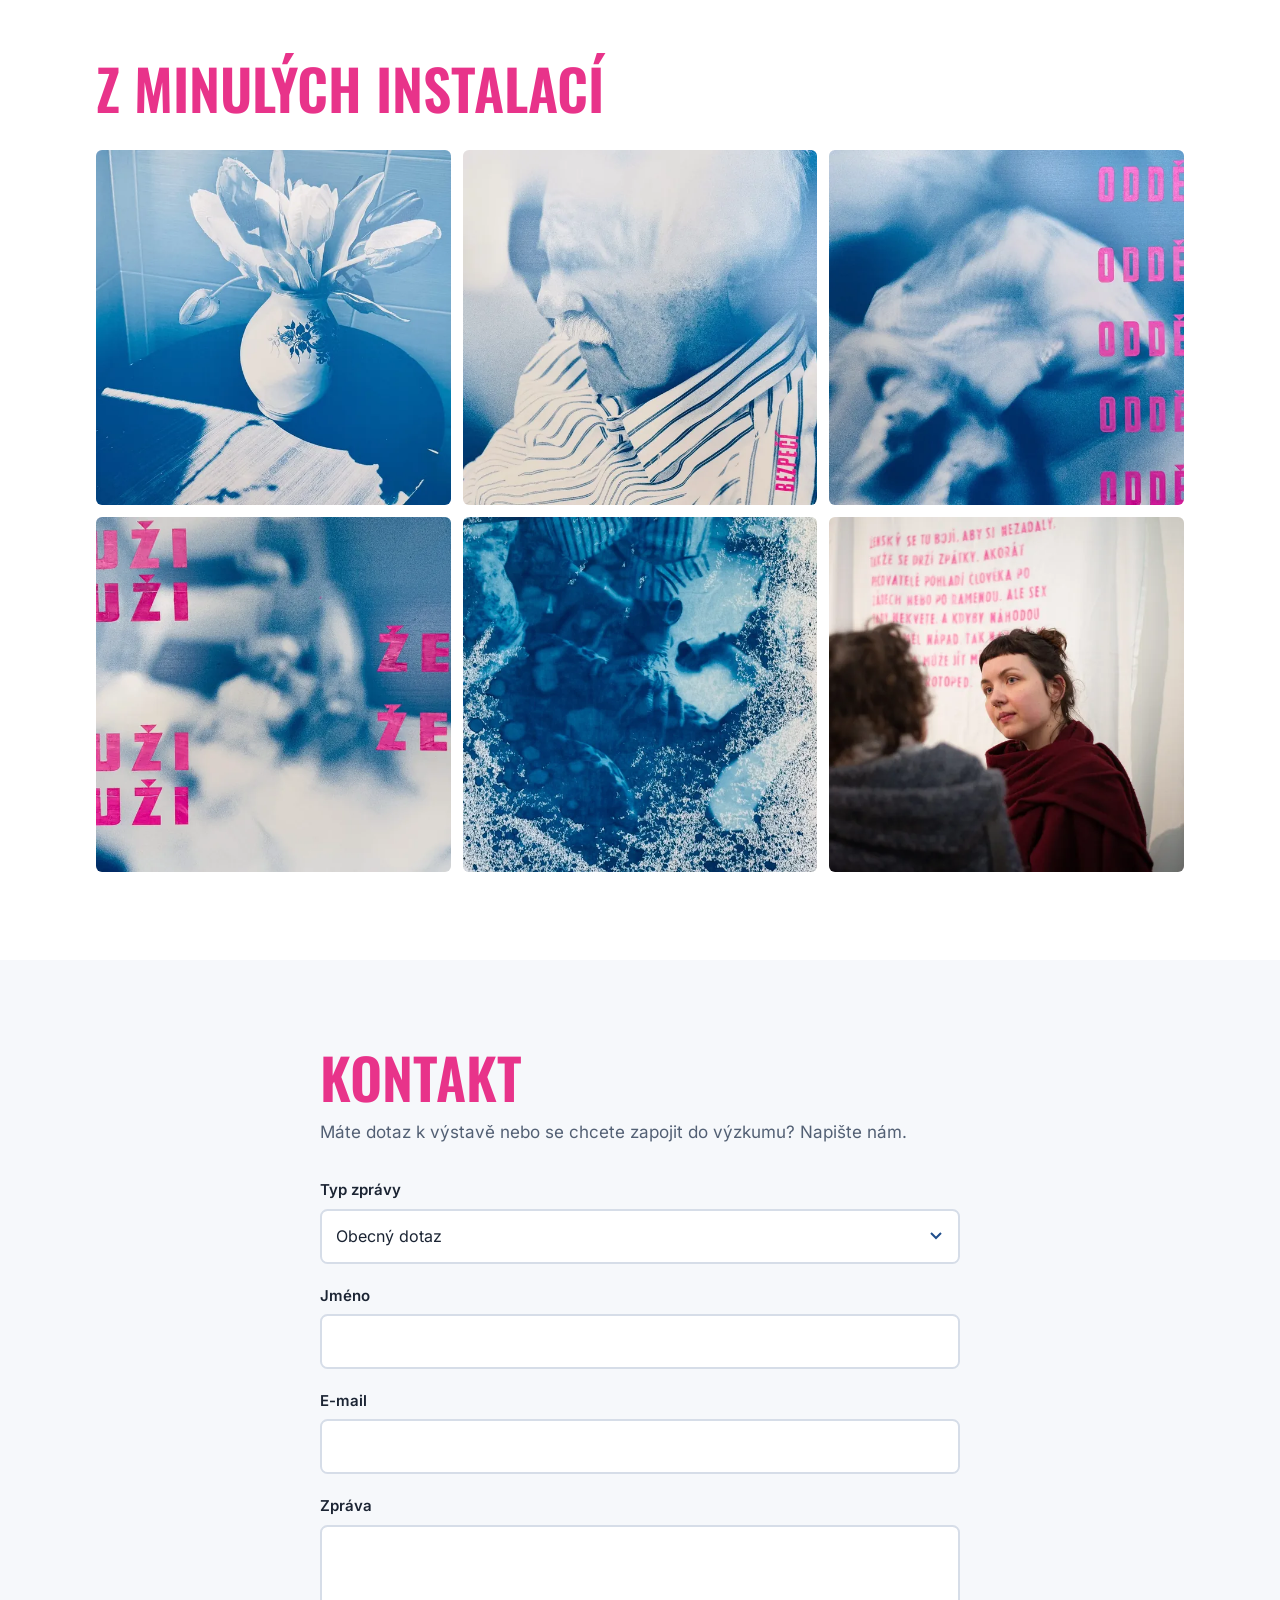
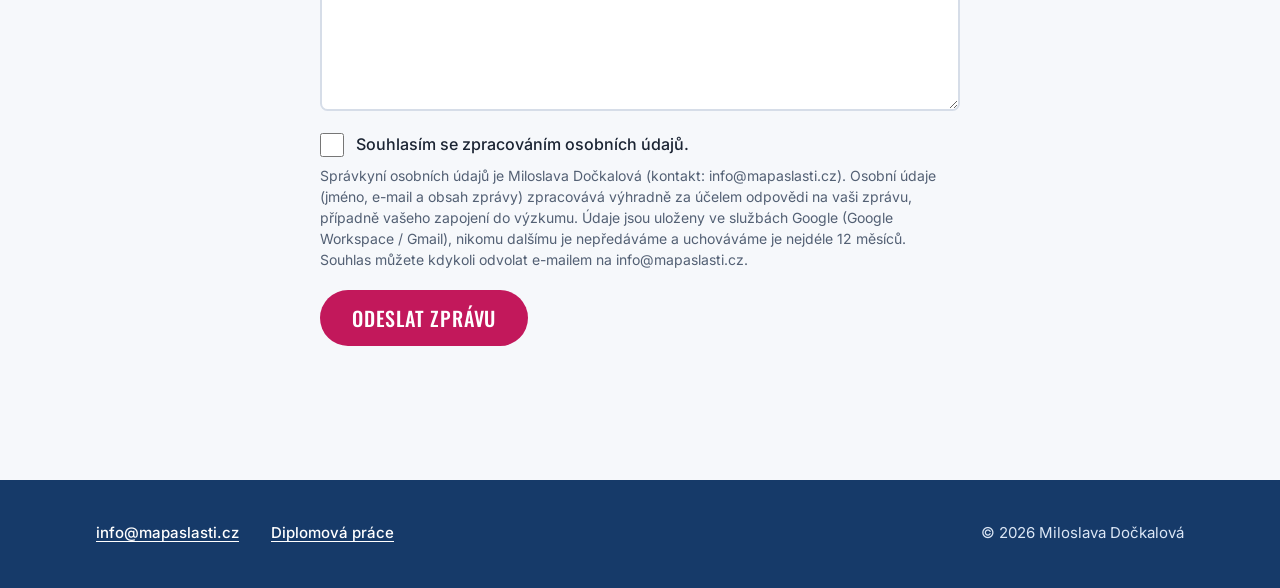
==== commit 39ffc380: "Anglická verze webu na /en/, přepínač CZ | EN, pevná výška hero - en/index.html: anglická verze bez " ====
--- a/index.html
+++ b/index.html
@@ -8,9 +8,16 @@
   <meta name="author" content="Miloslava Dočkalová">
   <meta name="theme-color" content="#1f4e8c"> <!-- = --color-blue (navigace) -->
 
+  <!-- Jazykové verze: česká (tato) a anglická /en/ -->
+  <link rel="canonical" href="https://mapaslasti.cz/">
+  <link rel="alternate" hreflang="cs" href="https://mapaslasti.cz/">
+  <link rel="alternate" hreflang="en" href="https://mapaslasti.cz/en/">
+  <link rel="alternate" hreflang="x-default" href="https://mapaslasti.cz/">
+
   <!-- Open Graph -->
   <meta property="og:type" content="website">
   <meta property="og:locale" content="cs_CZ">
+  <meta property="og:locale:alternate" content="en_GB">
   <meta property="og:site_name" content="Sexy Silver">
   <meta property="og:title" content="Sexy Silver – výstava | Miloslava Dočkalová">
   <meta property="og:description" content="Výzkumný a výstavní projekt o intimitě a sexualitě seniorek a seniorů v domovech pro seniory.">
@@ -32,8 +39,8 @@
   <!-- Fonty hostované lokálně (fonts/, @font-face ve style.css) – žádné Google Fonts -->
   <link rel="preload" href="fonts/oswald-latin.woff2" as="font" type="font/woff2" crossorigin>
 
-  <link rel="stylesheet" href="style.css?v=2">
-  <script src="main.js?v=2" defer></script>
+  <link rel="stylesheet" href="style.css?v=4">
+  <script src="main.js?v=3" defer></script>
 </head>
 <body>
   <a class="skip-link" href="#obsah">Přeskočit na obsah</a>
@@ -48,6 +55,9 @@
           <li><a href="#fotky">Fotky</a></li>
           <li><a href="#kontakt">Kontakt</a></li>
         </ul>
+      </nav>
+      <nav class="lang-switch" aria-label="Jazyk">
+        <a href="https://mapaslasti.cz/" hreflang="cs" lang="cs" aria-current="page">CZ</a><span aria-hidden="true">|</span><a href="https://mapaslasti.cz/en/" hreflang="en" lang="en">EN</a>
       </nav>
     </div>
   </header>
--- a/style.css
+++ b/style.css
@@ -78,7 +78,7 @@
   --gutter: 1rem;
   --radius: 0.625rem;
   --tap: 3rem;                    /* min. výška klikatelných prvků (48 px) */
-  --header-h: 3.5rem;
+  --header-h: 5.5rem;              /* mobil: dva řádky (značka + jazyk / odkazy) */
 }
 
 /* --- Základ --------------------------------------------------------------- */
@@ -200,6 +200,35 @@
 }
 .nav a:hover { background: rgb(255 255 255 / 0.15); color: #fff; }
 .site-header :focus-visible { outline-color: #fff; }
+
+/* Přepínač jazyků CZ | EN – aktivní jazyk tučný a podtržený.
+   Mobil: hlavička na dva řádky (značka + jazyk / odkazy), od 40em v jednom řádku. */
+.site-header__inner { flex-wrap: wrap; column-gap: var(--space-xs); row-gap: 0; }
+.brand { flex: 1 1 auto; }
+.site-header__inner > nav:not(.lang-switch) { order: 3; flex: 1 1 100%; }
+.site-header__inner > nav:not(.lang-switch) .nav { justify-content: space-between; margin-inline: -0.5rem; }
+
+.lang-switch { display: flex; align-items: center; order: 2; }
+.lang-switch span { opacity: 0.6; font-size: 0.875rem; }
+.lang-switch a {
+  display: inline-flex;
+  align-items: center;
+  min-height: 2.75rem;
+  padding: 0 0.5rem;
+  color: #fff;
+  font-size: 0.875rem;
+  font-weight: 400;
+  text-decoration: none;
+  opacity: 0.85;
+}
+.lang-switch a:hover { color: #fff; opacity: 1; text-decoration: underline; }
+.lang-switch a[aria-current="page"] {
+  font-weight: 700;
+  opacity: 1;
+  text-decoration: underline;
+  text-underline-offset: 0.25em;
+  text-decoration-thickness: 2px;
+}
 
 @media (max-width: 22.5em) {
   .brand { font-size: 1.0625rem; }
@@ -335,6 +364,16 @@
 }
 
 .prose p { font-size: 1.125rem; }
+
+/* EN verze: poznámka, že nahrávky jsou jen česky */
+.audio-note {
+  margin: var(--space-l) 0 0;
+  padding: var(--space-m);
+  border-left: 4px solid var(--color-pink-strong);
+  background: var(--color-blue-tint);
+  border-radius: 0 var(--radius) var(--radius) 0;
+}
+.audio-note a { font-weight: 600; white-space: nowrap; }
 .prose p:first-child {
   font-size: 1.3125rem;
   line-height: 1.5;
@@ -681,6 +720,10 @@
   .brand { font-size: 1.5rem; }
   .nav { gap: var(--space-xs); }
   .nav a { padding: 0 var(--space-m); font-size: 1rem; }
+  .site-header__inner { flex-wrap: nowrap; }
+  .site-header__inner > nav:not(.lang-switch) { order: 0; flex: 0 1 auto; }
+  .site-header__inner > nav:not(.lang-switch) .nav { margin-inline: 0; }
+  .lang-switch { order: 0; margin-left: var(--space-xs); padding-left: var(--space-xs); border-left: 1px solid rgb(255 255 255 / 0.35); }
 
   .hero__meta { grid-template-columns: 1fr 1fr; }
 
@@ -713,10 +756,15 @@
     /* o kolik smí fotka podjet pod text – tam je maska ještě téměř průhledná */
     --hero-overlap: 40px;
 
+    /* Výška nezávislá na délce textu, aby byl ořez fotky v CZ i EN stejný.
+       960px pojme nejdelší text (EN, cca 910 px i s odsazením) s rezervou;
+       při delších textech je potřeba hodnotu zvýšit. Text je vertikálně vycentrovaný. */
+    --hero-min-h: 960px;
+
     display: flex;
     align-items: center;
-    min-height: 85vh;
-    min-height: 85svh;
+    min-height: max(85vh, var(--hero-min-h));
+    min-height: max(85svh, var(--hero-min-h));
     padding-block: var(--space-xl);
   }
 
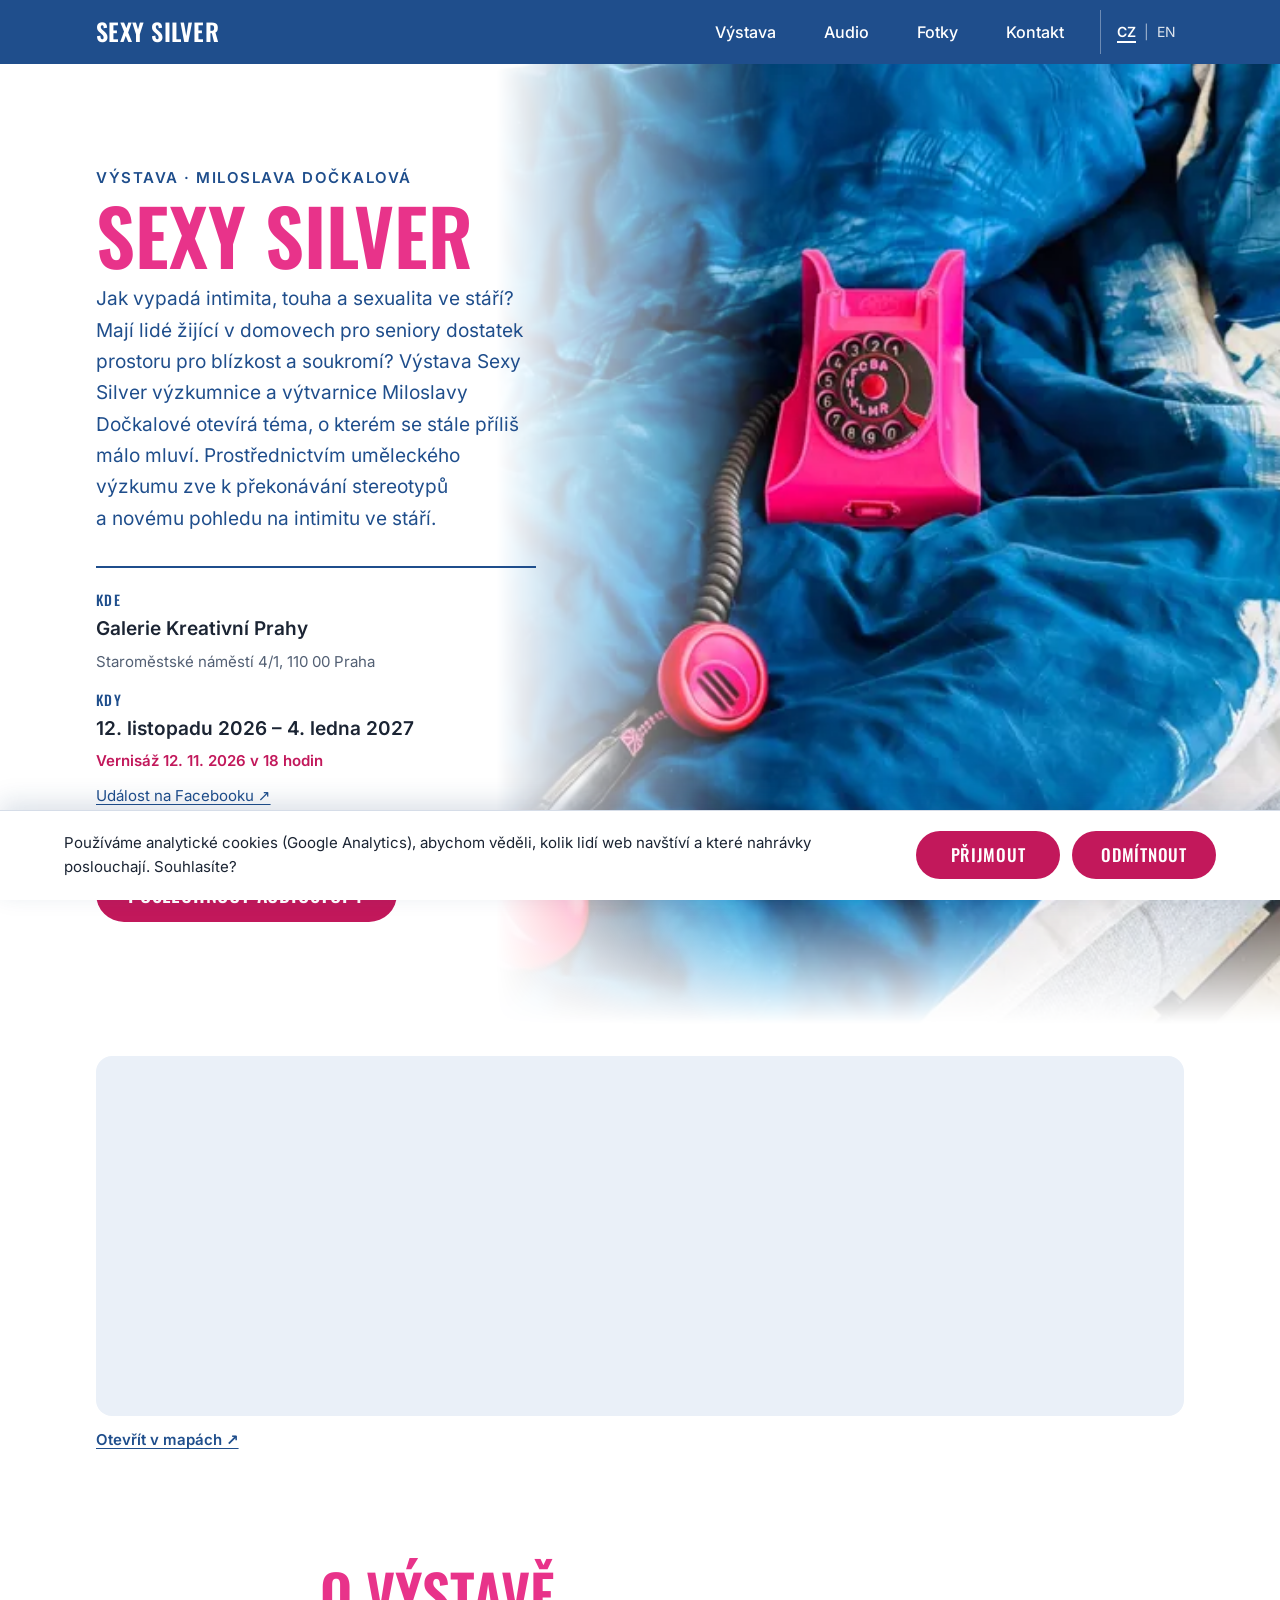
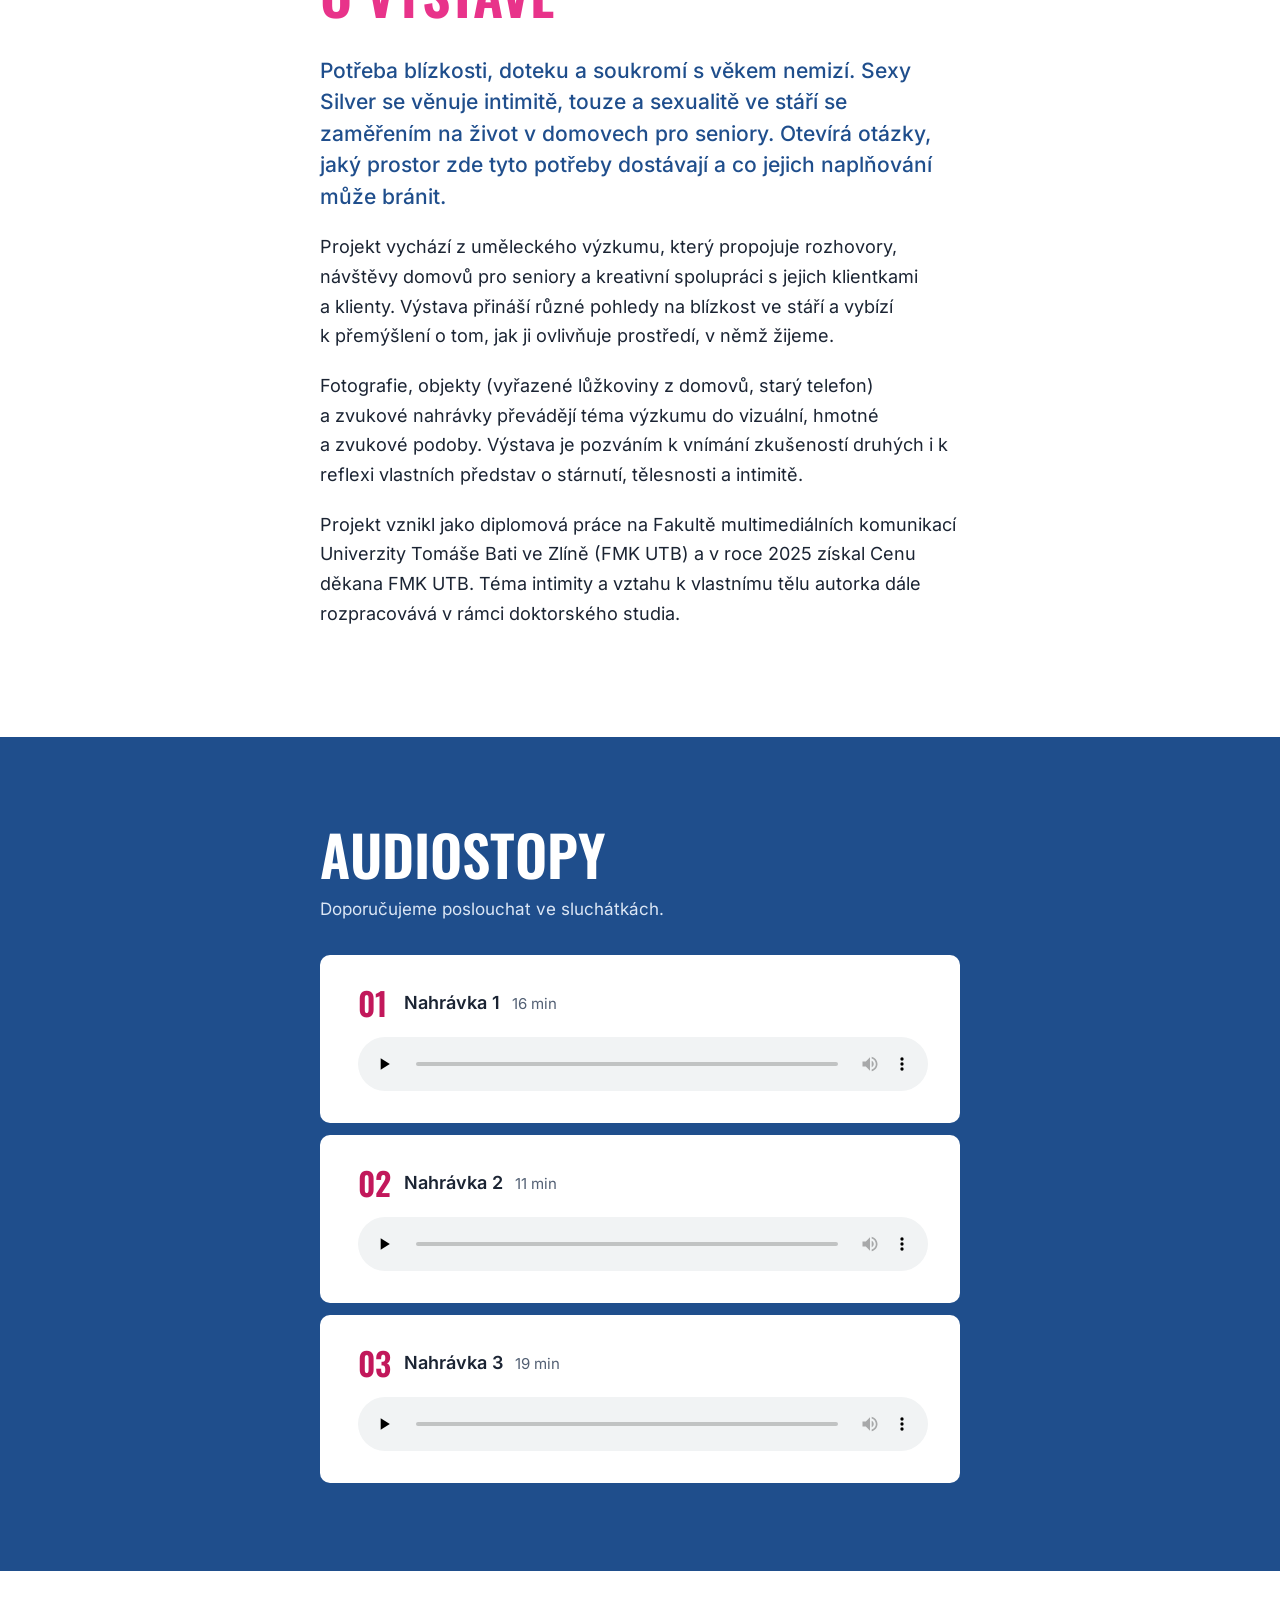
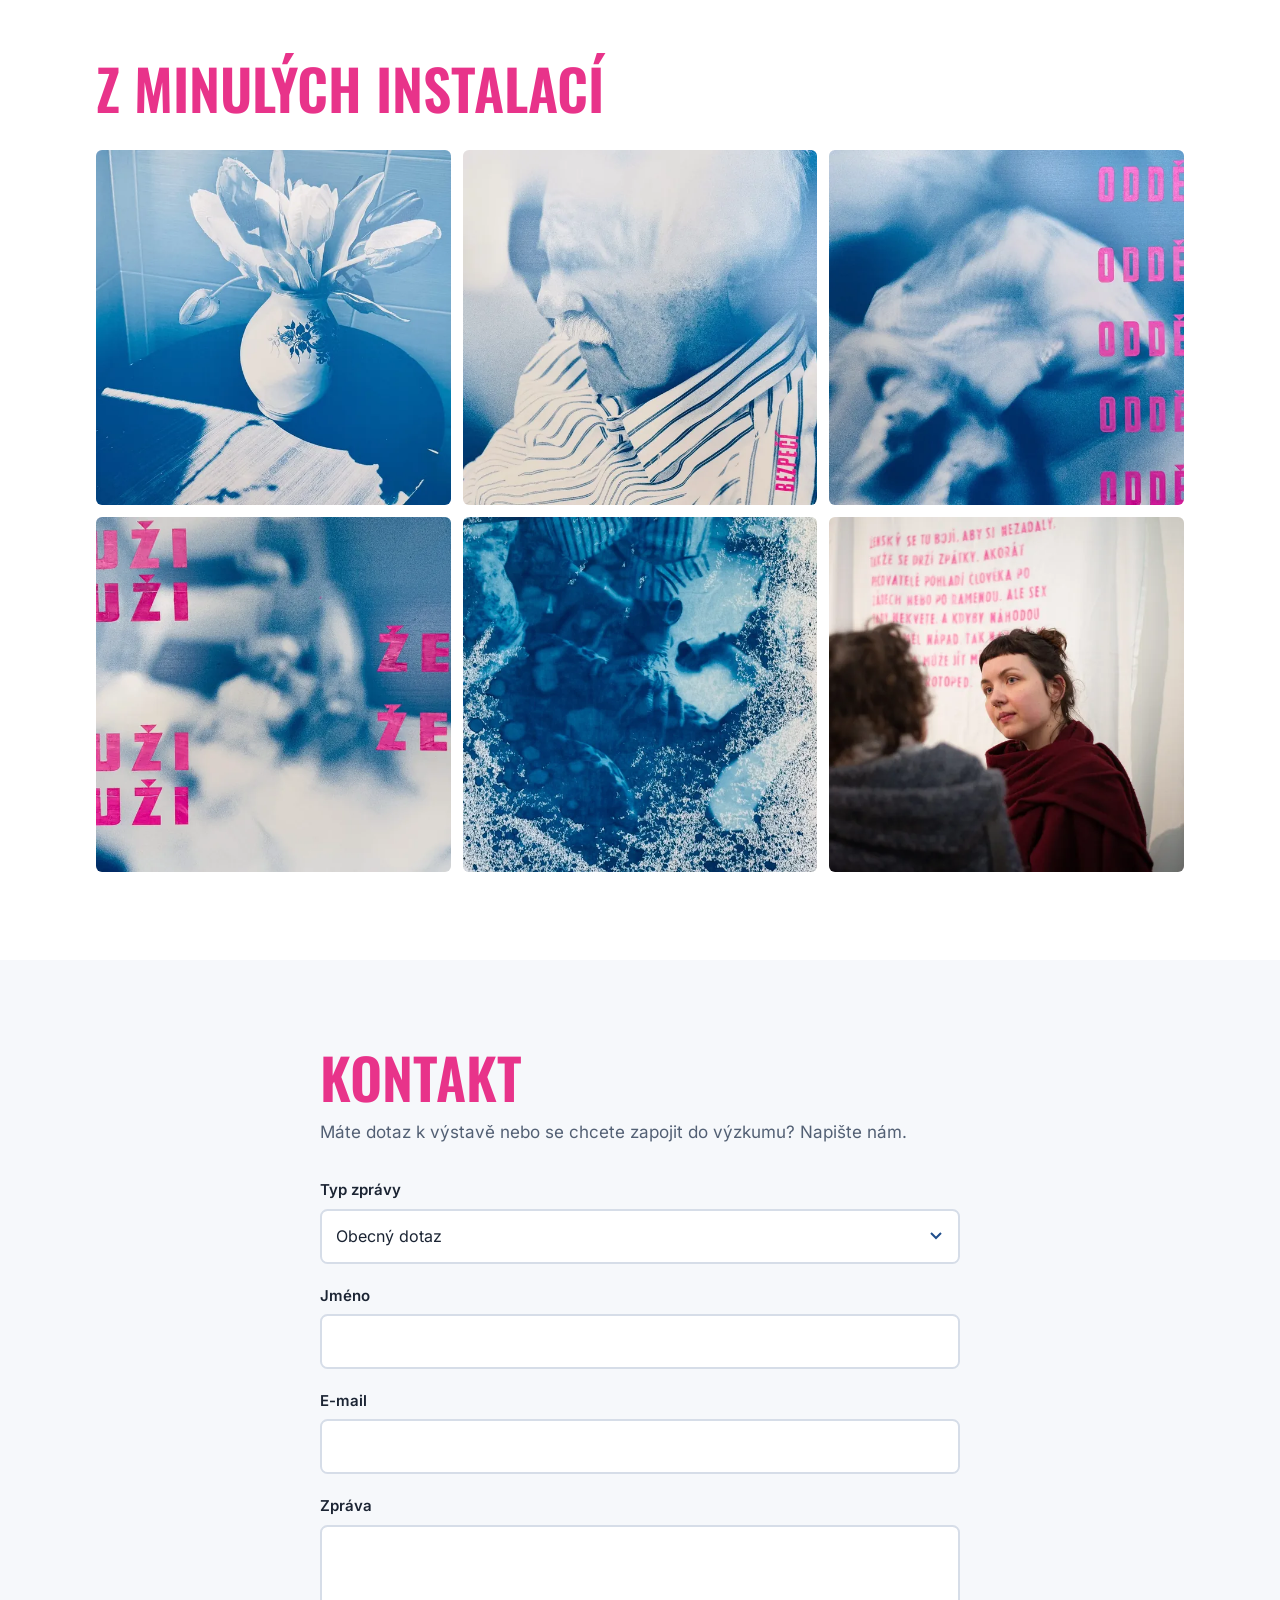
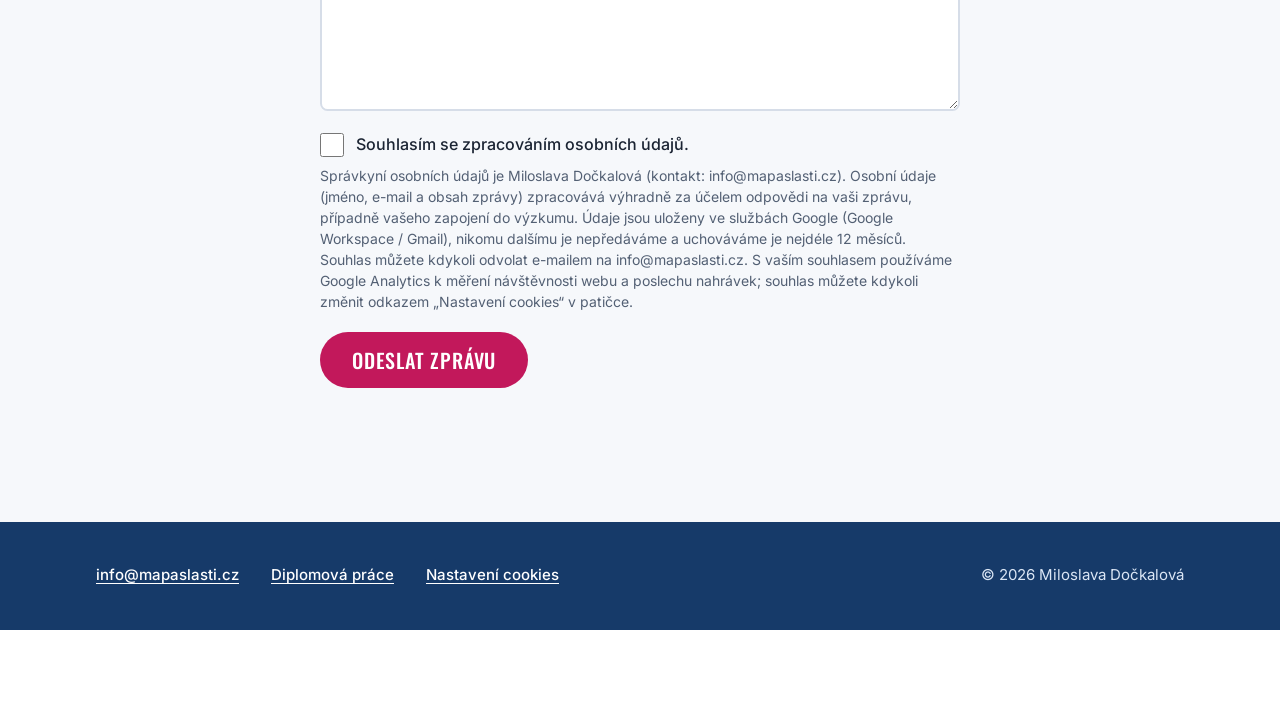
==== commit 97e08d70: "GA4 s cookie lištou (Consent Mode v2) a měřením poslechu nahrávek - gtag.js se načte až po souhlasu," ====
--- a/index.html
+++ b/index.html
@@ -39,8 +39,8 @@
   <!-- Fonty hostované lokálně (fonts/, @font-face ve style.css) – žádné Google Fonts -->
   <link rel="preload" href="fonts/oswald-latin.woff2" as="font" type="font/woff2" crossorigin>
 
-  <link rel="stylesheet" href="style.css?v=4">
-  <script src="main.js?v=3" defer></script>
+  <link rel="stylesheet" href="style.css?v=5">
+  <script src="main.js?v=4" defer></script>
 </head>
 <body>
   <a class="skip-link" href="#obsah">Přeskočit na obsah</a>
--- a/style.css
+++ b/style.css
@@ -712,6 +712,68 @@
 
 .site-footer p { margin: 0; }
 
+/* Tlačítko „Nastavení cookies“ vypadá jako ostatní odkazy v patičce */
+.footer-links__button {
+  display: inline-flex;
+  align-items: center;
+  min-height: 2.75rem;
+  padding: 0;
+  font: inherit;
+  font-weight: 500;
+  color: #fff;
+  text-decoration: underline;
+  text-underline-offset: 0.2em;
+  background: none;
+  border: 0;
+  cursor: pointer;
+}
+.footer-links__button:hover { color: #ffc2de; }
+
+/* --- Cookie lišta --------------------------------------------------------- */
+
+.consent {
+  position: fixed;
+  inset: auto 0 0;
+  z-index: 60;
+  padding: var(--space-m) var(--gutter) max(var(--space-m), env(safe-area-inset-bottom));
+  color: var(--color-text);
+  background: var(--color-bg);
+  border-top: 1px solid var(--color-border);
+  box-shadow: 0 -0.5rem 1.5rem rgb(22 58 105 / 0.15);
+}
+
+.consent__inner {
+  display: grid;
+  gap: var(--space-s);
+  max-width: var(--container);
+  margin-inline: auto;
+}
+
+.consent__text { margin: 0; font-size: var(--fs-small); }
+
+/* Přijmout i Odmítnout jsou stejně výrazné */
+.consent__actions {
+  display: grid;
+  grid-template-columns: 1fr 1fr;
+  gap: var(--space-s);
+}
+
+.consent .consent__button {
+  min-height: var(--tap);
+  padding: 0 var(--space-m);
+  font-size: 1.0625rem;
+}
+
+@media (min-width: 40em) {
+  .consent__inner {
+    grid-template-columns: 1fr auto;
+    align-items: center;
+    gap: var(--space-l);
+  }
+  .consent__actions { grid-template-columns: auto auto; }
+  .consent .consent__button { min-width: 9rem; }
+}
+
 /* --- Větší obrazovky ------------------------------------------------------ */
 
 @media (min-width: 40em) {
